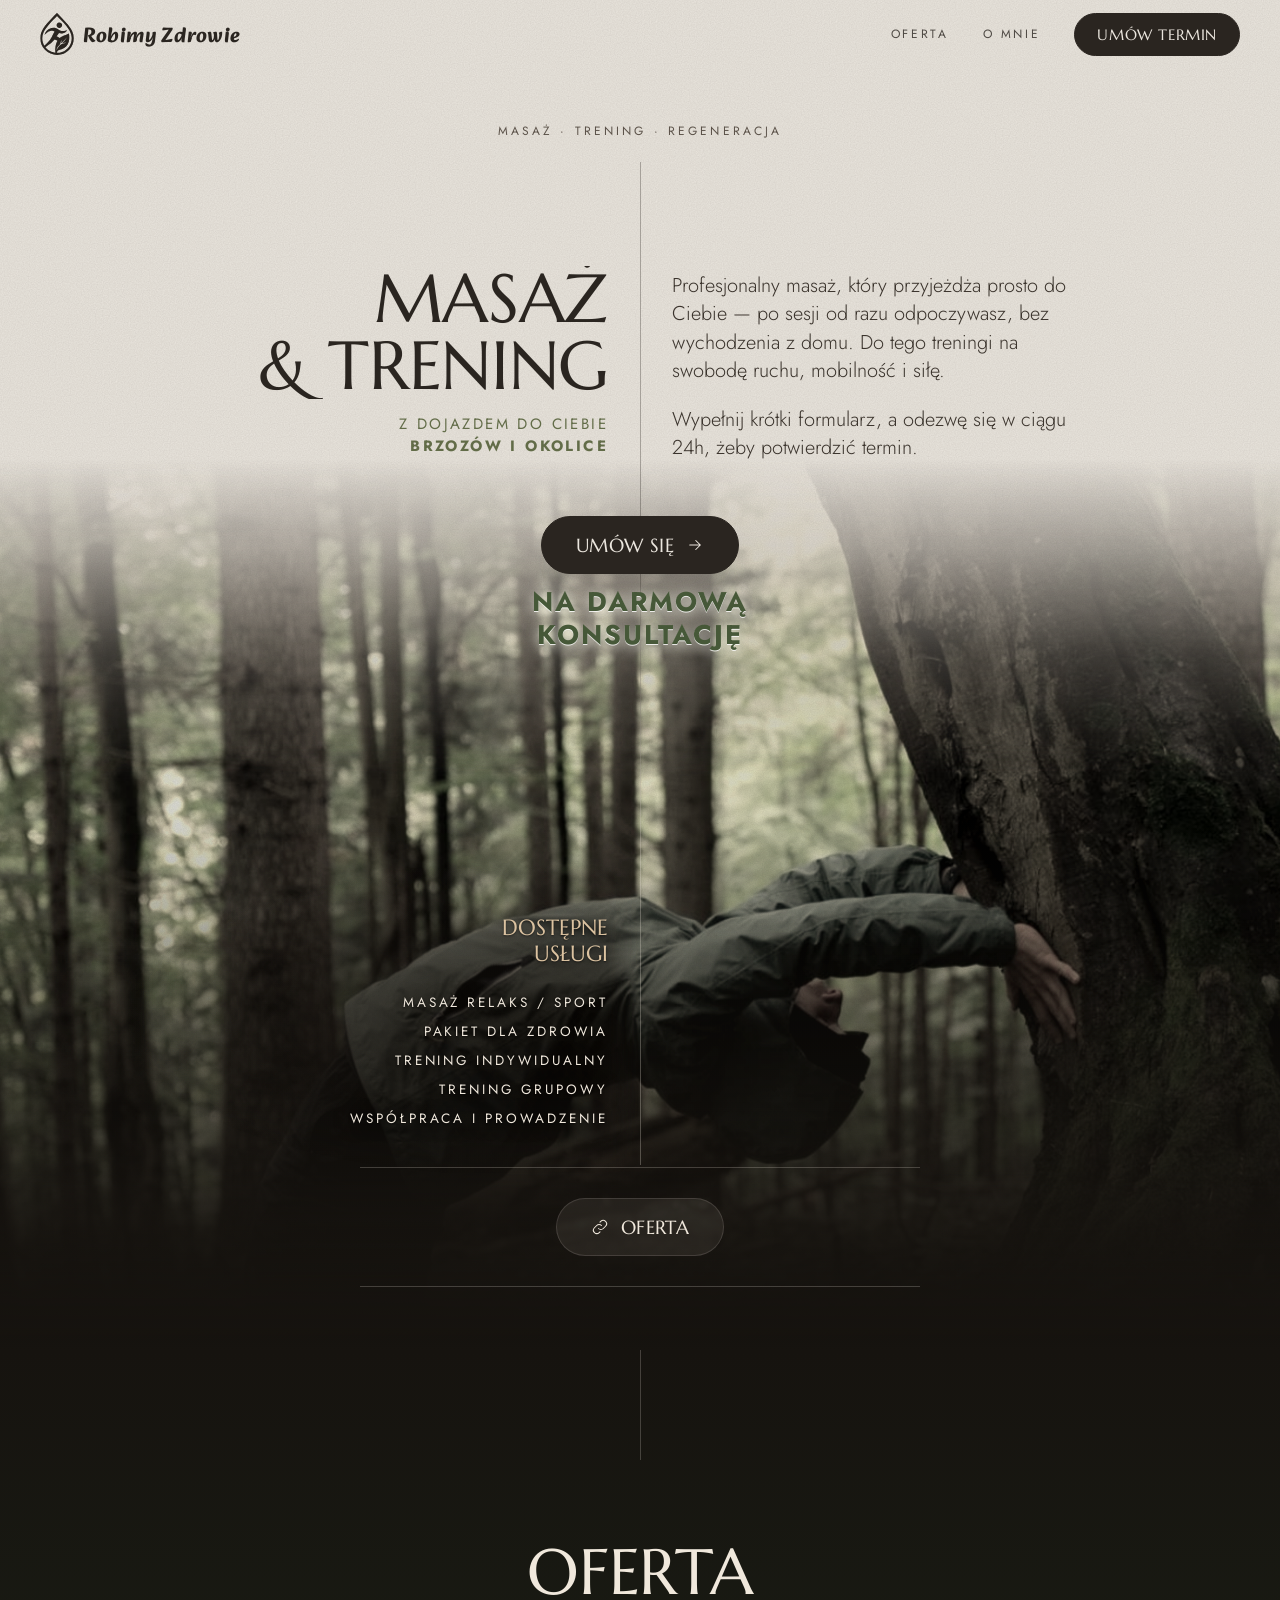
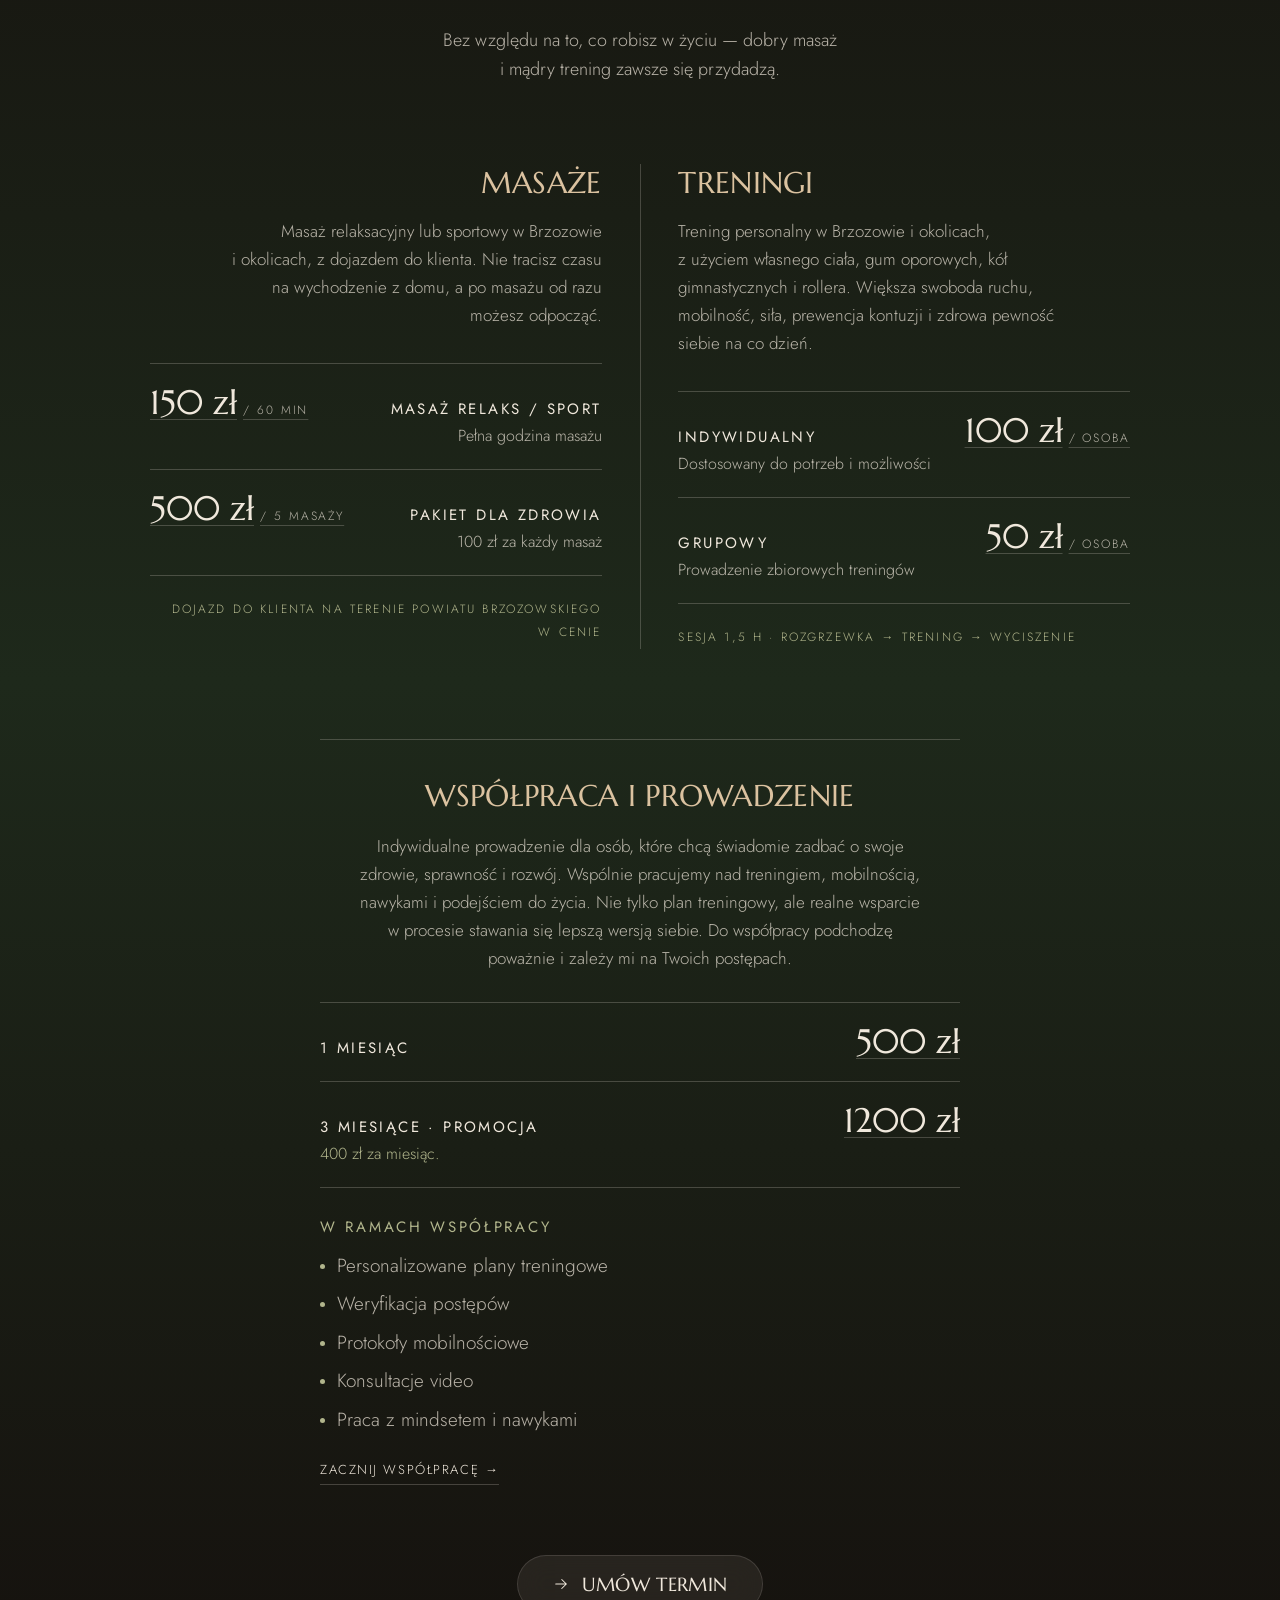
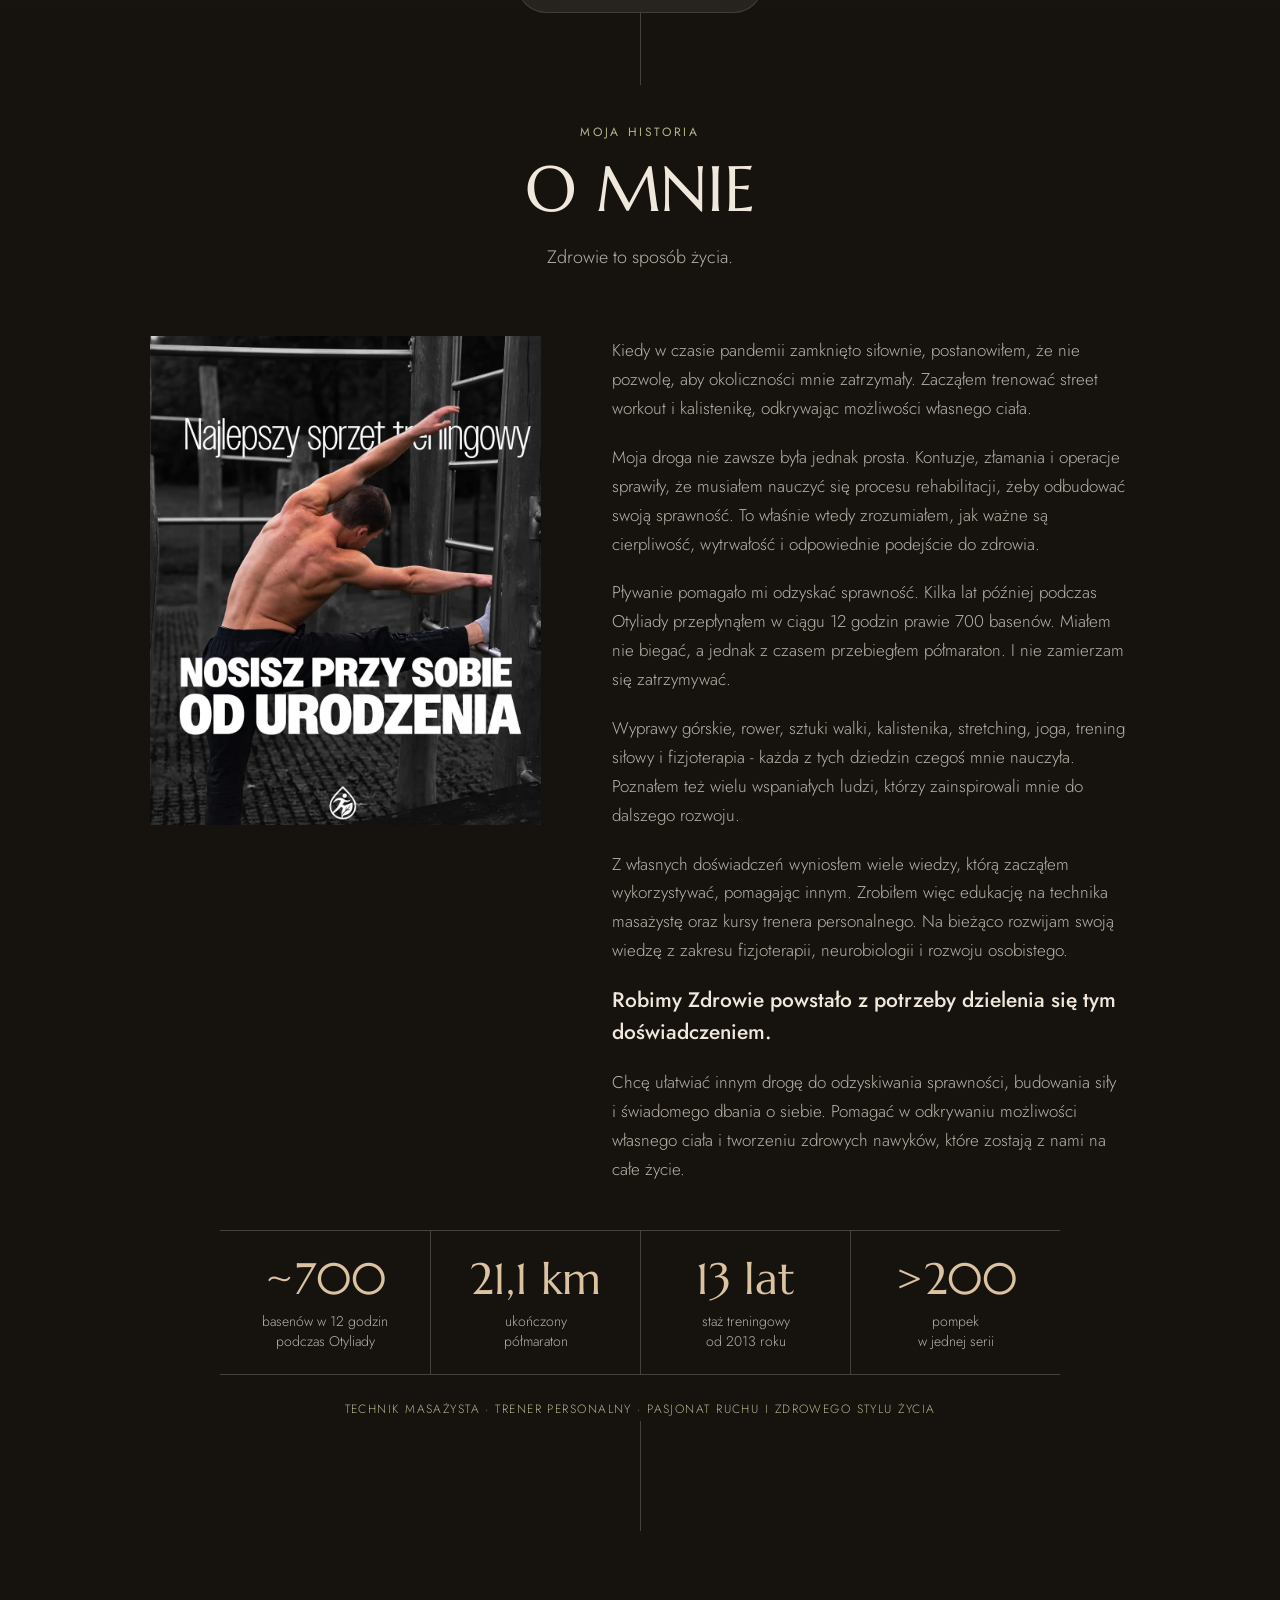
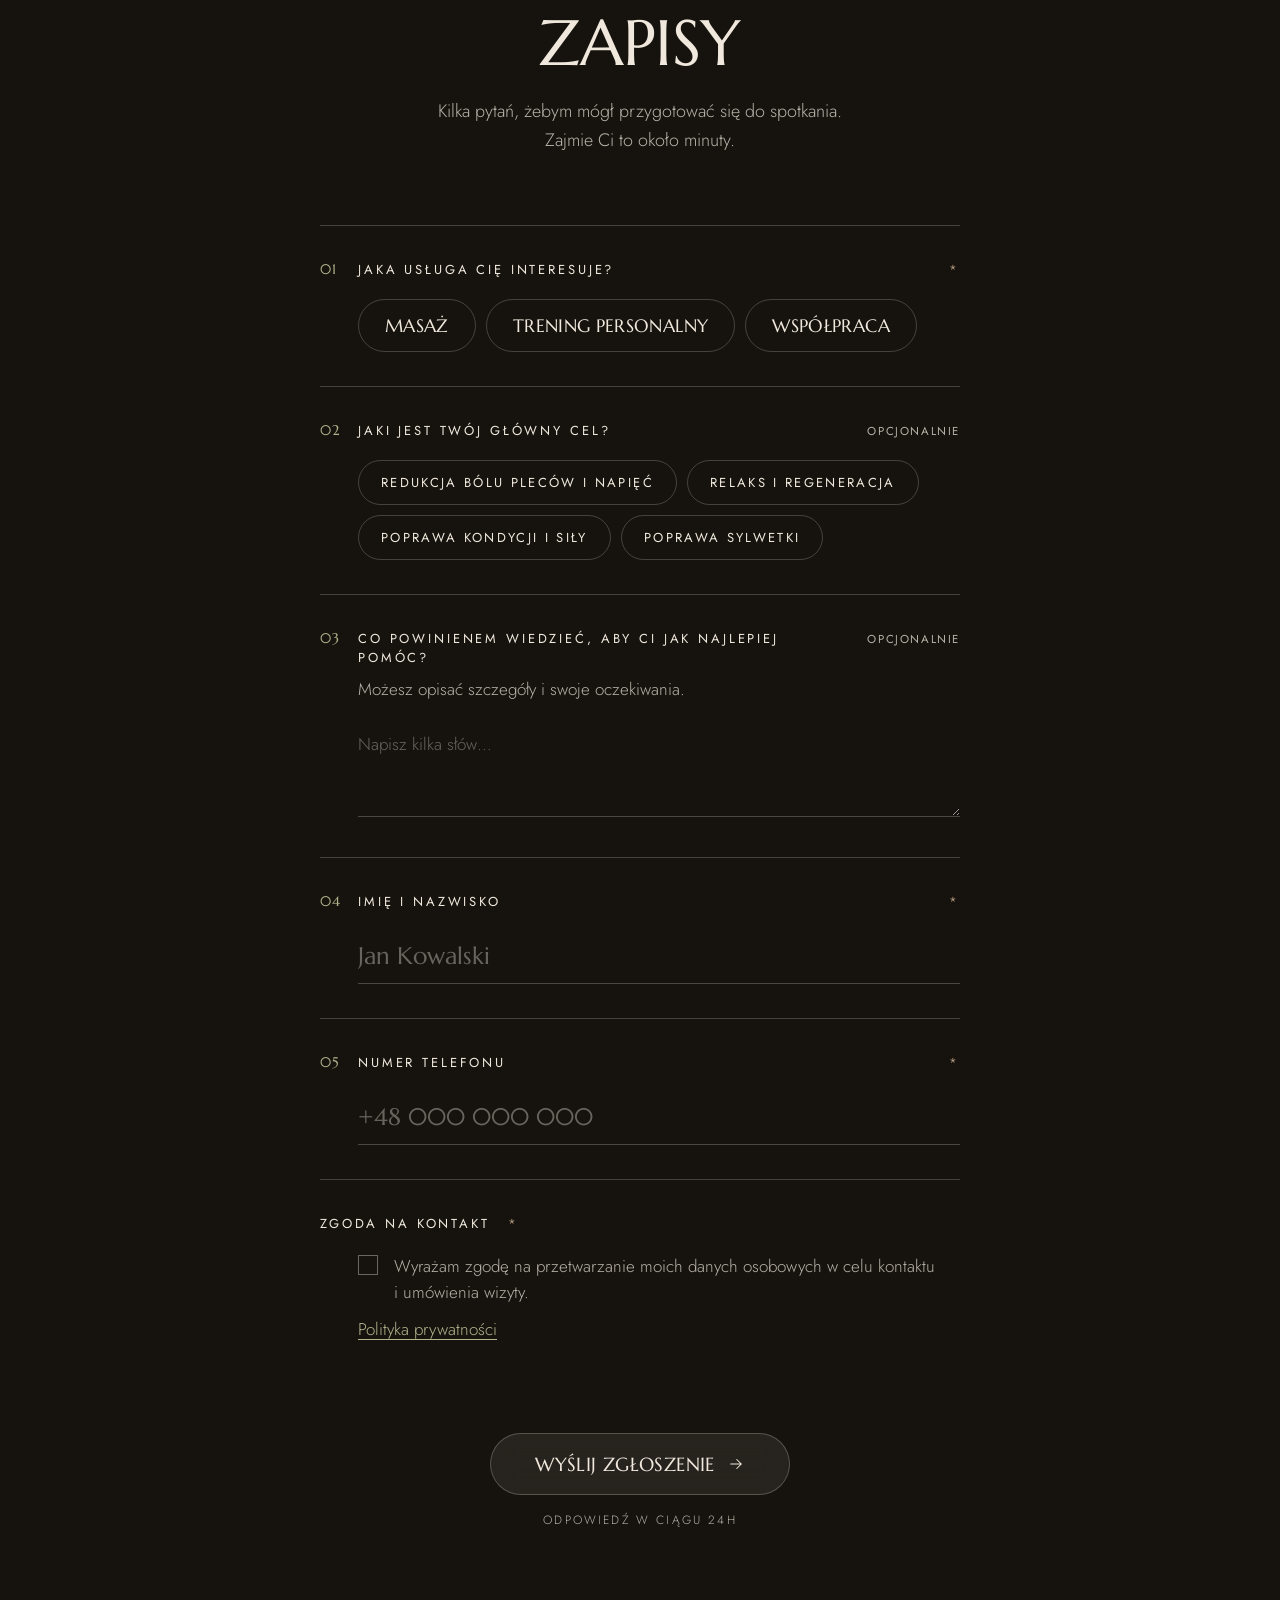
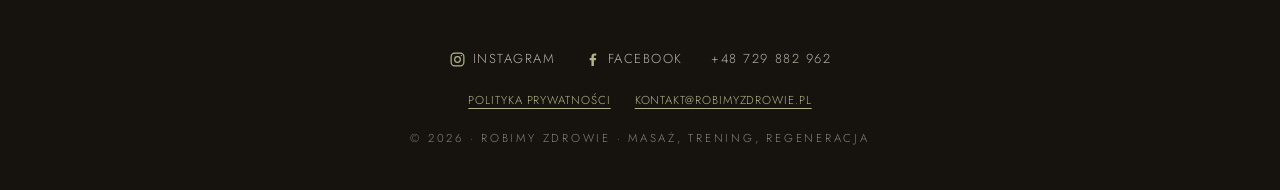
==== index.html @ b339e64c "Restore previous green consultation caption and glow" ====
<!DOCTYPE html>
<html lang="pl">
<head>
<meta charset="UTF-8">
<meta name="viewport" content="width=device-width, initial-scale=1">
<title>Masaż i trening personalny w Brzozowie | Robimy Zdrowie</title>
<meta name="description" content="Masaż z dojazdem w Brzozowie i okolicach, trening personalny oraz indywidualne prowadzenie. Sprawdź ceny i umów termin — odpowiedź w ciągu 24 h.">
<meta name="robots" content="index,follow,max-image-preview:large">
<meta name="theme-color" content="#ebe6de">
<link rel="canonical" href="https://robimyzdrowie.pl/">
<meta property="og:type" content="website">
<meta property="og:locale" content="pl_PL">
<meta property="og:site_name" content="Robimy Zdrowie">
<meta property="og:title" content="Masaż i trening personalny w Brzozowie | Robimy Zdrowie">
<meta property="og:description" content="Masaż z dojazdem w Brzozowie i okolicach, trening personalny oraz indywidualne prowadzenie. Sprawdź ceny i umów termin — odpowiedź w ciągu 24 h.">
<meta property="og:url" content="https://robimyzdrowie.pl/">
<meta property="og:image" content="https://robimyzdrowie.pl/assets/og-logotyp-green-h.png">
<meta property="og:image:type" content="image/png">
<meta property="og:image:width" content="1200">
<meta property="og:image:height" content="630">
<meta property="og:image:alt" content="Logotyp Robimy Zdrowie — masaż, trening, regeneracja.">
<meta name="twitter:card" content="summary_large_image">
<meta name="twitter:image" content="https://robimyzdrowie.pl/assets/og-logotyp-green-h.png">
<meta name="twitter:image:alt" content="Logotyp Robimy Zdrowie — masaż, trening, regeneracja.">
<link rel="icon" type="image/svg+xml" href="/assets/logo.svg">
<link rel="preconnect" href="https://fonts.googleapis.com">
<link rel="preconnect" href="https://fonts.gstatic.com" crossorigin>
<link href="https://fonts.googleapis.com/css2?family=Alkatra:wght@700&family=Jost:wght@300;400;500&family=Marcellus&display=swap" rel="stylesheet">
<script type="application/ld+json">
{
  "@context": "https://schema.org",
  "@graph": [
    {
      "@type": "Organization",
      "@id": "https://robimyzdrowie.pl/#organization",
      "name": "Robimy Zdrowie",
      "url": "https://robimyzdrowie.pl/",
      "description": "Masaż z dojazdem, trening personalny i indywidualne prowadzenie w Brzozowie i okolicach.",
      "logo": {
        "@type": "ImageObject",
        "url": "https://robimyzdrowie.pl/assets/og-logotyp-green-h.png",
        "width": 1200,
        "height": 630
      },
      "image": "https://robimyzdrowie.pl/assets/og-logotyp-green-h.png",
      "telephone": "+48729882962",
      "email": "kontakt@robimyzdrowie.pl",
      "areaServed": [
        {
          "@type": "City",
          "name": "Brzozów"
        },
        {
          "@type": "AdministrativeArea",
          "name": "powiat brzozowski"
        }
      ],
      "sameAs": [
        "https://www.instagram.com/robimyzdrowie/",
        "https://www.facebook.com/RobimyZdrowie"
      ],
      "hasOfferCatalog": {
        "@type": "OfferCatalog",
        "name": "Oferta usług Robimy Zdrowie",
        "itemListElement": [
          {
            "@type": "Offer",
            "name": "Masaż relaksacyjny lub sportowy — 60 minut",
            "price": "150",
            "priceCurrency": "PLN",
            "url": "https://robimyzdrowie.pl/#masaz-relaks-sport",
            "itemOffered": {
              "@id": "https://robimyzdrowie.pl/#usluga-masaz"
            }
          },
          {
            "@type": "Offer",
            "name": "Pakiet dla zdrowia — 5 masaży",
            "price": "500",
            "priceCurrency": "PLN",
            "url": "https://robimyzdrowie.pl/#pakiet-dla-zdrowia",
            "itemOffered": {
              "@id": "https://robimyzdrowie.pl/#usluga-masaz"
            }
          },
          {
            "@type": "Offer",
            "name": "Trening indywidualny — za osobę",
            "price": "100",
            "priceCurrency": "PLN",
            "url": "https://robimyzdrowie.pl/#trening-indywidualny",
            "itemOffered": {
              "@id": "https://robimyzdrowie.pl/#usluga-trening"
            }
          },
          {
            "@type": "Offer",
            "name": "Trening grupowy — za osobę",
            "price": "50",
            "priceCurrency": "PLN",
            "url": "https://robimyzdrowie.pl/#trening-grupowy",
            "itemOffered": {
              "@id": "https://robimyzdrowie.pl/#usluga-trening"
            }
          },
          {
            "@type": "Offer",
            "name": "1 miesiąc prowadzenia",
            "price": "500",
            "priceCurrency": "PLN",
            "url": "https://robimyzdrowie.pl/#wspolpraca",
            "itemOffered": {
              "@id": "https://robimyzdrowie.pl/#usluga-prowadzenie"
            }
          },
          {
            "@type": "Offer",
            "name": "3 miesiące prowadzenia — promocja",
            "price": "1200",
            "priceCurrency": "PLN",
            "url": "https://robimyzdrowie.pl/#wspolpraca",
            "itemOffered": {
              "@id": "https://robimyzdrowie.pl/#usluga-prowadzenie"
            }
          }
        ]
      }
    },
    {
      "@type": "WebSite",
      "@id": "https://robimyzdrowie.pl/#website",
      "url": "https://robimyzdrowie.pl/",
      "name": "Robimy Zdrowie",
      "alternateName": "RobimyZdrowie",
      "inLanguage": "pl-PL",
      "publisher": {
        "@id": "https://robimyzdrowie.pl/#organization"
      }
    },
    {
      "@type": "WebPage",
      "@id": "https://robimyzdrowie.pl/#webpage",
      "url": "https://robimyzdrowie.pl/",
      "name": "Masaż i trening personalny w Brzozowie | Robimy Zdrowie",
      "description": "Masaż z dojazdem w Brzozowie i okolicach, trening personalny oraz indywidualne prowadzenie. Sprawdź ceny i umów termin — odpowiedź w ciągu 24 h.",
      "inLanguage": "pl-PL",
      "isPartOf": {
        "@id": "https://robimyzdrowie.pl/#website"
      },
      "about": {
        "@id": "https://robimyzdrowie.pl/#organization"
      }
    },
    {
      "@type": "Service",
      "@id": "https://robimyzdrowie.pl/#usluga-masaz",
      "name": "Masaż z dojazdem w Brzozowie i okolicach",
      "serviceType": "Masaż relaksacyjny i sportowy",
      "provider": {
        "@id": "https://robimyzdrowie.pl/#organization"
      },
      "areaServed": [
        {
          "@type": "City",
          "name": "Brzozów"
        },
        {
          "@type": "AdministrativeArea",
          "name": "powiat brzozowski"
        }
      ],
      "url": "https://robimyzdrowie.pl/#masaz-relaks-sport"
    },
    {
      "@type": "Service",
      "@id": "https://robimyzdrowie.pl/#usluga-trening",
      "name": "Trening personalny w Brzozowie i okolicach",
      "serviceType": "Trening indywidualny i grupowy",
      "provider": {
        "@id": "https://robimyzdrowie.pl/#organization"
      },
      "areaServed": [
        {
          "@type": "City",
          "name": "Brzozów"
        },
        {
          "@type": "AdministrativeArea",
          "name": "powiat brzozowski"
        }
      ],
      "url": "https://robimyzdrowie.pl/#trening-indywidualny"
    },
    {
      "@type": "Service",
      "@id": "https://robimyzdrowie.pl/#usluga-prowadzenie",
      "name": "Indywidualne prowadzenie",
      "serviceType": "Współpraca i prowadzenie treningowe",
      "provider": {
        "@id": "https://robimyzdrowie.pl/#organization"
      },
      "areaServed": [
        {
          "@type": "City",
          "name": "Brzozów"
        },
        {
          "@type": "AdministrativeArea",
          "name": "powiat brzozowski"
        }
      ],
      "url": "https://robimyzdrowie.pl/#wspolpraca"
    }
  ]
}
</script>
<style>
  :root{
    --paper:#ebe6de; --ink:#2a2520; --ink-soft:#5b5249; --line:rgba(42,37,32,.32);
    --night:#16130f; --cream:#f0e8dc; --cream-soft:rgba(240,232,220,.74); --hair:rgba(236,228,216,.22);
    --gold:#b39a7e; --err:#d38a6f;
    --display:"Marcellus", "Cormorant Garamond", Georgia, serif;
    --sans:"Jost", "Helvetica Neue", Arial, sans-serif;
    --ease:cubic-bezier(.2,.8,.2,1);
    --nav:68px;
  }
  *{box-sizing:border-box;margin:0;padding:0}
  html{scroll-behavior:smooth;background:var(--night);scroll-padding-top:var(--nav)}
  body{font-family:var(--sans);font-weight:300;color:var(--ink);background:var(--night);-webkit-font-smoothing:antialiased;overflow-x:hidden}
  ::selection{background:var(--gold);color:var(--night)}


  /* ---------------- NAVBAR ---------------- */
  .nav{position:fixed;top:0;left:0;right:0;z-index:50;height:var(--nav);display:flex;align-items:center;
    padding:0 clamp(18px,4vw,40px);transition:background .5s var(--ease),box-shadow .5s,color .5s;
    animation:navIn 1.2s .2s var(--ease) both}
  @keyframes navIn{from{opacity:0;transform:translateY(-100%)}to{opacity:1;transform:none}}
  .nav.solid{background:rgba(235,230,222,.82);-webkit-backdrop-filter:blur(16px) saturate(1.2);backdrop-filter:blur(16px) saturate(1.2);box-shadow:0 1px 0 var(--line)}
  .nav.dark{background:rgba(22,19,15,.78);color:var(--cream);box-shadow:0 1px 0 var(--hair)}
  .logo{display:flex;flex-direction:column;text-decoration:none;color:inherit;line-height:1}
  .logo b{font-family:"Alkatra",var(--display);font-weight:700;font-size:21px;letter-spacing:.01em;text-transform:none;line-height:1.15;white-space:nowrap;transform:translateY(3px)}
  .logo small{margin-top:5px;font-size:9px;letter-spacing:.26em;text-transform:uppercase;opacity:.6}
  .nav{color:var(--ink)}
  .links{margin-left:auto;display:flex;align-items:center;gap:34px}
  .links a{color:inherit;text-decoration:none;font-size:11px;letter-spacing:.22em;text-transform:uppercase;font-weight:400;opacity:.8;transition:opacity .3s}
  .links a:hover{opacity:1}
  .links .pill.dark{opacity:1;padding:11px 22px;font-size:14px;letter-spacing:.04em}
  .nav.dark .links .pill.dark{background:var(--cream);color:var(--night);border-color:var(--cream)}
  .burger{display:none;margin-left:auto;width:44px;height:44px;background:none;border:0;cursor:pointer;position:relative;color:inherit;z-index:2}
  .burger i{position:absolute;left:11px;right:11px;height:1.5px;background:currentColor;transition:transform .45s var(--ease),top .45s var(--ease)}
  .burger i:nth-child(1){top:17px}.burger i:nth-child(2){top:26px;left:17px}
  .menu-open .burger i:nth-child(1){top:21.5px;transform:rotate(45deg)}
  .menu-open .burger i:nth-child(2){top:21.5px;left:11px;transform:rotate(-45deg)}
  .menu{position:fixed;inset:0;z-index:45;background:var(--paper);display:flex;flex-direction:column;justify-content:center;
    padding:0 32px;clip-path:inset(0 0 100% 0);transition:clip-path .8s var(--ease);visibility:hidden}
  .menu-open .menu{clip-path:inset(0);visibility:visible}
  .menu a{font-family:var(--display);text-transform:uppercase;color:var(--ink);text-decoration:none;font-size:clamp(38px,11vw,56px);line-height:1.15;
    opacity:0;transform:translateY(24px);transition:opacity .6s,transform .8s var(--ease)}
  .menu a span{font-family:var(--sans);font-size:11px;letter-spacing:.2em;color:var(--gold);vertical-align:1.6em;margin-right:12px}
  .menu-open .menu a{opacity:1;transform:none}
  .menu-open .menu a:nth-child(1){transition-delay:.25s}.menu-open .menu a:nth-child(2){transition-delay:.33s}.menu-open .menu a:nth-child(3){transition-delay:.41s}
  .menu .m-cta{margin-top:48px;opacity:0;transition:opacity .6s .5s}
  .menu-open .menu .m-cta{opacity:1}
  .menu-open .nav{background:transparent;box-shadow:none;color:var(--ink);-webkit-backdrop-filter:none;backdrop-filter:none}
  .menu-open{overflow:hidden}
  @media (max-width:760px){ .links{display:none} .burger{display:block} }

  /* ---------------- HERO ---------------- */
  .hero{position:relative;min-height:max(150vh,1080px);overflow:hidden;
    background:linear-gradient(180deg,var(--paper) 0%,var(--paper) 34%,#cfc6ba 46%,#5a4f45 70%,var(--night) 92%)}
  .hero::after{content:"";position:absolute;inset:0;pointer-events:none;opacity:.22;mix-blend-mode:multiply;
    background-image:url("data:image/svg+xml,%3Csvg xmlns='http://www.w3.org/2000/svg' width='180' height='180'%3E%3Cfilter id='n'%3E%3CfeTurbulence type='fractalNoise' baseFrequency='.85' numOctaves='2'/%3E%3CfeColorMatrix values='0 0 0 0 0 0 0 0 0 0 0 0 0 0 0 0 0 0 .4 0'/%3E%3C/filter%3E%3Crect width='100%25' height='100%25' filter='url(%23n)'/%3E%3C/svg%3E")}

  .photo{position:absolute;left:0;right:0;top:34%;bottom:0;z-index:0;overflow:hidden;-webkit-mask-image:linear-gradient(180deg,transparent 0%,rgba(0,0,0,.25) 10%,rgba(0,0,0,.7) 22%,#000 36%,#000 80%,transparent 100%);            mask-image:linear-gradient(180deg,transparent 0%,rgba(0,0,0,.25) 10%,rgba(0,0,0,.7) 22%,#000 36%,#000 80%,transparent 100%);}
  /* Fade zakotwiczony w sekcji, niezależny od paralaksy zdjęcia */
  .hero::before{content:"";position:absolute;left:0;right:0;bottom:0;height:32%;z-index:1;pointer-events:none;background:linear-gradient(to bottom,transparent 0%,rgba(22,19,15,.18) 30%,rgba(22,19,15,.55) 65%,var(--night) 100%)}
  .photo::after{content:"";position:absolute;inset:0;background:linear-gradient(180deg,rgba(22,19,15,0) 40%,rgba(22,19,15,.55) 75%,var(--night) 100%)}
  .photo img{width:100%;height:100%;object-fit:cover;object-position:62% 40%;display:block;
    filter:saturate(.42) sepia(.38) contrast(1.04) brightness(.86);
    transform:scale(1.12);animation:settle 3.2s .2s var(--ease) forwards;will-change:transform}
  @keyframes settle{to{transform:scale(1.02)}}

  .hero-inner{position:relative;z-index:2;max-width:1040px;margin:0 auto;padding:calc(var(--nav) + clamp(28px,6vh,72px)) 22px 0;min-height:max(150vh,1080px);display:flex;flex-direction:column}
  .brand{text-align:center;font-family:var(--display);font-size:clamp(17px,2.2vw,24px);color:var(--ink-soft);letter-spacing:.01em;text-transform:uppercase}
  .brand sup{font-size:.45em;vertical-align:.9em;margin:0 .1em}

  .vline{position:absolute;left:50%;width:1px;background:var(--line);transform-origin:top;z-index:1}
  .vline.top{top:calc(var(--nav) + clamp(28px,6vh,72px) + 40px);height:calc(100% - var(--nav) - clamp(28px,6vh,72px) - 225px);
    background:linear-gradient(180deg,var(--line) 0%,var(--line) 40%,rgba(236,228,216,.28) 70%,rgba(236,228,216,.28) 100%);
    transform:scaleY(0);animation:grow 2.2s .5s var(--ease) forwards}
  @keyframes grow{to{transform:scaleY(1)}}

  .split{display:grid;grid-template-columns:1fr 1fr;column-gap:clamp(28px,5vw,64px);margin-top:clamp(70px,14vh,150px)}
  .split .l{text-align:right}
  .title{font-family:var(--display);font-weight:400;text-transform:uppercase;color:var(--ink);
    font-size:clamp(28px,6.4vw,68px);line-height:.98;letter-spacing:-.005em;white-space:nowrap}
  .title sup{font-size:.28em;vertical-align:2.2em;margin-left:.08em}
  .title .row{display:block;overflow:hidden}
  .title .row span{display:inline-block;transform:translateY(105%);animation:up 1.3s var(--ease) forwards}
  .title .row:nth-child(2) span{animation-delay:.15s}
  .meta{margin-top:14px;font-size:clamp(11px,1.3vw,14px);letter-spacing:.16em;text-transform:uppercase;color:var(--ink-soft);font-weight:400}
  .copy{font-size:clamp(14px,1.55vw,18px);line-height:1.42;color:#3a332c;max-width:400px;padding-top:.3em}
  .copy p + p{margin-top:1em}
  @keyframes up{to{transform:none}}

  .bottom{margin-top:auto;padding-bottom:clamp(36px,7vh,70px)}
  .services{--services-gap:clamp(28px,5vw,64px);display:grid;grid-template-columns:1fr 1fr;column-gap:var(--services-gap)}
  .services .l{text-align:right}
  .eyebrow{font-family:var(--display);text-transform:uppercase;color:#dbc2a0;font-size:clamp(15px,1.9vw,21px);line-height:1.15}
  .list{list-style:none;margin-top:22px;font-size:clamp(10.5px,1.15vw,12.5px);letter-spacing:.22em;text-transform:uppercase;color:var(--cream);font-weight:400;line-height:2.15}
  .hr{height:1px;background:var(--hair);max-width:560px;margin:34px auto 0;transform:scaleX(0);animation:growX 1.6s 1.6s var(--ease) forwards}
  .hr.b{margin-top:30px}
  @keyframes growX{to{transform:scaleX(1)}}
  .cta-wrap{display:flex;justify-content:center;margin-top:30px}
  .pill{display:inline-flex;align-items:center;gap:12px;padding:16px 34px;border-radius:999px;
    font-family:var(--display);font-size:clamp(15px,1.7vw,19px);text-transform:uppercase;letter-spacing:.02em;color:var(--cream);text-decoration:none;
    background:rgba(236,228,216,.08);border:1px solid rgba(236,228,216,.14);
    -webkit-backdrop-filter:blur(14px);backdrop-filter:blur(14px);
    transition:background .5s var(--ease),border-color .5s,transform .5s var(--ease);cursor:pointer}
  .pill:hover{background:rgba(236,228,216,.16);border-color:rgba(236,228,216,.32);transform:translateY(-2px)}
  .pill svg{transition:transform .5s var(--ease)}
  .pill:hover svg{transform:rotate(-45deg)}

  /* czytelność listy usług na zdjęciu */
  .services .l{position:relative}
  .services .l::before{content:"";position:absolute;z-index:-1;right:-40px;top:-50px;bottom:-40px;width:min(520px,140%);
    background:radial-gradient(ellipse at 75% 50%,rgba(16,13,10,.62) 0%,rgba(16,13,10,.35) 45%,transparent 72%);pointer-events:none;
    -webkit-mask-image:linear-gradient(to right,#000 calc(100% - 40px),transparent calc(100% - 40px + var(--services-gap) / 2));
    mask-image:linear-gradient(to right,#000 calc(100% - 40px),transparent calc(100% - 40px + var(--services-gap) / 2));}
  .services .eyebrow,.services .list{text-shadow:0 1px 2px rgba(0,0,0,.55),0 2px 18px rgba(0,0,0,.6)}

  /* CTA nad zgięciem */
  .hero-cta{display:flex;flex-direction:column;align-items:center;justify-content:center;gap:12px;margin-top:clamp(36px,6vh,56px)}
  .pill.dark{background:var(--ink);color:var(--paper);border-color:var(--ink);-webkit-backdrop-filter:none;backdrop-filter:none;
    box-shadow:0 18px 40px -22px rgba(42,37,32,.7)}
  .pill.dark:hover{background:#3a332c;border-color:#3a332c}
  .pill.dark:hover svg{transform:translateX(4px)}
  .hero-cta .pill{max-width:100%;justify-content:center;text-align:center}
  .hero-cta-caption{font-family:var(--sans);font-size:clamp(19px,2.5vw,27px);font-weight:700;letter-spacing:.075em;text-transform:uppercase;color:#465838;text-align:center;line-height:1.22;text-shadow:0 1px 0 rgba(255,255,255,.8),0 3px 14px rgba(255,255,240,.85)}
  .hero-cta-caption span{display:block;white-space:nowrap}
  .hero-cta .pill svg{flex-shrink:0}
  .ghost{font-size:11px;letter-spacing:.22em;text-transform:uppercase;color:var(--ink-soft);text-decoration:none;border-bottom:1px solid var(--line);padding-bottom:4px;font-weight:400;transition:color .3s,border-color .3s}
  .ghost:hover{color:var(--ink);border-color:var(--ink)}

  /* wejście */
  .fade{opacity:0;filter:blur(8px);transform:translateY(14px);animation:fade 1.5s var(--ease) forwards}
  @keyframes fade{to{opacity:1;filter:none;transform:none}}
  .d1{animation-delay:.1s}.d2{animation-delay:.7s}.d3{animation-delay:.95s}.d4{animation-delay:1.25s}.d5{animation-delay:1.45s}.d6{animation-delay:1.9s}


  /* ---------------- CENNIK ---------------- */
  .prices{position:relative;background:linear-gradient(180deg,var(--night) 0%,#1e291b 50%,var(--night) 100%);color:var(--cream);padding:40px 22px 0}
  .prices .vline{top:0;height:110px;background:var(--hair)}
  .prices .head{padding-top:150px}
  .cols{max-width:980px;margin:80px auto 0;display:grid;grid-template-columns:1fr 1fr;column-gap:clamp(28px,6vw,90px);position:relative}
  .cols::before{content:"";position:absolute;left:50%;top:0;bottom:0;width:1px;background:var(--hair)}
  .col h3{font-family:var(--display);font-weight:400;text-transform:uppercase;color:#dbc2a0;font-size:clamp(24px,2.65vw,30px);letter-spacing:.01em}
  .col .desc{margin-top:16px;color:var(--cream-soft);font-size:14.5px;line-height:1.65;max-width:380px}
  .rows{list-style:none;margin-top:34px}
  .rows li{display:grid;grid-template-columns:1fr auto;gap:4px 18px;align-items:baseline;padding:22px 0;border-top:1px solid var(--hair)}
  .rows li:last-child{border-bottom:1px solid var(--hair)}
  .rows .nm{font-size:12px;letter-spacing:.2em;text-transform:uppercase;font-weight:400}
  .rows .pr{font-family:var(--display);font-size:clamp(26px,3vw,34px);line-height:1;white-space:nowrap}
  .rows .pr small{font-family:var(--sans);font-size:11px;letter-spacing:.16em;color:var(--cream-soft);margin-left:6px;text-transform:uppercase}
  .rows .nt{grid-column:1/-1;color:var(--cream-soft);font-size:13.5px}
  .col .foot{margin-top:22px;font-size:11px;letter-spacing:.18em;text-transform:uppercase;color:var(--gold);line-height:1.9}
  .col.l{text-align:right}
  .col.l .desc{margin-left:auto}
  .col.l .rows li{grid-template-columns:auto 1fr}
  .col.l .rows .pr{order:-1;text-align:left}
  .col.l .rows .nm{text-align:right}
  .col.l .rows .nt{text-align:right}
  .prices .cta-wrap{margin-top:70px}
  @media (max-width:760px){
    .cols{grid-template-columns:1fr;row-gap:70px}
    .cols::before{display:none}
    .col.l{text-align:left}
    .col.l .desc{margin-left:0}
    .col.l .rows li{grid-template-columns:1fr auto}
    .col.l .rows .pr{order:0;text-align:right}
    .col.l .rows .nm,.col.l .rows .nt{text-align:left}
  }

  /* ---------------- FORMULARZ ---------------- */
  .book{position:relative;background:var(--night);color:var(--cream);padding:40px 22px 120px}
  .book .vline{top:0;height:110px;background:var(--hair)}
  .head{text-align:center;padding-top:150px}
  .head h2{font-family:var(--display);font-weight:400;text-transform:uppercase;font-size:clamp(34px,6vw,64px);line-height:1;letter-spacing:-.005em}
  .head p{margin:22px auto 0;max-width:430px;color:var(--cream-soft);font-size:15.5px;line-height:1.6}

  form{max-width:640px;margin:70px auto 0}
  .q{padding:34px 0;border-top:1px solid var(--hair)}
  .q:last-of-type{border-bottom:1px solid var(--hair)}
  .lab{display:flex;gap:18px;align-items:baseline;font-size:12px;letter-spacing:.22em;text-transform:uppercase;font-weight:400;color:var(--cream)}
  .lab.numbered{display:grid;grid-template-columns:20px minmax(0,1fr) auto;gap:6px 18px}
  .lab.numbered .n{grid-column:1;grid-row:1}
  .lab-title{grid-column:2;grid-row:1;min-width:0}
  .lab.numbered .o,.lab.numbered .r{grid-column:3;grid-row:1}
  .lab .n{font-family:var(--display);color:var(--gold);letter-spacing:.04em;font-size:14px;min-width:20px}
  .lab .o{color:var(--cream-soft);letter-spacing:.14em;font-size:10.5px;margin-left:auto}
  .lab .r{color:var(--gold)}
  .hint{margin:10px 0 0 38px;color:var(--cream-soft);font-size:14px}
  .field{margin:20px 0 0 38px}

  .opts{display:flex;flex-wrap:wrap;gap:10px}
  .opt{position:relative;cursor:pointer}
  .opt input,.consent input{position:absolute;opacity:0;pointer-events:none}
  .opt span{display:inline-block;padding:12px 22px;border-radius:999px;border:1px solid rgba(236,228,216,.22);
    font-size:12px;letter-spacing:.18em;text-transform:uppercase;color:var(--cream);font-weight:400;
    transition:background .4s var(--ease),color .4s,border-color .4s,transform .3s var(--ease)}
  .opt:hover span{border-color:rgba(236,228,216,.5)}
  .opt input:checked + span{background:var(--cream);color:var(--night);border-color:var(--cream)}
  .opt input:focus-visible + span{outline:1px solid var(--gold);outline-offset:3px}
  .opt:active span{transform:scale(.96)}
  .opts.big .opt span{font-family:var(--display);font-size:clamp(15px,1.8vw,18px);letter-spacing:.02em;padding:14px 26px}

  input[type=text],input[type=tel],textarea{width:100%;background:transparent;border:0;border-bottom:1px solid rgba(236,228,216,.25);
    color:var(--cream);font-family:var(--display);font-size:clamp(19px,2.4vw,24px);padding:10px 0 12px;border-radius:0;transition:border-color .4s}
  textarea{font-family:var(--sans);font-size:17px;font-weight:300;line-height:1.55;min-height:96px;resize:vertical}
  input::placeholder,textarea::placeholder{color:rgba(240,232,220,.38)}
  input:focus,textarea:focus{outline:0;border-bottom-color:var(--gold)}
  .uline{position:relative}
  .uline::after{content:"";position:absolute;left:0;right:0;bottom:0;height:1px;background:var(--cream);transform:scaleX(0);transform-origin:left;transition:transform .6s var(--ease)}
  .uline:focus-within::after{transform:scaleX(1)}

  .consent{display:flex;gap:16px;align-items:flex-start;cursor:pointer;color:var(--cream-soft);font-size:14.5px;line-height:1.55}
  .box{flex:none;width:20px;height:20px;border:1px solid rgba(236,228,216,.4);margin-top:2px;display:grid;place-items:center;transition:background .3s,border-color .3s}
  .box svg{opacity:0;transform:scale(.6);transition:.3s var(--ease)}
  .consent input:checked ~ .box{background:var(--cream);border-color:var(--cream)}
  .consent input:checked ~ .box svg{opacity:1;transform:none}
  .consent input:focus-visible ~ .box{outline:1px solid var(--gold);outline-offset:3px}

  .err{display:none;margin-top:12px;color:var(--err);font-size:11px;letter-spacing:.16em;text-transform:uppercase}
  .q.invalid .err{display:block}
  .q.invalid input[type=text],.q.invalid input[type=tel]{border-bottom-color:var(--err)}
  .q.invalid .opt span,.q.invalid .box{border-color:var(--err)}

  .send{display:flex;flex-direction:column;align-items:center;margin-top:56px;gap:16px}
  .send .pill{border:1px solid rgba(236,228,216,.25);padding:18px 44px}
  .send .pill:disabled{opacity:.55;cursor:wait;transform:none}
  .fine{color:var(--cream-soft);font-size:11px;letter-spacing:.18em;text-transform:uppercase}
  .send-err{display:none;color:var(--err);font-size:13px}

  .done{display:none;text-align:center;max-width:520px;margin:90px auto 0}
  .done.show{display:block}
  .done .ring{width:74px;height:74px;margin:0 auto 34px;border-radius:50%;border:1px solid var(--hair);display:grid;place-items:center}
  .done .ring path{stroke-dasharray:30;stroke-dashoffset:30}
  .done.show .ring path{animation:dash 1s .6s var(--ease) forwards}
  @keyframes dash{to{stroke-dashoffset:0}}
  .done h3{font-family:var(--display);font-weight:400;text-transform:uppercase;font-size:clamp(30px,5vw,46px)}
  .done p{color:var(--cream-soft);margin-top:18px;line-height:1.6}
  .done .again{margin-top:40px;background:none;border:0;color:var(--gold);font:inherit;font-size:11px;letter-spacing:.22em;text-transform:uppercase;cursor:pointer;border-bottom:1px solid currentColor;padding-bottom:4px}
  .done.show > *{animation:fade 1.3s var(--ease) both}
  .done.show > :nth-child(2){animation-delay:.2s}.done.show > :nth-child(3){animation-delay:.35s}.done.show > :nth-child(4){animation-delay:.5s}

  footer{background:var(--night);color:rgba(240,232,220,.52);text-align:center;font-size:10.5px;letter-spacing:.24em;text-transform:uppercase;padding:0 22px 44px}

  /* przewijanie */
  .rv{opacity:0;transform:translateY(30px);transition:opacity 1.2s var(--ease),transform 1.2s var(--ease)}
  .rv.in{opacity:1;transform:none}

  @media (max-width:640px){
    .photo img{object-position:66% 50%}
    .split{margin-top:9vh;column-gap:22px}
    .services{--services-gap:22px}
    .title{font-size:7.6vw}
    .copy{font-size:13.5px}
    .list{letter-spacing:.14em;font-size:10px}
    .hero,.hero-inner{min-height:max(160vh,1250px)}
    .photo{top:38%}
    .hint,.field{margin-left:0}
    .lab{flex-wrap:wrap;gap:6px 14px}
    .lab.numbered{column-gap:14px}
    .lab.numbered .o{grid-column:2 / -1;grid-row:2;margin-left:0}
    .head{padding-top:120px}
  }
  @media (prefers-reduced-motion:reduce){
    *,*::before,*::after{animation:none!important;transition:none!important}
    .fade,.rv{opacity:1;filter:none;transform:none}
    .title .row span,.photo img{transform:none}
    .vline.top,.hr{transform:none}
  }
  /* Subtelne zwiększenie czytelności i kontakt w stopce */
  .links a{font-size:12px}
  .links .pill.dark{font-size:15px}
  .meta{font-size:clamp(12px,1.4vw,15px)}
  .copy{font-size:clamp(16px,1.65vw,20px)}
  .eyebrow{font-size:clamp(16px,2vw,22px)}
  .list{font-size:clamp(11.5px,1.25vw,13.5px)}
  .col .desc{font-size:17px}
  .rows .nm{font-size:15px;letter-spacing:.16em;line-height:1.35;min-width:0}
  .rows .pr small{font-size:12px}
  .rows .nt{font-size:16px}
  .col .foot{font-size:12px}
  .head p{font-size:18px}
  .lab{font-size:13px}
  .lab .o{font-size:11.5px}
  .hint{font-size:17px}
  .opt span{font-size:13px}
  .consent{font-size:17px}
  .fine{font-size:12px}
  .err{font-size:12px}
  .done p{font-size:18px}
  footer{font-size:11.5px}
  .footer-contact{display:flex;justify-content:center;align-items:center;flex-wrap:wrap;gap:12px 28px;margin:0 auto 22px}
  .footer-contact a{font-size:13px;letter-spacing:.12em;color:var(--cream-soft);text-decoration:none;transition:color .3s;white-space:nowrap;line-height:1.6}
  .footer-contact a:hover,.footer-contact a:focus-visible{color:var(--cream);text-decoration:underline;text-underline-offset:4px}
  @media(max-width:640px){
    .copy{font-size:16px}
    .list{font-size:11px}
    .rows .nm{font-size:14.5px;letter-spacing:.14em}
    .rows .pr small{font-size:11.5px}
    .footer-contact{gap:10px 20px}
    .footer-contact a{font-size:12.5px}
  }
  /* Logotyp i ikony kontaktowe */
  .logo{flex:none;flex-direction:row;justify-content:center;align-items:center;gap:9px}
  .logo-mark{display:block;width:34px;aspect-ratio:768/960;flex:none;background-color:currentColor;
    -webkit-mask:url('assets/logo.svg') center/contain no-repeat;mask:url('assets/logo.svg') center/contain no-repeat;
    transition:background-color .5s}
  .footer-contact a{display:inline-flex;align-items:center;justify-content:center;gap:7px}
  .footer-contact svg{flex:none;width:17px;height:17px}
  /* Subtelne, cieple oliwkowe akcenty */
  :root{--olive:#b1b58c;--olive-dark:#626c48}
  .hero .meta{color:var(--olive-dark)}
  .col .foot,.lab .n{color:var(--olive)}
  .footer-contact svg{color:var(--olive)}
  .opt input:focus-visible + span,.consent input:focus-visible ~ .box{outline-color:var(--olive)}
  input:focus,textarea:focus{border-bottom-color:var(--olive)}
  .opt input:checked + span{border-color:var(--olive)}
  @media(max-width:360px){
    .rows li{column-gap:8px}
    .rows .nm{letter-spacing:.08em;overflow-wrap:anywhere}
  }
  /* Współpraca i prowadzenie */
  .coaching{max-width:640px;margin:90px auto 0;padding-top:38px;border-top:1px solid var(--hair)}
  .coaching h3{text-align:center;line-height:1.2}
  .coaching .desc{max-width:560px;margin:18px auto 0;text-align:center}
  .coaching .rows{margin-top:30px}
  .coaching .rows li{grid-template-columns:minmax(0,1fr) auto}
  .coaching-details{margin-top:28px}
  .coaching-details h4{font-size:15px;font-weight:400;letter-spacing:.18em;text-transform:uppercase;color:var(--olive);margin-bottom:14px}
  .coaching-features{list-style:none;display:grid;gap:10px;font-size:19px;line-height:1.5;color:var(--cream-soft)}
  .coaching-features li{display:flex;align-items:baseline;gap:12px}
  .coaching-features li::before{content:"";flex:none;width:5px;height:5px;border-radius:50%;background:var(--olive);transform:translateY(-3px)}
  .coaching-link{display:inline-block;margin-top:26px;color:var(--cream);font-size:13px;letter-spacing:.12em;text-transform:uppercase;text-decoration:none;border-bottom:1px solid var(--hair);padding-bottom:5px}
  .coaching-link:hover{border-color:var(--olive);color:var(--olive)}
  @media(max-width:760px){.coaching{margin-top:70px;padding-top:30px}.coaching h3{text-align:left}.coaching .desc{margin:16px 0 0;text-align:left}}
  /* Odnośniki z listy usług do konkretnych pozycji cennika */
  .services .list a{color:inherit;text-decoration:none;transition:color .3s;cursor:pointer;text-underline-offset:4px}
  .services .list a:hover,.services .list a:focus-visible{color:var(--olive);text-decoration:underline}
  .services .list a:focus-visible{outline:1px solid var(--olive);outline-offset:4px}
  .prices .rows li[id],.coaching[id]{scroll-margin-top:20px}
  /* O mnie — historia i doświadczenie */
  .about{position:relative;background:var(--night);color:var(--cream);padding:110px 22px 0;scroll-margin-top:12px}
  .about .vline{top:0;height:72px;background:var(--hair)}
  .about .head{padding-top:0}
  .about .kicker{display:block;margin-bottom:16px;color:var(--olive);font-size:12px;font-weight:400;letter-spacing:.22em;text-transform:uppercase}
  .about-grid{max-width:980px;margin:64px auto 0;display:grid;grid-template-columns:minmax(0, .86fr) minmax(0, 1.14fr);gap:clamp(32px,5.5vw,76px);align-items:start}
  .about-picture{min-width:0;margin:0}
  .about-picture img{display:block;width:100%;height:auto;aspect-ratio:4/5;object-fit:contain}
  .about-story{min-width:0;font-size:17px;line-height:1.7;color:var(--cream-soft)}
  .about-story p+p{margin-top:20px}
  .about-story .about-intro{font-family:var(--display);font-size:clamp(23px,2.6vw,30px);line-height:1.3;color:var(--cream);margin-bottom:22px}
  .about-story strong{font-weight:500;color:var(--cream)}
  .about-story .about-mission{font-size:21px;line-height:1.5}
  .about-stats{max-width:840px;margin:46px auto 0;display:grid;grid-template-columns:repeat(4,minmax(0,1fr));border-top:1px solid var(--hair);border-bottom:1px solid var(--hair);text-align:center}
  .about-stat{padding:23px 12px;min-width:0}
  .about-stat+.about-stat{border-left:1px solid var(--hair)}
  .about-stat b{display:block;font-family:var(--display);font-size:clamp(30px,4vw,44px);font-weight:400;color:#dbc2a0;line-height:1.15}
  .about-stat span{display:block;margin-top:8px;color:var(--cream-soft);font-size:14px;line-height:1.4}
  .about-qualifications{max-width:640px;margin:24px auto 0;text-align:center;color:var(--olive);font-size:12px;letter-spacing:.12em;text-transform:uppercase;line-height:1.8}
  .about .cta-wrap{margin-top:30px}
  .menu-open .menu a:nth-child(4){transition-delay:.49s}
  @media(max-width:760px){
    .about{padding-top:96px}
    .about .vline{height:60px}
    .about-grid{grid-template-columns:minmax(0,1fr);gap:30px;margin-top:38px;max-width:520px}
    .about-picture{max-width:400px;margin-inline:auto;width:100%}
    .about-story{font-size:17px;line-height:1.65}
    .about-stats{margin-top:36px;grid-template-columns:repeat(2,minmax(0,1fr))}
    .about-stat:nth-child(odd){border-left:0}
    .about-stat:nth-child(n+3){border-top:1px solid var(--hair)}
    .menu .m-cta{margin-top:34px}
    .menu a:not(.pill){font-size:clamp(34px,9vw,52px)}
  }
  @media(max-height:540px) and (max-width:760px){.menu{justify-content:flex-start;padding-top:calc(var(--nav) + 20px);padding-bottom:20px;overflow-y:auto}.menu .m-cta{margin-top:22px}}
  /* Informacja prawna przy formularzu i w stopce */
  .privacy-info{line-height:1.65;overflow-wrap:anywhere}
  .privacy-info a,.footer-legal a{color:var(--olive);text-decoration:underline;text-underline-offset:4px}
  .privacy-info a:hover,.footer-legal a:hover{color:var(--cream)}
  .footer-legal{display:flex;flex-wrap:wrap;justify-content:center;gap:12px 24px;margin:0 auto 22px;letter-spacing:.08em}
  /* Ceny prowadzą bezpośrednio do formularza */
  .rows a.pr{color:inherit;text-decoration:underline;text-decoration-color:var(--hair);text-decoration-thickness:1px;text-underline-offset:5px;transition:color .3s,text-decoration-color .3s}
  .rows a.pr:hover,.rows a.pr:focus-visible{color:var(--olive);text-decoration-color:var(--olive)}
  .rows a.pr:focus-visible{outline:1px solid var(--olive);outline-offset:5px}
  .coaching .coaching-saving{color:var(--olive)}
  #f{scroll-margin-top:20px}
</style>
</head>
<body>
<nav class="nav" id="nav">
  <a class="logo" href="#top" aria-label="Robimy Zdrowie – strona główna"><span class="logo-mark" aria-hidden="true"></span><b>Robimy Zdrowie</b></a>
  <div class="links">
    <a href="#cennik">Oferta</a>
    <a href="#o-mnie">O mnie</a>
    <a class="pill dark" href="#zapis">Umów termin</a>
  </div>
  <button class="burger" id="burger" aria-label="Menu" aria-expanded="false"><i></i><i></i></button>
</nav>
<div class="menu" id="menu" aria-hidden="true">
  <a href="#top"><span>01</span>Start</a>
  <a href="#cennik"><span>02</span>Oferta</a>
  <a href="#o-mnie"><span>03</span>O mnie</a>
  <div class="m-cta"><a class="pill dark" href="#zapis" style="font-size:16px;opacity:1;transform:none">Umów termin
    <svg width="18" height="18" viewBox="0 0 24 24" fill="none" stroke="currentColor" stroke-width="1.4" stroke-linecap="round"><path d="M5 12h14M13 6l6 6-6 6"/></svg></a></div>
</div>

<section class="hero" id="top">
  <div class="photo" aria-hidden="true"><img id="ph" alt="" src="assets/hero.jpg" width="1200" height="1796" fetchpriority="high" decoding="async"></div>
  <span class="vline top" aria-hidden="true"></span>

  <div class="hero-inner">
    <div class="brand fade d1" style="font-size:12px;font-family:var(--sans);letter-spacing:.26em;font-weight:400">Masaż · Trening · Regeneracja</div>

    <div class="split">
      <div class="l">
        <h1 class="title"><span class="row"><span>Masaż</span></span><span class="row"><span>&amp; Trening</span></span></h1>
        <div class="meta fade d3">Z&nbsp;dojazdem do Ciebie<br><strong>Brzozów i&nbsp;okolice</strong></div>
      </div>
      <div class="copy fade d4">
        <p>Profesjonalny masaż, który przyjeżdża prosto do Ciebie — po sesji od razu odpoczywasz, bez wychodzenia z&nbsp;domu. Do tego treningi na swobodę ruchu, mobilność i&nbsp;siłę.</p>
        <p>Wypełnij krótki formularz, a&nbsp;odezwę się w&nbsp;ciągu 24h, żeby potwierdzić termin.</p>
      </div>
    </div>

    <div class="hero-cta fade d5">
      <a class="pill dark" href="#zapis">Umów się
        <svg width="18" height="18" viewBox="0 0 24 24" fill="none" stroke="currentColor" stroke-width="1.4" stroke-linecap="round"><path d="M5 12h14M13 6l6 6-6 6"/></svg>
      </a>
      <p class="hero-cta-caption"><span>Na darmową</span><span>Konsultację</span></p>
    </div>

    <div class="bottom">
      <div class="services">
        <div class="l fade d5">
          <div class="eyebrow">Dostępne<br>usługi</div>
          <ul class="list">
            <li><a href="#masaz-relaks-sport">Masaż relaks / sport</a></li>
            <li><a href="#pakiet-dla-zdrowia">Pakiet dla zdrowia</a></li>
            <li><a href="#trening-indywidualny">Trening indywidualny</a></li>
            <li><a href="#trening-grupowy">Trening grupowy</a></li>
            <li><a href="#wspolpraca">Współpraca i&nbsp;prowadzenie</a></li>
          </ul>
        </div>
        <div></div>
      </div>
      <div class="hr"></div>
      <div class="cta-wrap fade d6">
        <a class="pill" href="#cennik">
          <svg width="18" height="18" viewBox="0 0 24 24" fill="none" stroke="currentColor" stroke-width="1.4" stroke-linecap="round"><path d="M10 14a4.5 4.5 0 0 0 6.4 0l3-3a4.5 4.5 0 0 0-6.4-6.4l-1 1"/><path d="M14 10a4.5 4.5 0 0 0-6.4 0l-3 3a4.5 4.5 0 0 0 6.4 6.4l1-1"/></svg>
          Oferta
        </a>
      </div>
      <div class="hr b"></div>
    </div>
  </div>
</section>

<section class="prices" id="cennik">
  <span class="vline" aria-hidden="true"></span>
  <div class="head rv">
    <h2>Oferta</h2>
    <p>Bez względu na to, co robisz w&nbsp;życiu — dobry masaż i&nbsp;mądry trening zawsze się przydadzą.</p>
  </div>

  <div class="cols">
    <div class="col l rv">
      <h3>Masaże</h3>
      <p class="desc">Masaż relaksacyjny lub sportowy w&nbsp;Brzozowie i&nbsp;okolicach, z&nbsp;dojazdem do klienta. Nie tracisz czasu na wychodzenie z&nbsp;domu, a&nbsp;po masażu od razu możesz odpocząć.</p>
      <ul class="rows">
        <li id="masaz-relaks-sport"><span class="nm">Masaż relaks / sport</span><a class="pr" href="#f" data-book-service="Masaż" aria-label="Zgłoszenie na masaż relaksacyjny lub sportowy – 150 zł za 60 minut">150 zł<small>/ 60 min</small></a><span class="nt">Pełna godzina masażu</span></li>
        <li id="pakiet-dla-zdrowia"><span class="nm">Pakiet dla zdrowia</span><a class="pr" href="#f" data-book-service="Masaż" aria-label="Zgłoszenie na pakiet dla zdrowia – 500 zł za 5 masaży">500 zł<small>/ 5 masaży</small></a><span class="nt">100 zł za każdy masaż</span></li>
      </ul>
      <p class="foot">Dojazd do klienta na terenie powiatu brzozowskiego w&nbsp;cenie</p>
    </div>
    <div class="col rv">
      <h3>Treningi</h3>
      <p class="desc">Trening personalny w&nbsp;Brzozowie i&nbsp;okolicach, z&nbsp;użyciem własnego ciała, gum oporowych, kół gimnastycznych i&nbsp;rollera. Większa swoboda ruchu, mobilność, siła, prewencja kontuzji i&nbsp;zdrowa pewność siebie na co dzień.</p>
      <ul class="rows">
        <li id="trening-indywidualny"><span class="nm">Indywidualny</span><a class="pr" href="#f" data-book-service="Trening personalny" aria-label="Zgłoszenie na trening indywidualny – 100 zł za osobę">100 zł<small>/ osoba</small></a><span class="nt">Dostosowany do potrzeb i&nbsp;możliwości</span></li>
        <li id="trening-grupowy"><span class="nm">Grupowy</span><a class="pr" href="#f" data-book-service="Trening personalny" aria-label="Zgłoszenie na trening grupowy – 50 zł za osobę">50 zł<small>/ osoba</small></a><span class="nt">Prowadzenie zbiorowych treningów</span></li>
      </ul>
      <p class="foot">Sesja 1,5 h · rozgrzewka → trening → wyciszenie</p>
    </div>
  </div>

  <div class="col coaching rv" id="wspolpraca">
    <h3>Współpraca i&nbsp;prowadzenie</h3>
    <p class="desc">Indywidualne prowadzenie dla osób, które chcą świadomie zadbać o&nbsp;swoje zdrowie, sprawność i&nbsp;rozwój. Wspólnie pracujemy nad treningiem, mobilnością, nawykami i&nbsp;podejściem do życia. Nie tylko plan treningowy, ale realne wsparcie w&nbsp;procesie stawania się lepszą wersją siebie. Do współpracy podchodzę poważnie i&nbsp;zależy mi na Twoich postępach.</p>
    <ul class="rows">
      <li><span class="nm">1 miesiąc</span><a class="pr" href="#f" data-book-service="Współpraca" aria-label="Zgłoszenie na współpracę na 1 miesiąc – 500 zł">500 zł</a></li>
      <li><span class="nm">3 miesiące · promocja</span><a class="pr" href="#f" data-book-service="Współpraca" aria-label="Zgłoszenie na współpracę na 3 miesiące – 1200 zł">1200 zł</a><span class="nt coaching-saving">400 zł za miesiąc.</span></li>
    </ul>
    <div class="coaching-details">
      <h4>W&nbsp;ramach współpracy</h4>
      <ul class="coaching-features">
        <li>Personalizowane plany treningowe</li>
        <li>Weryfikacja postępów</li>
        <li>Protokoły mobilnościowe</li>
        <li>Konsultacje video</li>
        <li>Praca z&nbsp;mindsetem i&nbsp;nawykami</li>
      </ul>
      <a class="coaching-link" href="#zapis" id="coaching-cta">Zacznij współpracę <span aria-hidden="true">→</span></a>
    </div>
  </div>

  <div class="cta-wrap rv">
    <a class="pill" href="#zapis">
      <svg width="18" height="18" viewBox="0 0 24 24" fill="none" stroke="currentColor" stroke-width="1.4" stroke-linecap="round"><path d="M5 12h14M13 6l6 6-6 6"/></svg>
      Umów termin
    </a>
  </div>
</section>

<section class="about" id="o-mnie" aria-labelledby="about-title">
  <span class="vline" aria-hidden="true"></span>
  <div class="head rv">
    <span class="kicker">Moja historia</span>
    <h2 id="about-title">O&nbsp;mnie</h2>
    <p>Zdrowie to sposób życia.</p>
  </div>
  <div class="about-grid">
    <figure class="about-picture rv">
      <img src="assets/about.webp" width="1000" height="1250" loading="lazy" decoding="async" alt="Trening mobilności na drabinkach. Najlepszy sprzęt treningowy nosisz przy sobie od urodzenia.">
    </figure>
    <div class="about-story">
      <p class="rv">Kiedy w&nbsp;czasie pandemii zamknięto siłownie, postanowiłem, że nie pozwolę, aby okoliczności mnie zatrzymały. Zacząłem trenować street workout i&nbsp;kalistenikę, odkrywając możliwości własnego ciała.</p>
      <p class="rv">Moja droga nie zawsze była jednak prosta. Kontuzje, złamania i&nbsp;operacje sprawiły, że musiałem nauczyć się procesu rehabilitacji, żeby odbudować swoją sprawność. To właśnie wtedy zrozumiałem, jak ważne są cierpliwość, wytrwałość i&nbsp;odpowiednie podejście do zdrowia.</p>
      <p class="rv">Pływanie pomagało mi odzyskać sprawność. Kilka lat później podczas Otyliady przepłynąłem w&nbsp;ciągu 12 godzin prawie 700 basenów. Miałem nie biegać, a&nbsp;jednak z&nbsp;czasem przebiegłem półmaraton. I&nbsp;nie zamierzam się zatrzymywać.</p>
      <p class="rv">Wyprawy górskie, rower, sztuki walki, kalistenika, stretching, joga, trening siłowy i&nbsp;fizjoterapia - każda z&nbsp;tych dziedzin czegoś mnie nauczyła. Poznałem też wielu wspaniałych ludzi, którzy zainspirowali mnie do dalszego rozwoju.</p>
      <p class="rv">Z&nbsp;własnych doświadczeń wyniosłem wiele wiedzy, którą zacząłem wykorzystywać, pomagając innym. Zrobiłem więc edukację na technika masażystę oraz kursy trenera personalnego. Na bieżąco rozwijam swoją wiedzę z&nbsp;zakresu fizjoterapii, neurobiologii i&nbsp;rozwoju osobistego.</p>
      <p class="about-mission rv"><strong>Robimy Zdrowie powstało z&nbsp;potrzeby dzielenia się tym doświadczeniem.</strong></p>
      <p class="rv">Chcę ułatwiać innym drogę do odzyskiwania sprawności, budowania siły i&nbsp;świadomego dbania o&nbsp;siebie. Pomagać w&nbsp;odkrywaniu możliwości własnego ciała i&nbsp;tworzeniu zdrowych nawyków, które zostają z&nbsp;nami na całe życie.</p>
    </div>
  </div>
  <div class="about-stats rv">
    <div class="about-stat"><b>~700</b><span>basenów w&nbsp;12 godzin<br>podczas Otyliady</span></div>
    <div class="about-stat"><b>21,1 km</b><span>ukończony<br>półmaraton</span></div>
    <div class="about-stat"><b id="training-tenure">13 lat</b><span>staż treningowy<br>od 2013 roku</span></div>
    <div class="about-stat"><b>&gt;200</b><span>pompek<br>w&nbsp;jednej serii</span></div>
  </div>
  <p class="about-qualifications rv">Technik masażysta · Trener personalny · Pasjonat ruchu i&nbsp;zdrowego stylu życia</p>
</section>

<section class="book" id="zapis">
  <span class="vline" aria-hidden="true"></span>
  <div class="head rv">
    <h2>Zapisy</h2>
    <p>Kilka pytań, żebym mógł przygotować się do spotkania. Zajmie Ci to około minuty.</p>
  </div>

  <form id="f" method="post" action="https://docs.google.com/forms/d/e/1FAIpQLSei_EjhcbkKBx-u7gDgFMyoe5TiwbjMMMDcOan3R1ve0pB7AA/formResponse" novalidate>
    <div class="q rv" data-req="radio">
      <div class="lab numbered"><span class="n">01</span><span class="lab-title">Jaka usługa Cię interesuje?</span><span class="r">*</span></div>
      <div class="field opts big">
        <label class="opt"><input type="radio" name="entry.1946890973" value="🙌🏻 Masaż"><span>Masaż</span></label>
        <label class="opt"><input type="radio" name="entry.1946890973" value="🏋🏼 Trening personalny"><span>Trening personalny</span></label>
        <label class="opt"><input type="radio" name="entry.1946890973" value="🫱🏻‍🫲🏼 Współpraca"><span>Współpraca</span></label>
      </div>
      <div class="err field" style="margin-top:12px">Wybierz usługę</div>
    </div>

    <div class="q rv">
      <div class="lab numbered"><span class="n">02</span><span class="lab-title">Jaki jest Twój główny cel?</span><span class="o">Opcjonalnie</span></div>
      <div class="field opts">
        <label class="opt"><input type="radio" name="entry.1326088561" value="Redukcja bólu pleców i napięć"><span>Redukcja bólu pleców i&nbsp;napięć</span></label>
        <label class="opt"><input type="radio" name="entry.1326088561" value="Relaks i regeneracja"><span>Relaks i&nbsp;regeneracja</span></label>
        <label class="opt"><input type="radio" name="entry.1326088561" value="Poprawa kondycji i siły"><span>Poprawa kondycji i&nbsp;siły</span></label>
        <label class="opt"><input type="radio" name="entry.1326088561" value="Poprawa sylwetki"><span>Poprawa sylwetki</span></label>
      </div>
    </div>

    <div class="q rv">
      <div class="lab numbered"><span class="n">03</span><label class="lab-title" for="booking-details">Co powinienem wiedzieć, aby Ci jak najlepiej pomóc?</label><span class="o">Opcjonalnie</span></div>
      <p class="hint">Możesz opisać szczegóły i&nbsp;swoje oczekiwania.</p>
      <div class="field uline"><textarea id="booking-details" name="entry.187063823" placeholder="Napisz kilka słów…"></textarea></div>
    </div>

    <div class="q rv" data-req="text">
      <div class="lab numbered"><span class="n">04</span><span class="lab-title">Imię i&nbsp;nazwisko</span><span class="r">*</span></div>
      <div class="field uline"><input type="text" name="entry.2005620554" autocomplete="name" placeholder="Jan Kowalski"></div>
      <div class="err field" style="margin-top:12px">Podaj imię i&nbsp;nazwisko</div>
    </div>

    <div class="q rv" data-req="phone">
      <div class="lab numbered"><span class="n">05</span><span class="lab-title">Numer telefonu</span><span class="r">*</span></div>
      <div class="field uline"><input type="tel" name="entry.1045781291" autocomplete="tel" inputmode="tel" placeholder="+48 000 000 000"></div>
      <div class="err field" style="margin-top:12px">Podaj poprawny numer</div>
    </div>

    <div class="q rv" data-req="check">
      <div class="lab">Zgoda na kontakt <span class="r">*</span></div>
      <div class="field">
        <label class="consent">
          <input type="checkbox" name="entry.1166974658" value="Wyrażam zgodę na przetwarzanie moich danych osobowych w celu kontaktu i umówienia wizyty.">
          <span class="box"><svg width="12" height="12" viewBox="0 0 24 24" fill="none" stroke="#16130f" stroke-width="3" stroke-linecap="round" stroke-linejoin="round"><path d="M5 12.5l4.5 4.5L19 7.5"/></svg></span>
          <span>Wyrażam zgodę na przetwarzanie moich danych osobowych w&nbsp;celu kontaktu i&nbsp;umówienia wizyty.</span>
        </label>
        <div class="err">Zaznacz zgodę lub skontaktuj się ze mną telefonicznie albo mailowo.</div>
      </div>
      <p class="hint privacy-info"><a href="prywatnosc.html#prywatnosc">Polityka prywatności</a></p>
    </div>

    <div class="send rv">
      <button class="pill" type="submit" id="btn">
        <span id="btnTxt">Wyślij zgłoszenie</span>
        <svg width="18" height="18" viewBox="0 0 24 24" fill="none" stroke="currentColor" stroke-width="1.4" stroke-linecap="round"><path d="M5 12h14M13 6l6 6-6 6"/></svg>
      </button>
      <p class="fine">Odpowiedź w&nbsp;ciągu 24h</p>
    </div>
  </form>

</section>

<footer>
  <div class="footer-contact" aria-label="Kontakt i media społecznościowe">
    <a href="https://www.instagram.com/robimyzdrowie/" target="_blank" rel="noopener noreferrer"><svg viewBox="0 0 24 24" width="17" height="17" fill="none" stroke="currentColor" stroke-width="1.7" aria-hidden="true" focusable="false"><rect x="3" y="3" width="18" height="18" rx="5"/><circle cx="12" cy="12" r="4"/><circle cx="17.5" cy="6.5" r="1" fill="currentColor" stroke="none"/></svg>Instagram</a>
    <a href="https://www.facebook.com/RobimyZdrowie" target="_blank" rel="noopener noreferrer"><svg viewBox="0 0 24 24" width="17" height="17" fill="currentColor" aria-hidden="true" focusable="false"><path d="M14 21v-8h2.7l.4-3.1H14V8c0-.9.3-1.5 1.6-1.5h1.7V3.7a22 22 0 0 0-2.5-.2c-2.5 0-4.3 1.5-4.3 4.4v2H8V13h2.5v8z"/></svg>Facebook</a>
    <a href="tel:+48729882962">+48 729 882 962</a>
  </div>
  <div class="footer-legal"><a href="prywatnosc.html#prywatnosc">Polityka prywatności</a><a href="mailto:kontakt@robimyzdrowie.pl">kontakt@robimyzdrowie.pl</a></div>
  <div>© <span id="y"></span> · Robimy Zdrowie · Masaż, trening, regeneracja</div>
</footer>


<script>
  // Odpowiedzi trafiają do oryginalnego Formularza Google (zakładka „Odpowiedzi").
  document.getElementById('y').textContent = new Date().getFullYear();
  // Staż treningowy liczony od roku rozpoczęcia treningów.
  const trainingYears = Math.max(0, new Date().getFullYear() - 2013);
  const trainingUnit = trainingYears === 1 ? 'rok' : (trainingYears % 10 >= 2 && trainingYears % 10 <= 4 && !(trainingYears % 100 >= 12 && trainingYears % 100 <= 14)) ? 'lata' : 'lat';
  document.getElementById('training-tenure').textContent = trainingYears + '\u00a0' + trainingUnit;
  const reduce = matchMedia('(prefers-reduced-motion: reduce)').matches;

  // navbar: tło po przewinięciu, ciemny wariant na ciemnych sekcjach, menu mobilne
  const nav = document.getElementById('nav'), burger = document.getElementById('burger'), menu = document.getElementById('menu');
  const darkFrom = () => document.getElementById('cennik').getBoundingClientRect().top - 40;
  function navState(){
    nav.classList.toggle('solid', scrollY > 30);
    nav.classList.toggle('dark', darkFrom() <= 0);
  }
  addEventListener('scroll', navState, {passive:true}); navState();
  function setMenu(open){
    document.body.classList.toggle('menu-open', open);
    burger.setAttribute('aria-expanded', open); menu.setAttribute('aria-hidden', !open);
  }
  burger.addEventListener('click', () => setMenu(!document.body.classList.contains('menu-open')));
  menu.querySelectorAll('a').forEach(a => a.addEventListener('click', () => setMenu(false)));

  // pojawianie się przy przewijaniu
  const rv = document.querySelectorAll('.rv');
  if (!reduce && 'IntersectionObserver' in window){
    const io = new IntersectionObserver(es => es.forEach(e => { if (e.isIntersecting){ e.target.classList.add('in'); io.unobserve(e.target); } }),
      {threshold:.12, rootMargin:'0px 0px -60px 0px'});
    rv.forEach(el => io.observe(el));
  } else rv.forEach(el => el.classList.add('in'));

  // delikatna paralaksa zdjęcia
  const ph = document.querySelector('.photo');
  if (!reduce){
    let ticking = false;
    addEventListener('scroll', () => {
      if (ticking) return; ticking = true;
      requestAnimationFrame(() => { const y = Math.min(scrollY, innerHeight * 1.5); ph.style.transform = `translateY(${y * 0.18}px)`; ticking = false; });
    }, {passive:true});
  }

  // formularz
  const f = document.getElementById('f'), btn = document.getElementById('btn'), btnTxt = document.getElementById('btnTxt');

  // Wybór usługi w formularzu po kliknięciu ceny lub przycisku współpracy.
  function selectBookingService(service){
    const option = [...f.querySelectorAll('input[name="entry.1946890973"]')].find(input => input.value.includes(service));
    if (option) { option.checked = true; option.dispatchEvent(new Event('change', {bubbles:true})); }
  }
  document.getElementById('coaching-cta').addEventListener('click', () => selectBookingService('Współpraca'));
  document.querySelectorAll('.prices a[data-book-service]').forEach(link => {
    link.addEventListener('click', () => selectBookingService(link.dataset.bookService));
  });

  function check(q){
    const t = q.dataset.req; let ok = true;
    if (t === 'radio') ok = !!q.querySelector('input:checked');
    if (t === 'check') ok = q.querySelector('input').checked;
    if (t === 'text')  ok = q.querySelector('input').value.trim().length >= 2;
    if (t === 'phone') ok = /^(\+48[\s-]?)?(\d{3}[\s-]?){2}\d{3}$/.test(q.querySelector('input').value.trim());
    q.classList.toggle('invalid', !ok); return ok;
  }
  f.querySelectorAll('[data-req]').forEach(q => q.addEventListener('input', () => { if (q.classList.contains('invalid')) check(q); }));
  f.querySelectorAll('[data-req]').forEach(q => q.addEventListener('change', () => { if (q.classList.contains('invalid')) check(q); }));

  // Google displays the actual confirmation or validation error.
  f.addEventListener('submit', e => {
    const bad = [...f.querySelectorAll('[data-req]')].filter(q => !check(q));
    if (bad.length){
      e.preventDefault();
      bad[0].scrollIntoView({behavior:'smooth', block:'center'});
      return;
    }
    const phone = f.querySelector('input[name="entry.1045781291"]');
    phone.value = phone.value.trim();
    btn.disabled = true;
    btnTxt.textContent = 'Wysyłanie…';
  });
  addEventListener('pageshow', () => {
    btn.disabled = false;
    btnTxt.textContent = 'Wyślij zgłoszenie';
  });
</script>
</body>
</html>
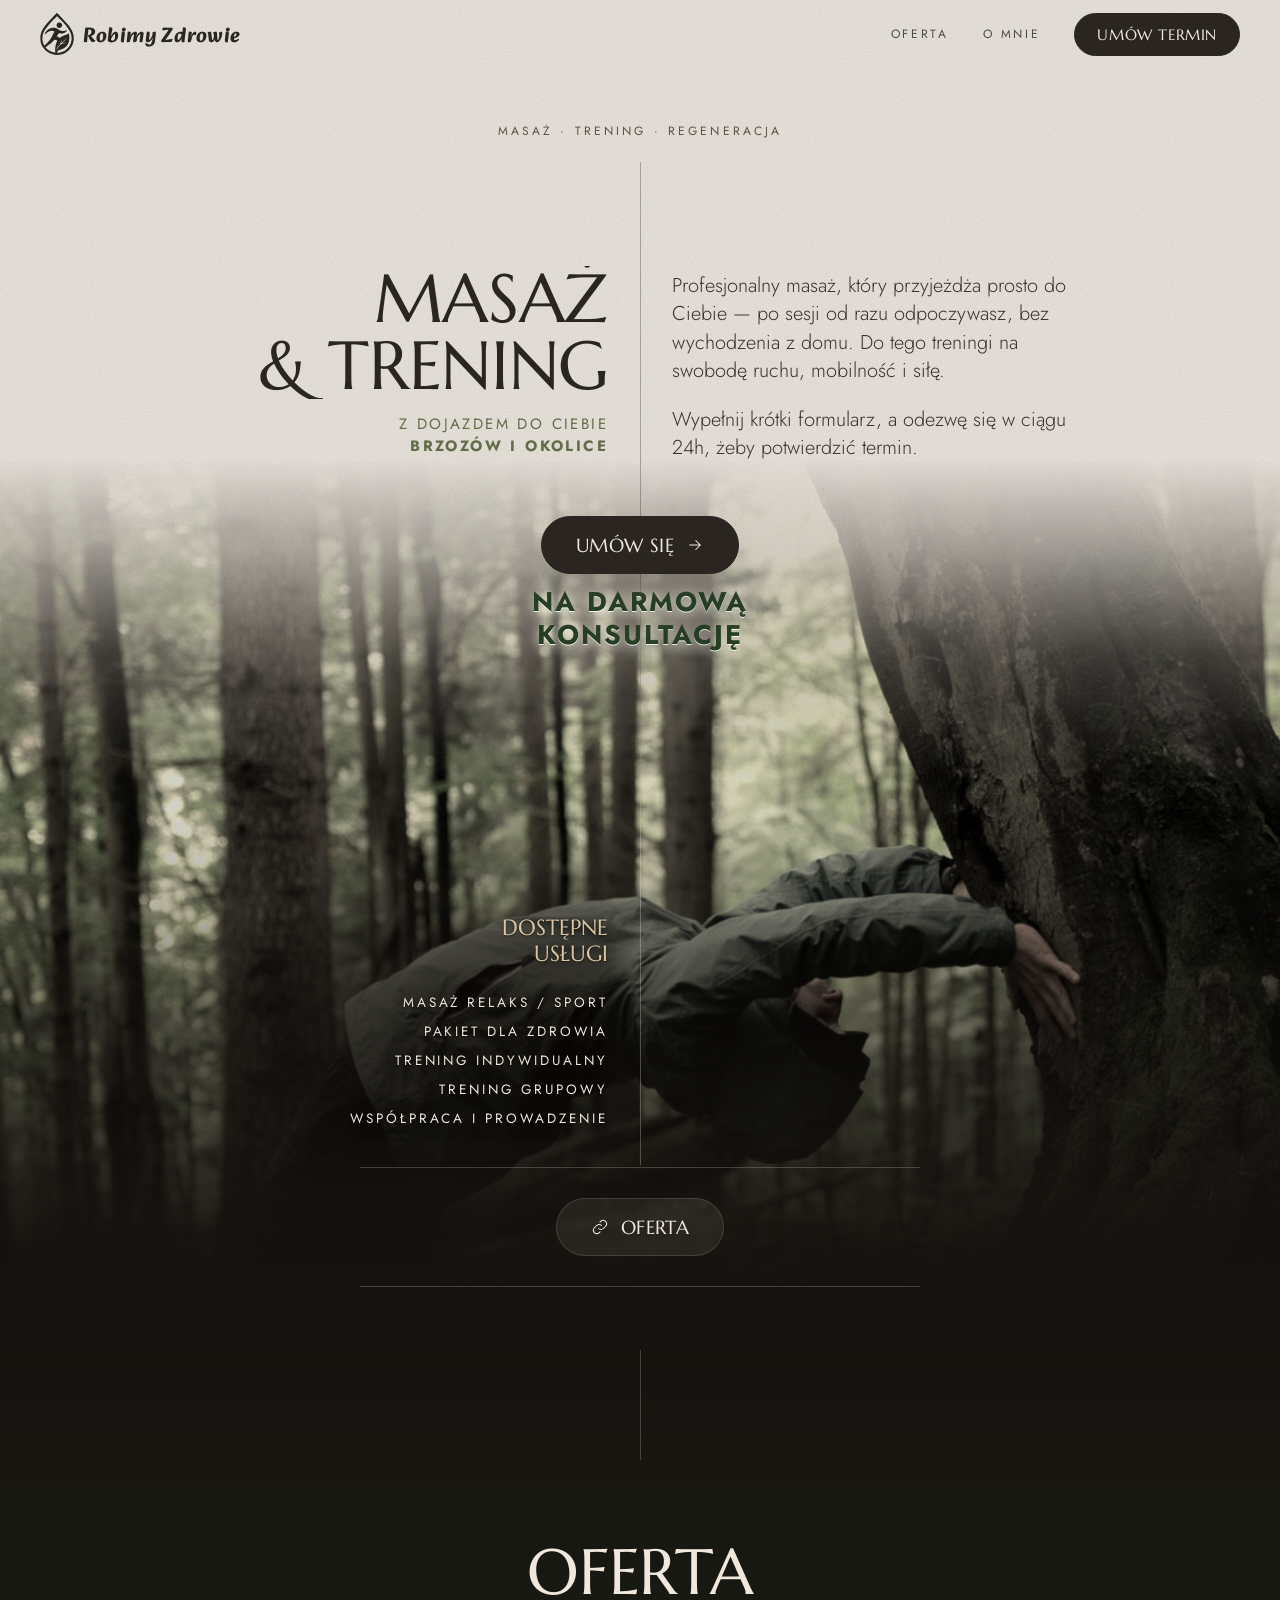
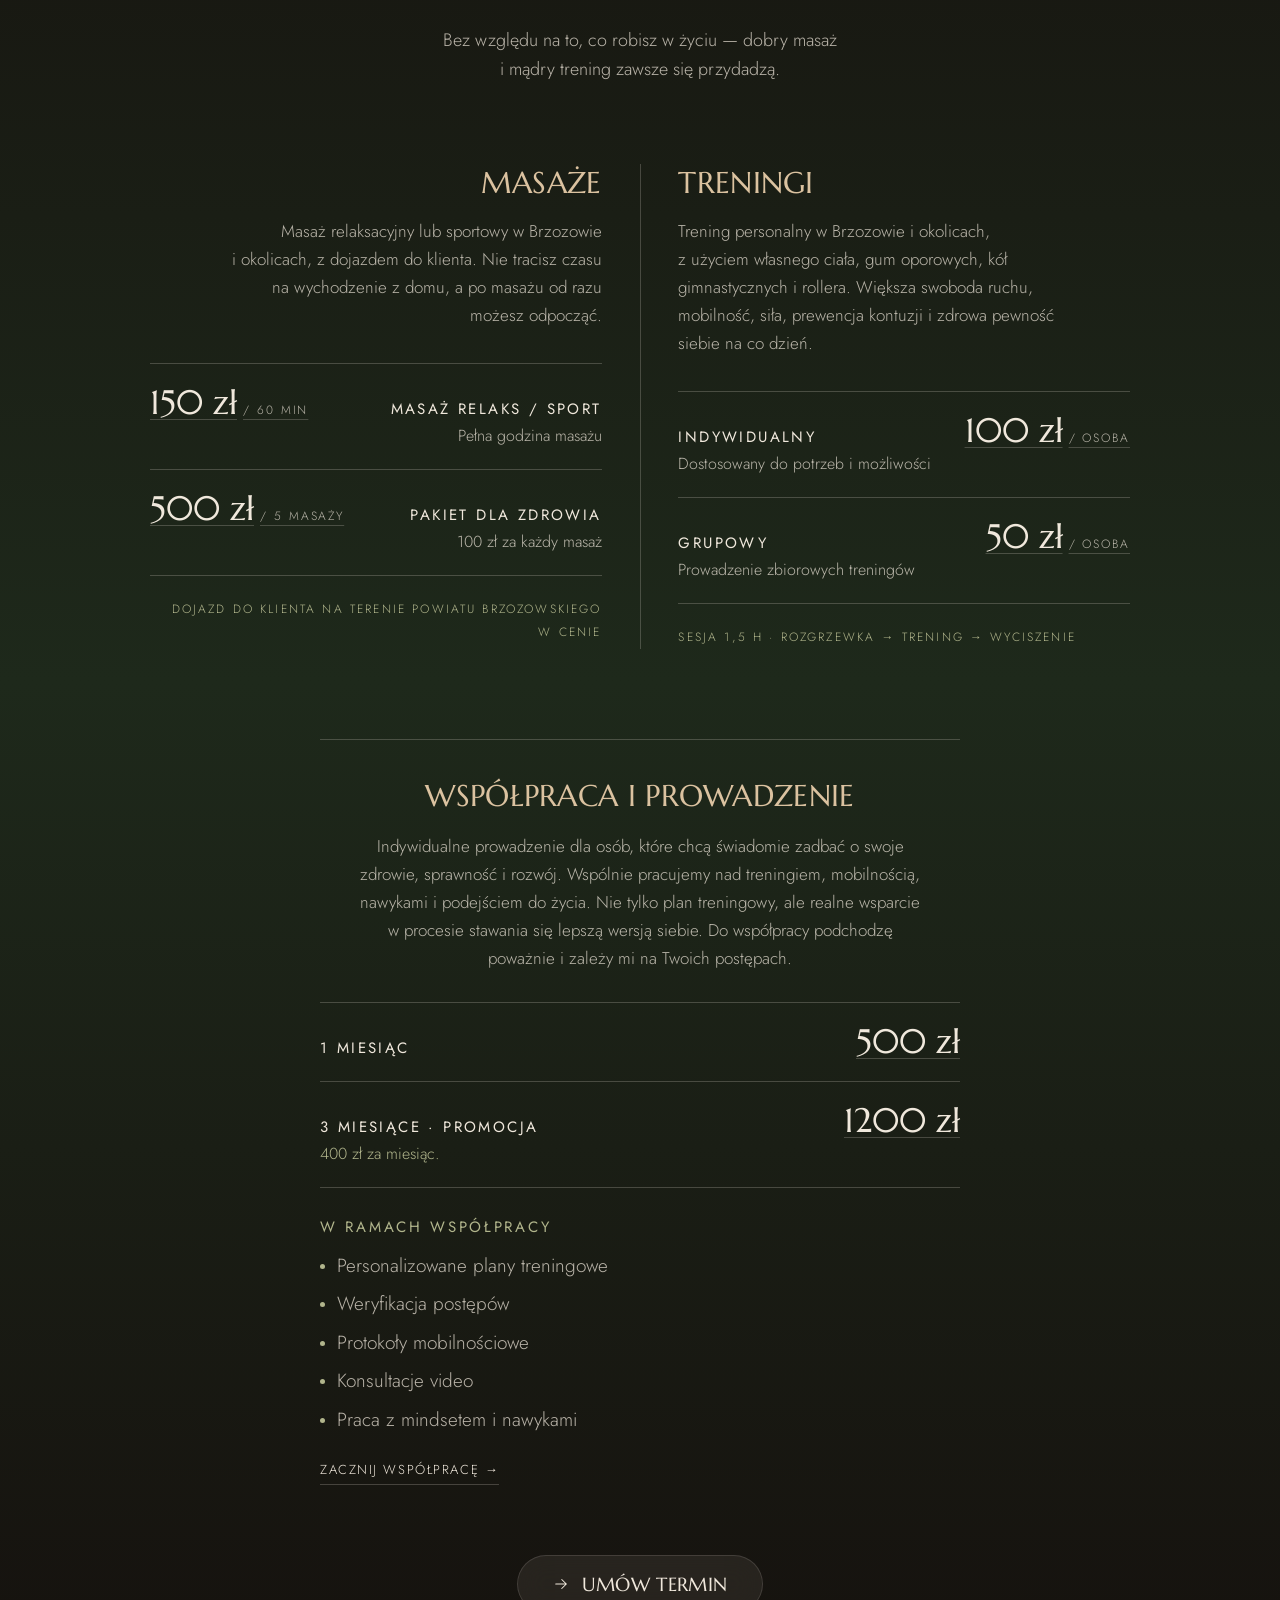
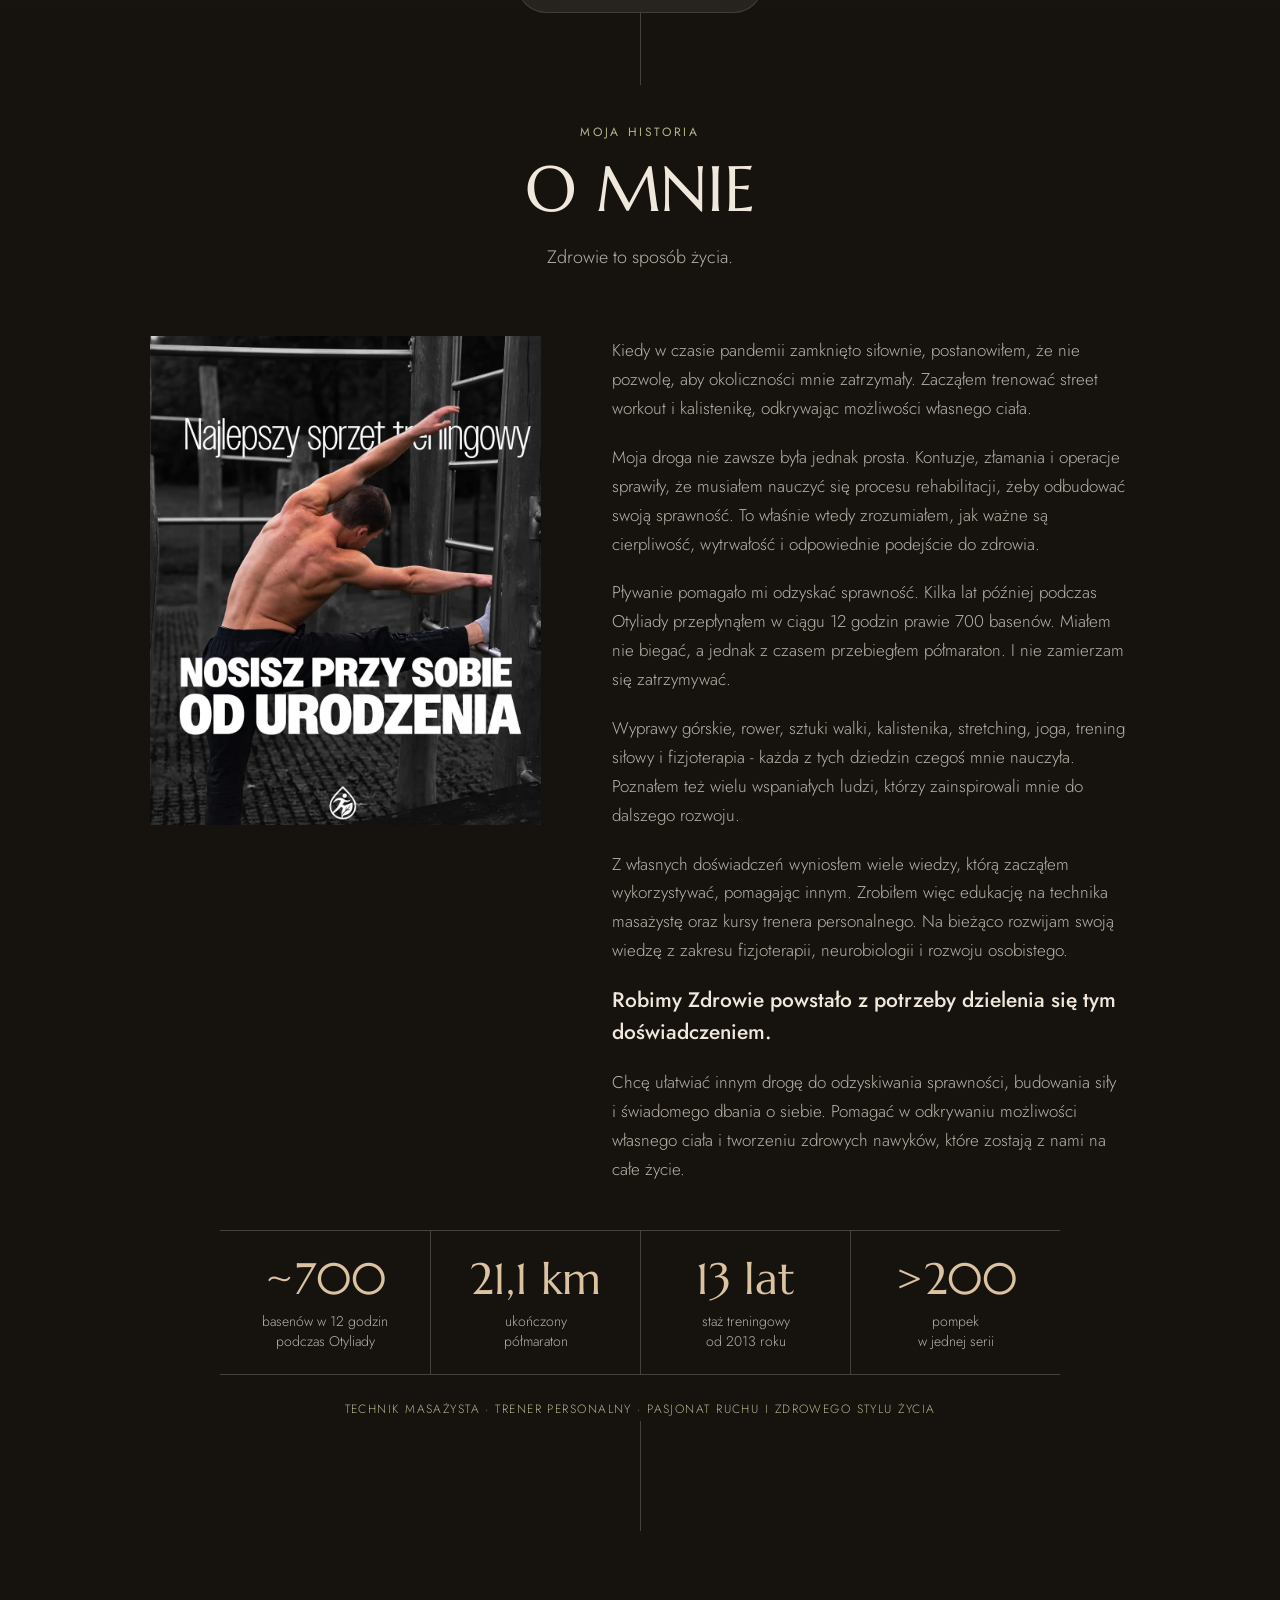
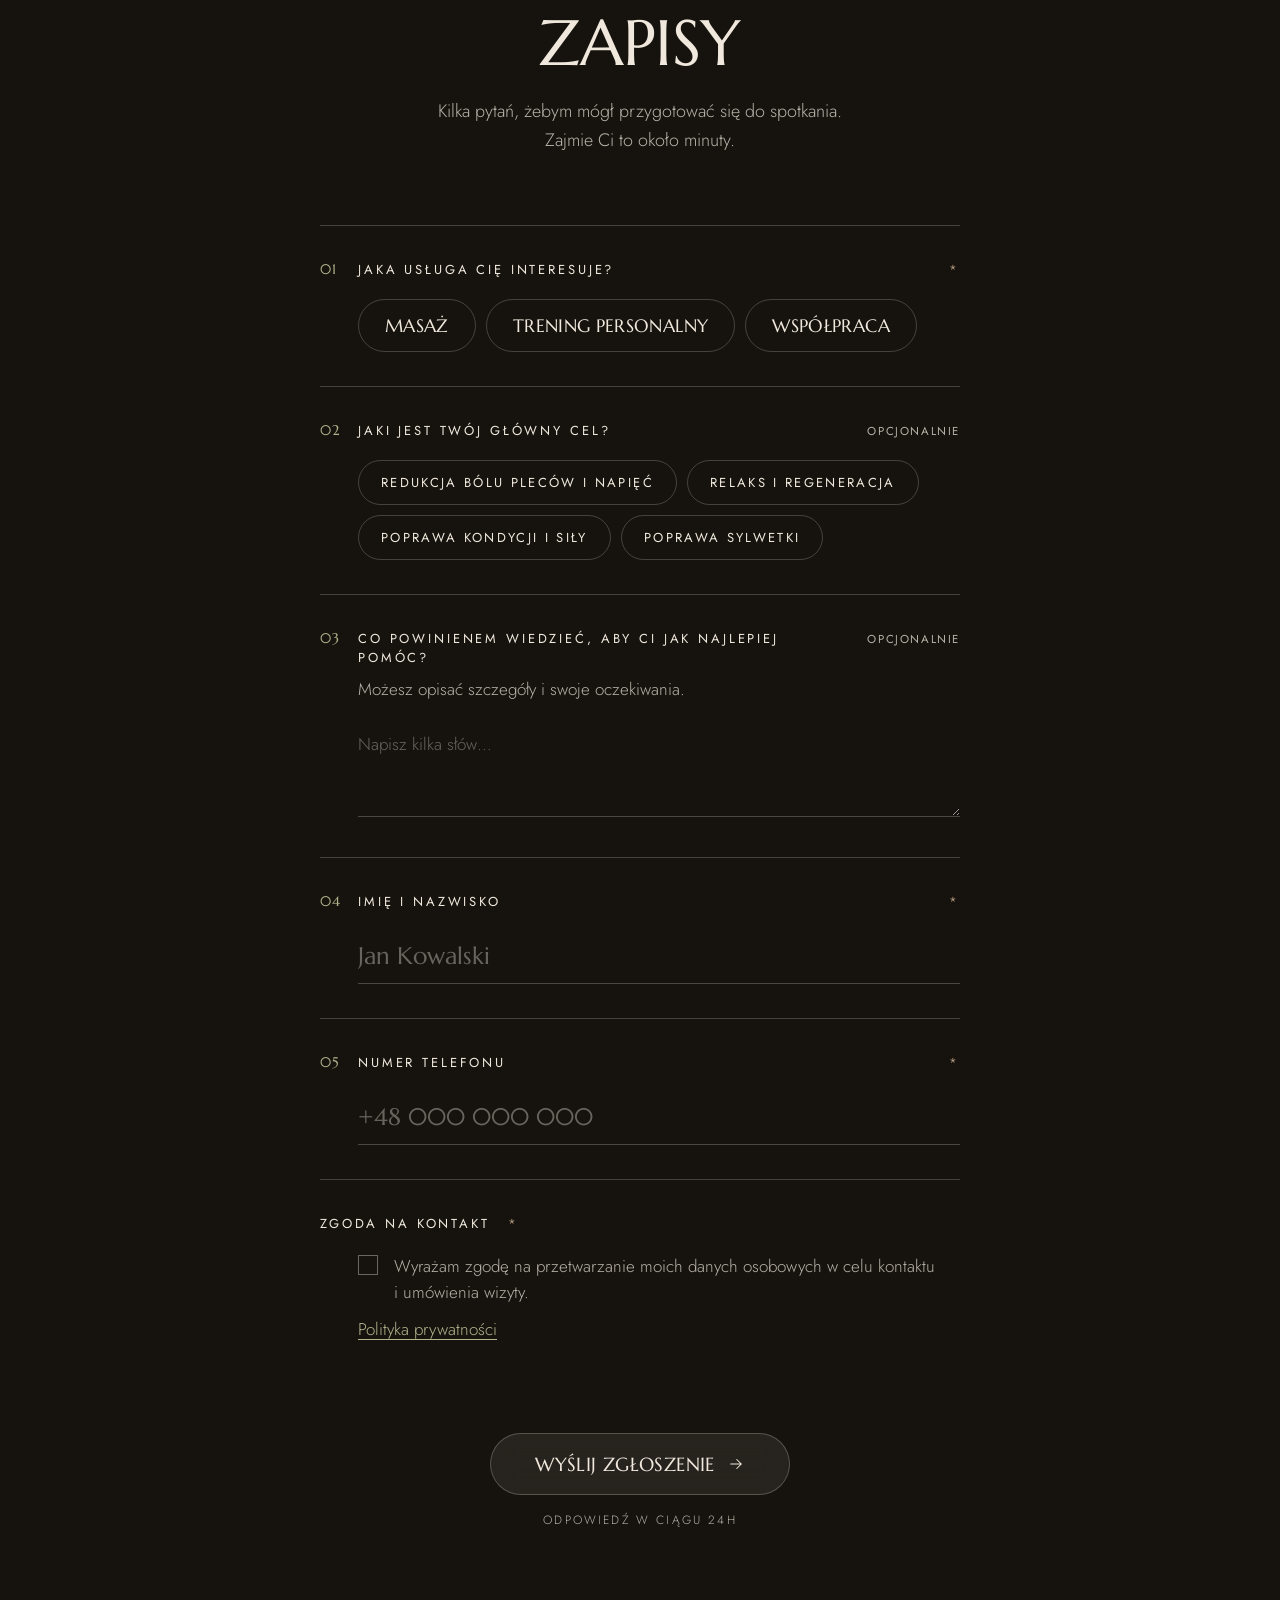
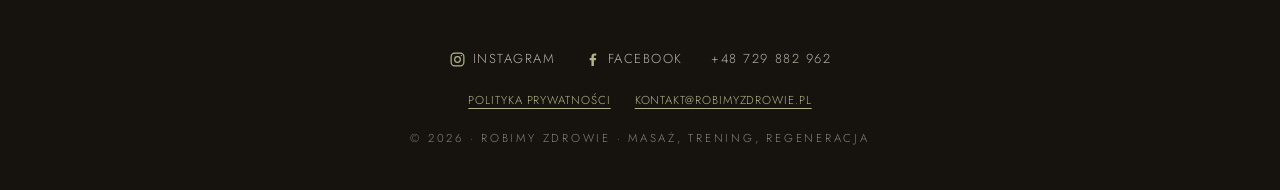
==== commit ac950d76: "Restore previous consultation lettering and darken green color" ====
--- a/index.html
+++ b/index.html
@@ -336,7 +336,7 @@
   .pill.dark:hover{background:#3a332c;border-color:#3a332c}
   .pill.dark:hover svg{transform:translateX(4px)}
   .hero-cta .pill{max-width:100%;justify-content:center;text-align:center}
-  .hero-cta-caption{font-family:var(--sans);font-size:clamp(19px,2.5vw,27px);font-weight:700;letter-spacing:.075em;text-transform:uppercase;color:#465838;text-align:center;line-height:1.22;text-shadow:0 1px 0 rgba(255,255,255,.8),0 3px 14px rgba(255,255,240,.85)}
+  .hero-cta-caption{font-family:var(--sans);font-size:clamp(19px,2.5vw,27px);font-weight:700;letter-spacing:.075em;text-transform:uppercase;color:#273d24;text-align:center;line-height:1.22;text-shadow:0 1px 0 rgba(255,255,255,.8),0 3px 14px rgba(255,255,240,.85)}
   .hero-cta-caption span{display:block;white-space:nowrap}
   .hero-cta .pill svg{flex-shrink:0}
   .ghost{font-size:11px;letter-spacing:.22em;text-transform:uppercase;color:var(--ink-soft);text-decoration:none;border-bottom:1px solid var(--line);padding-bottom:4px;font-weight:400;transition:color .3s,border-color .3s}
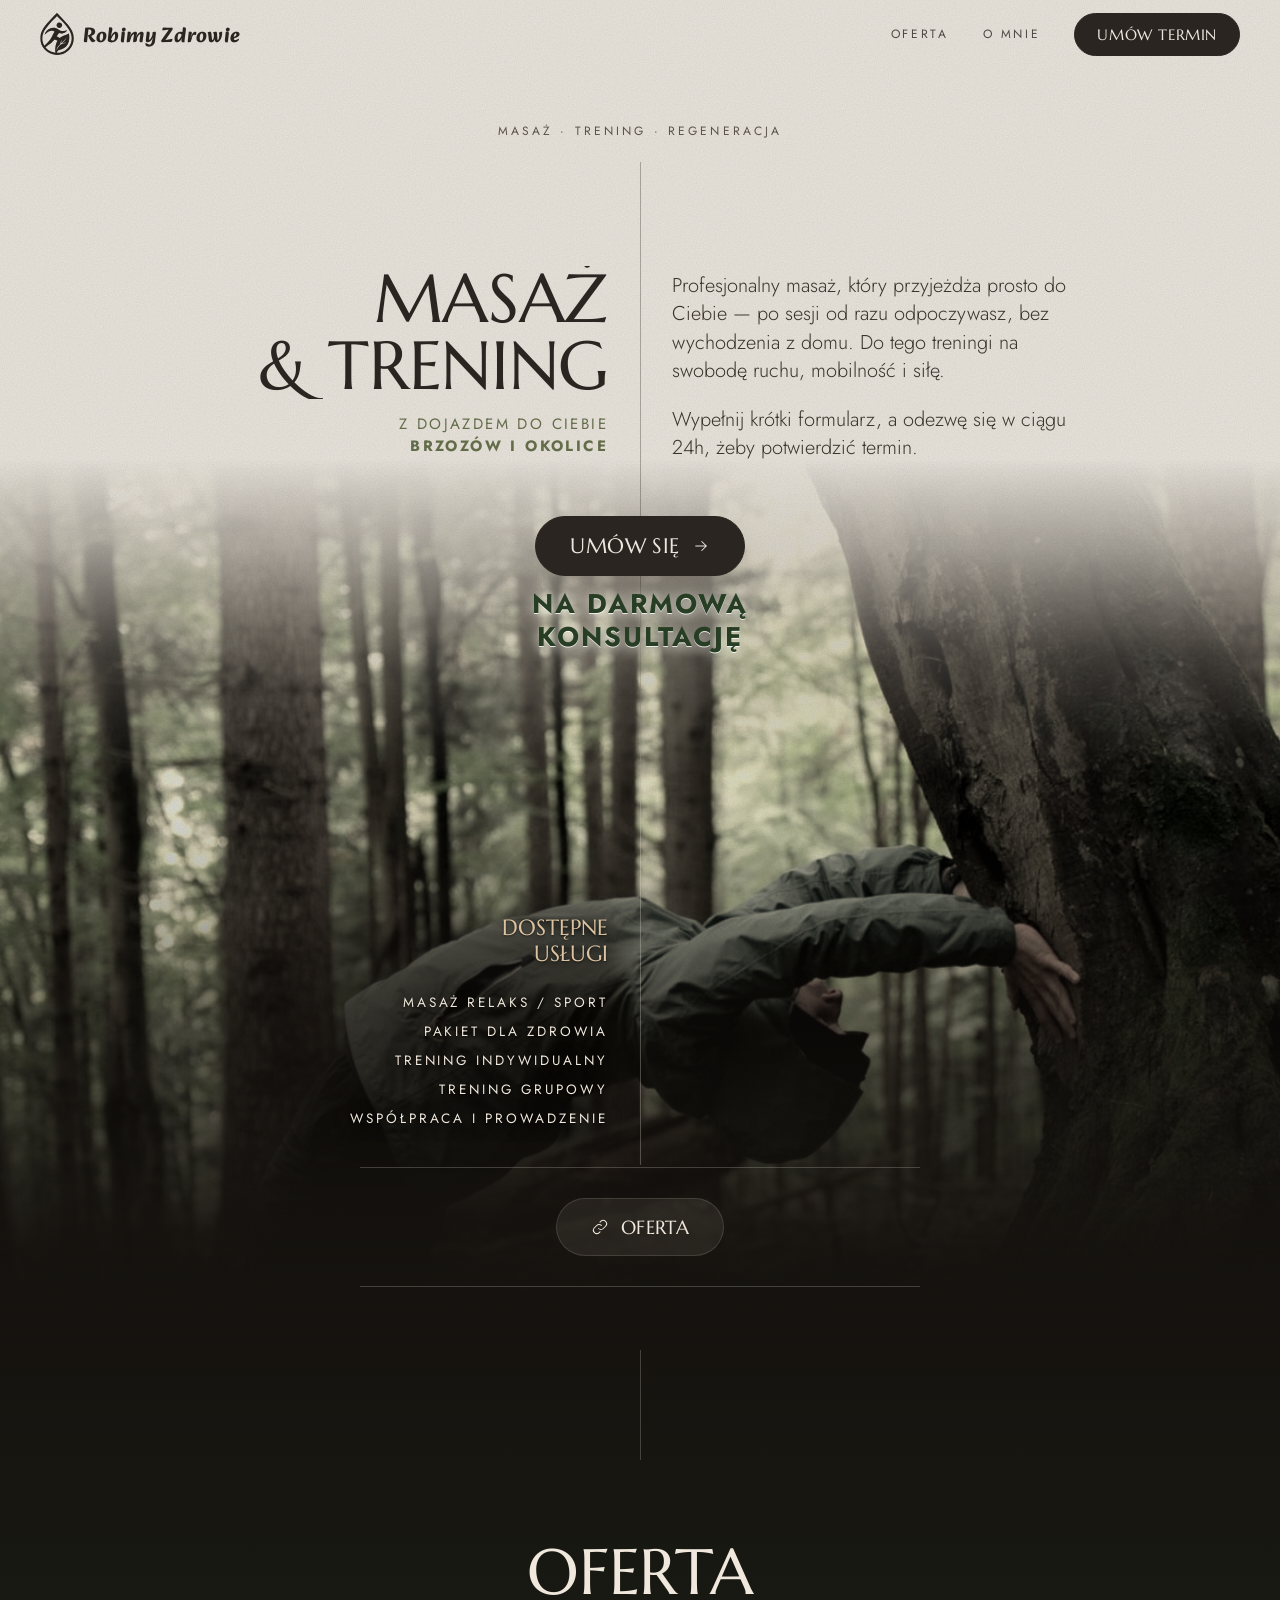
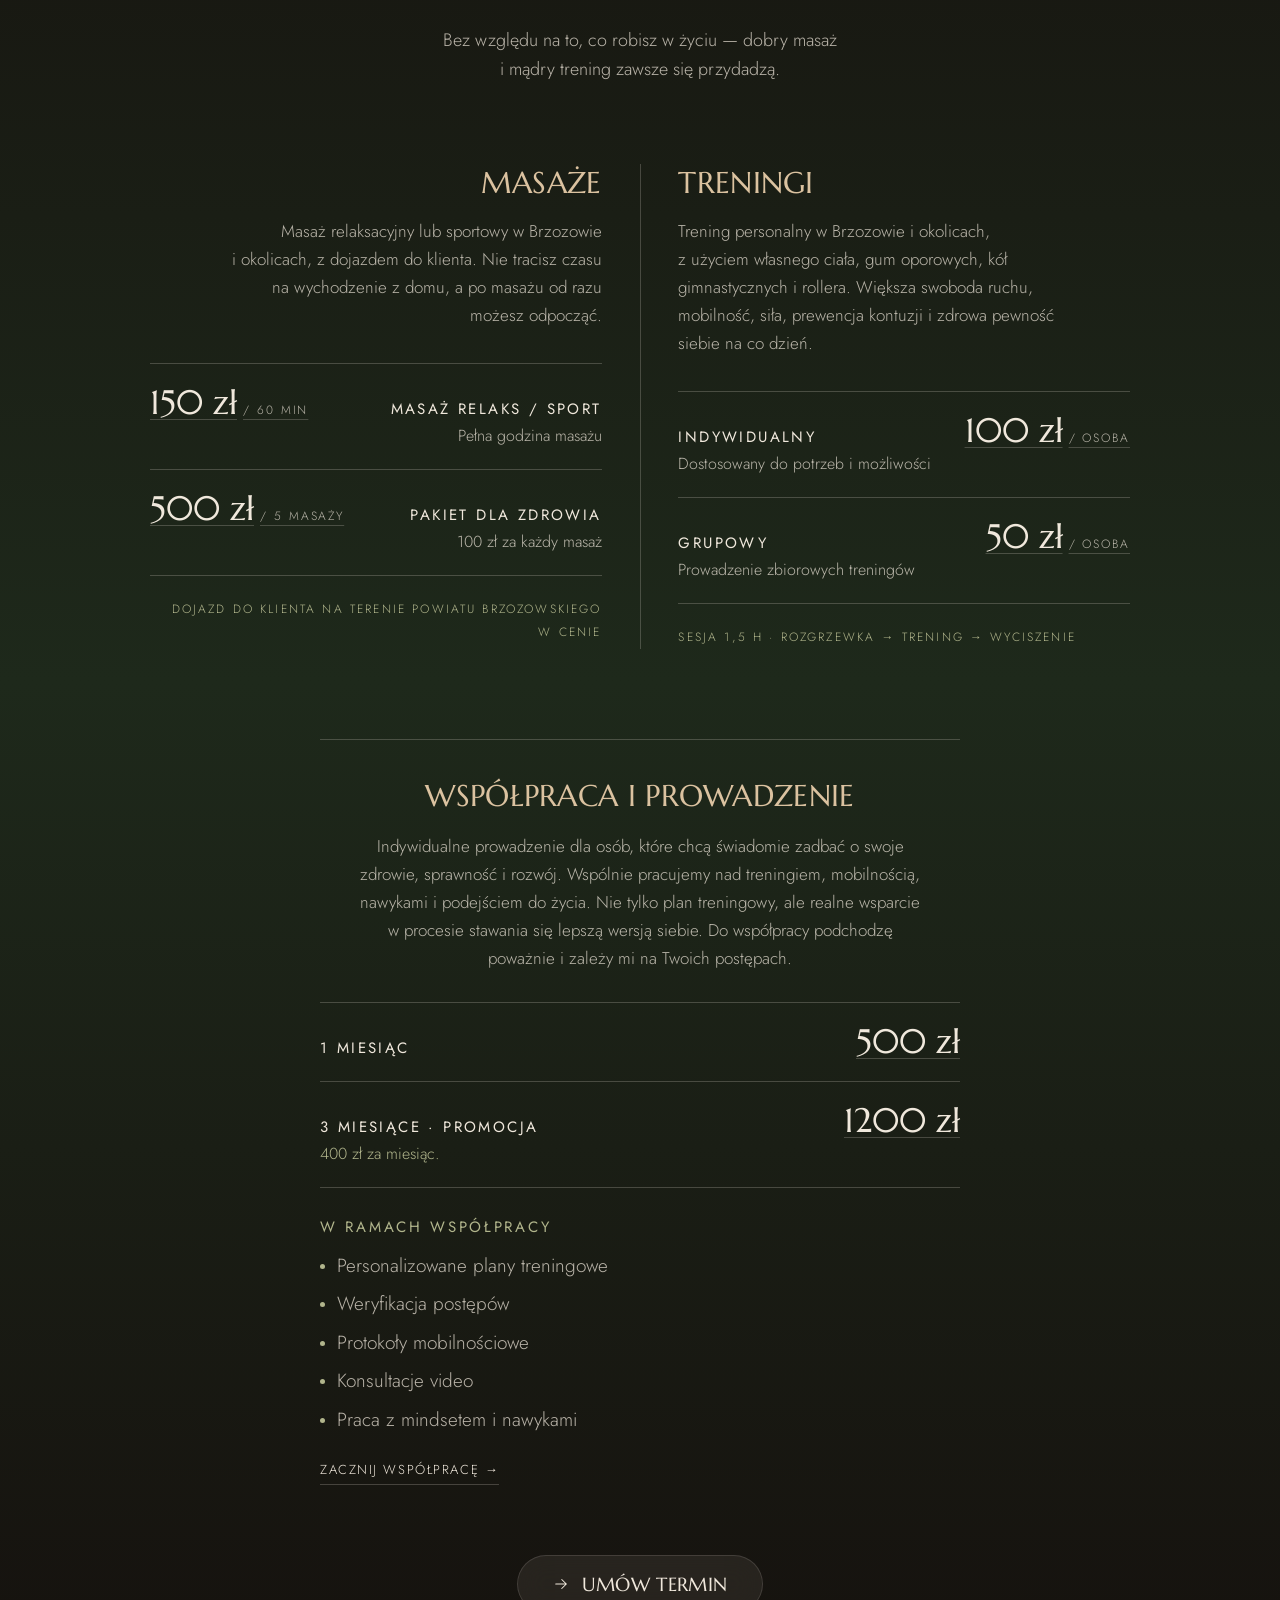
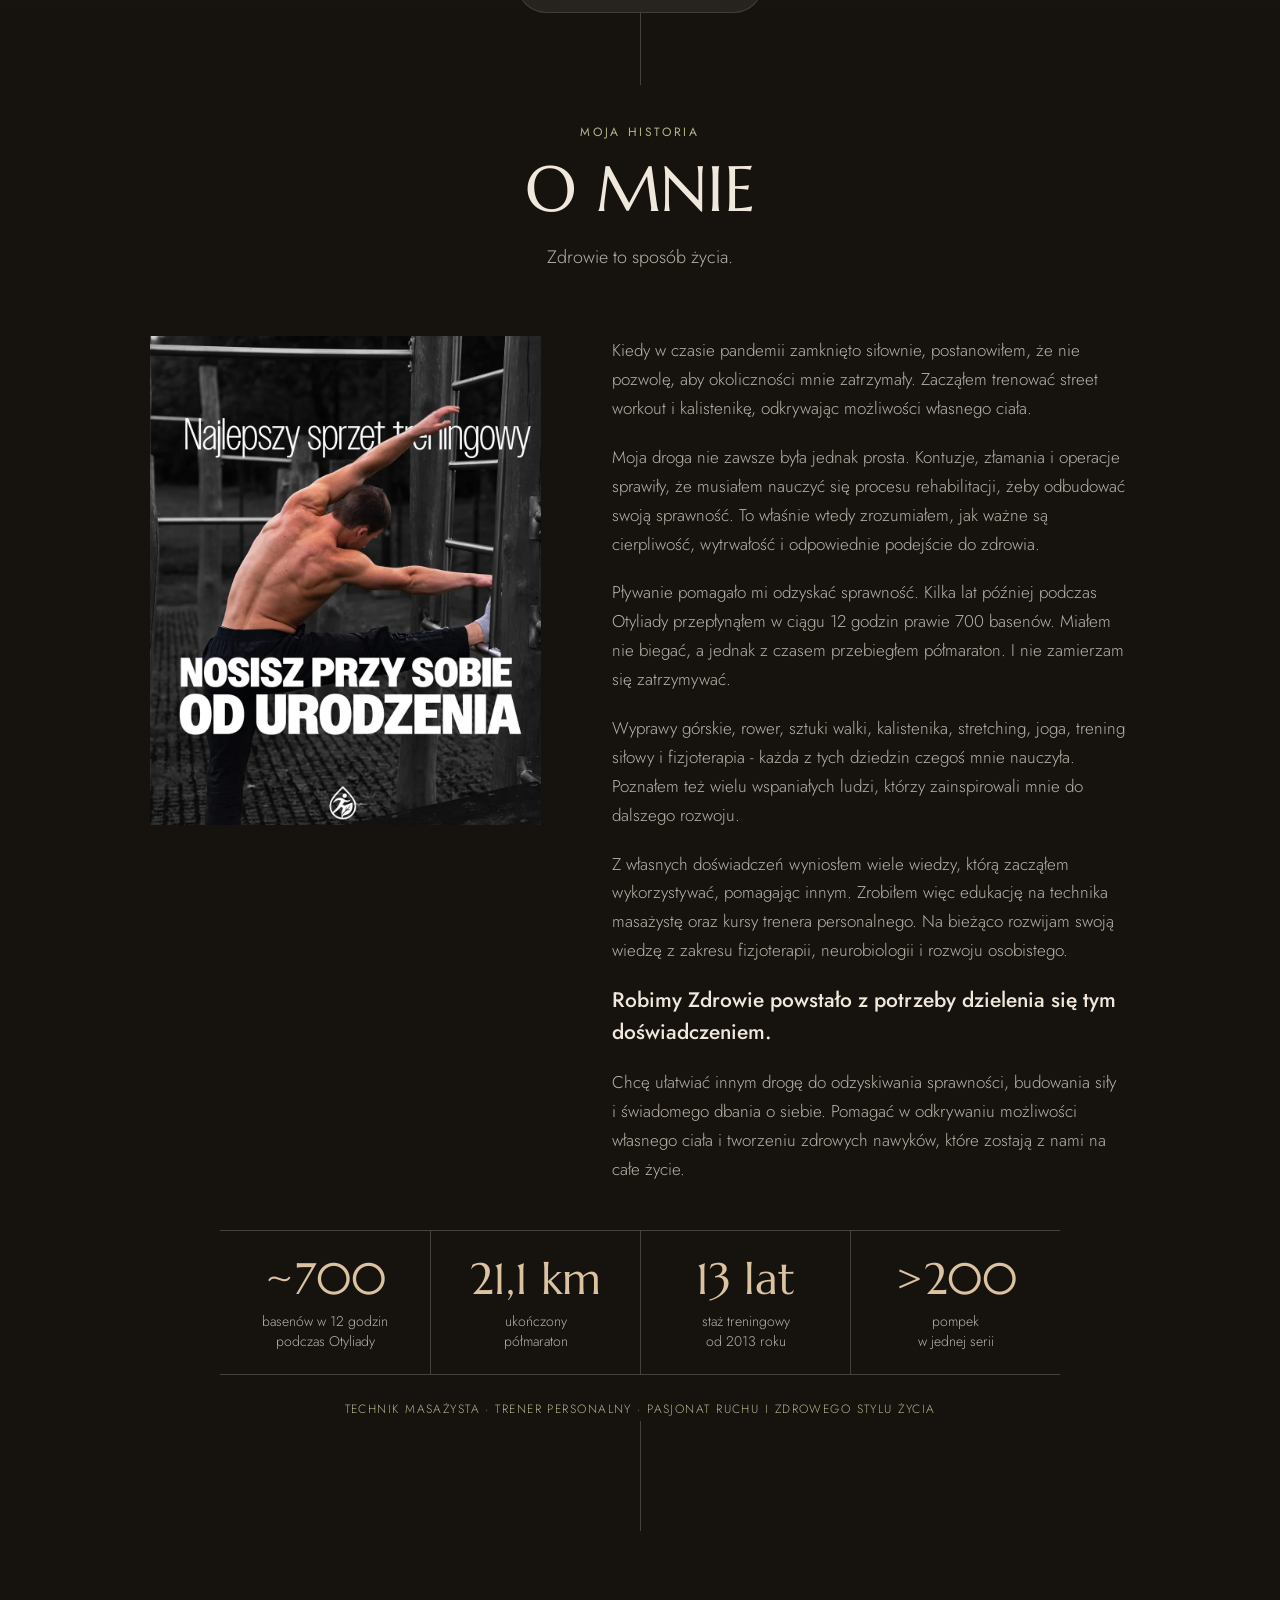
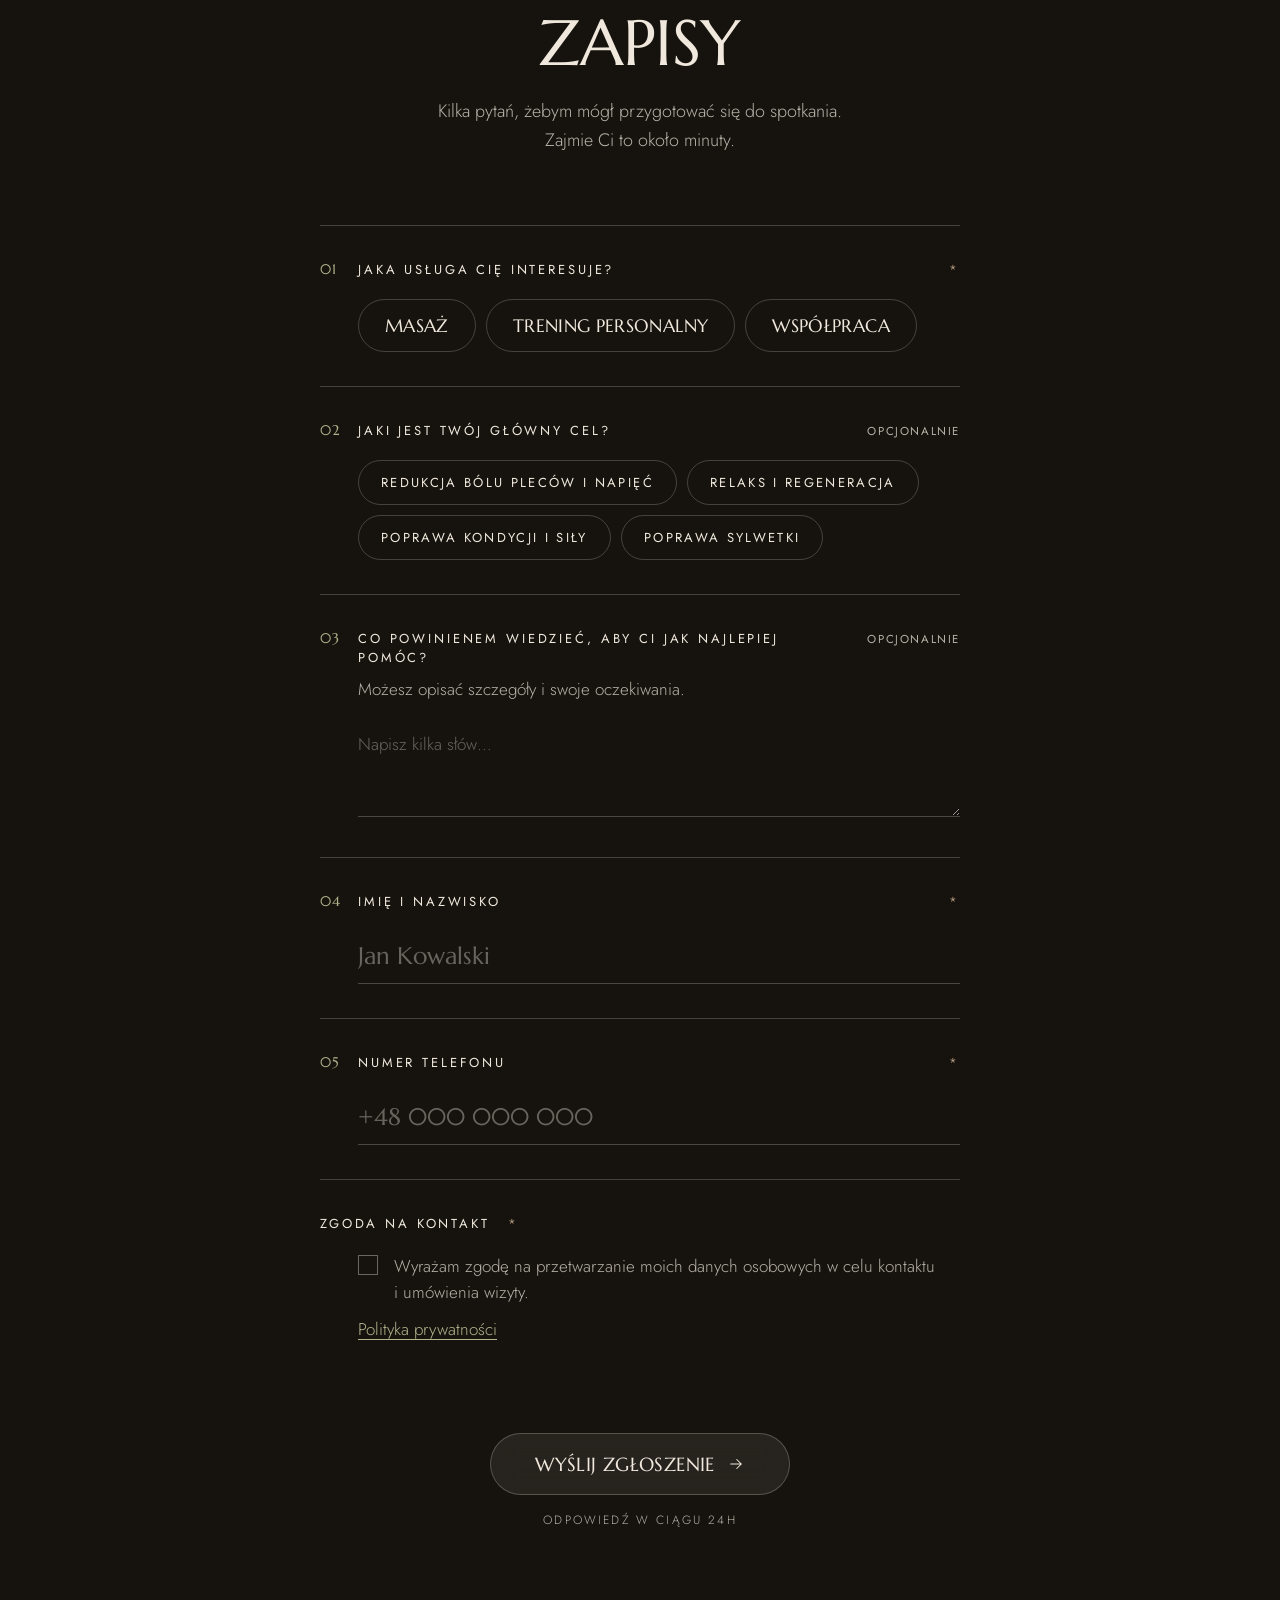
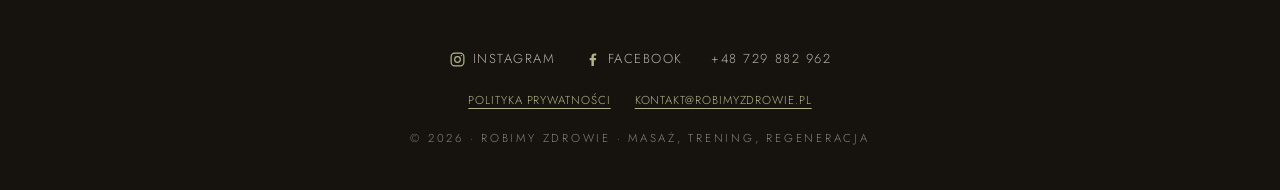
==== commit 4afcee4c: "Subtly enlarge primary Umów się button text" ====
--- a/index.html
+++ b/index.html
@@ -335,7 +335,7 @@
     box-shadow:0 18px 40px -22px rgba(42,37,32,.7)}
   .pill.dark:hover{background:#3a332c;border-color:#3a332c}
   .pill.dark:hover svg{transform:translateX(4px)}
-  .hero-cta .pill{max-width:100%;justify-content:center;text-align:center}
+  .hero-cta .pill{max-width:100%;justify-content:center;text-align:center;font-size:clamp(17px,1.95vw,21px)}
   .hero-cta-caption{font-family:var(--sans);font-size:clamp(19px,2.5vw,27px);font-weight:700;letter-spacing:.075em;text-transform:uppercase;color:#273d24;text-align:center;line-height:1.22;text-shadow:0 1px 0 rgba(255,255,255,.8),0 3px 14px rgba(255,255,240,.85)}
   .hero-cta-caption span{display:block;white-space:nowrap}
   .hero-cta .pill svg{flex-shrink:0}
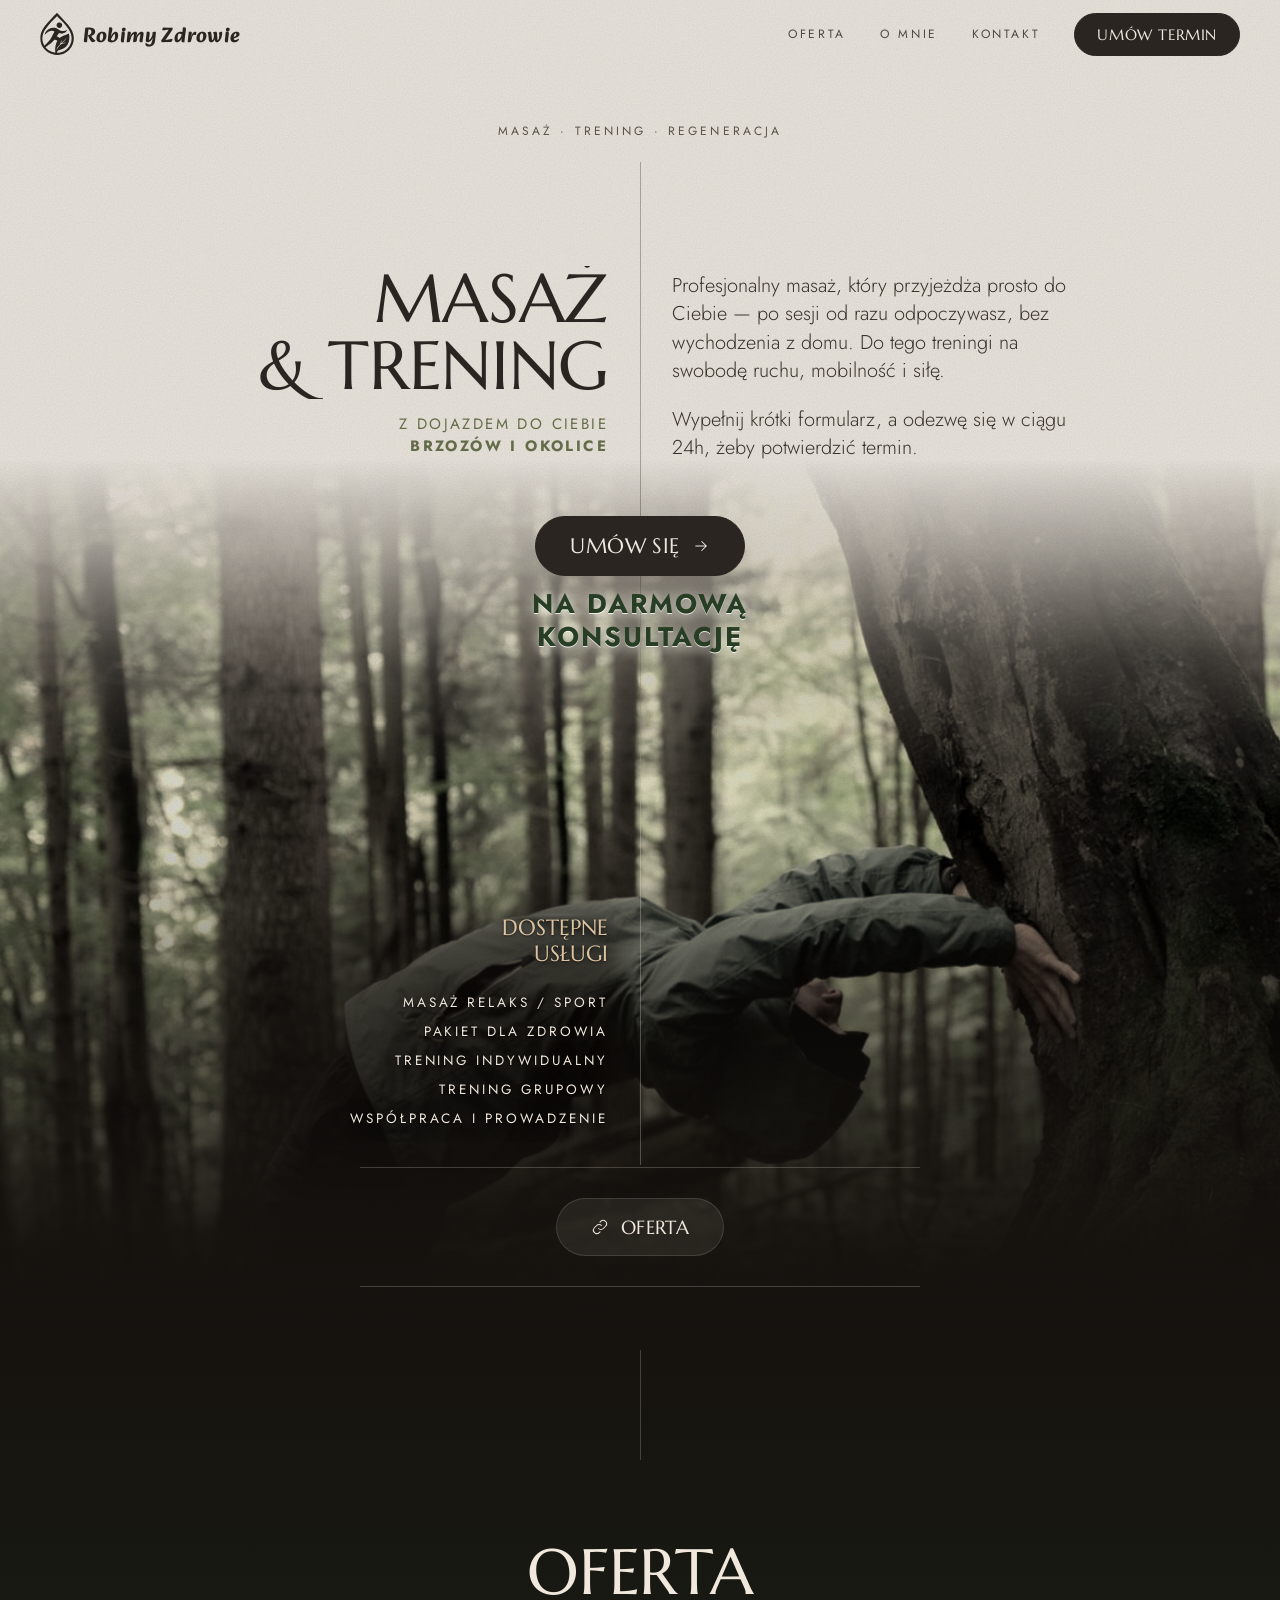
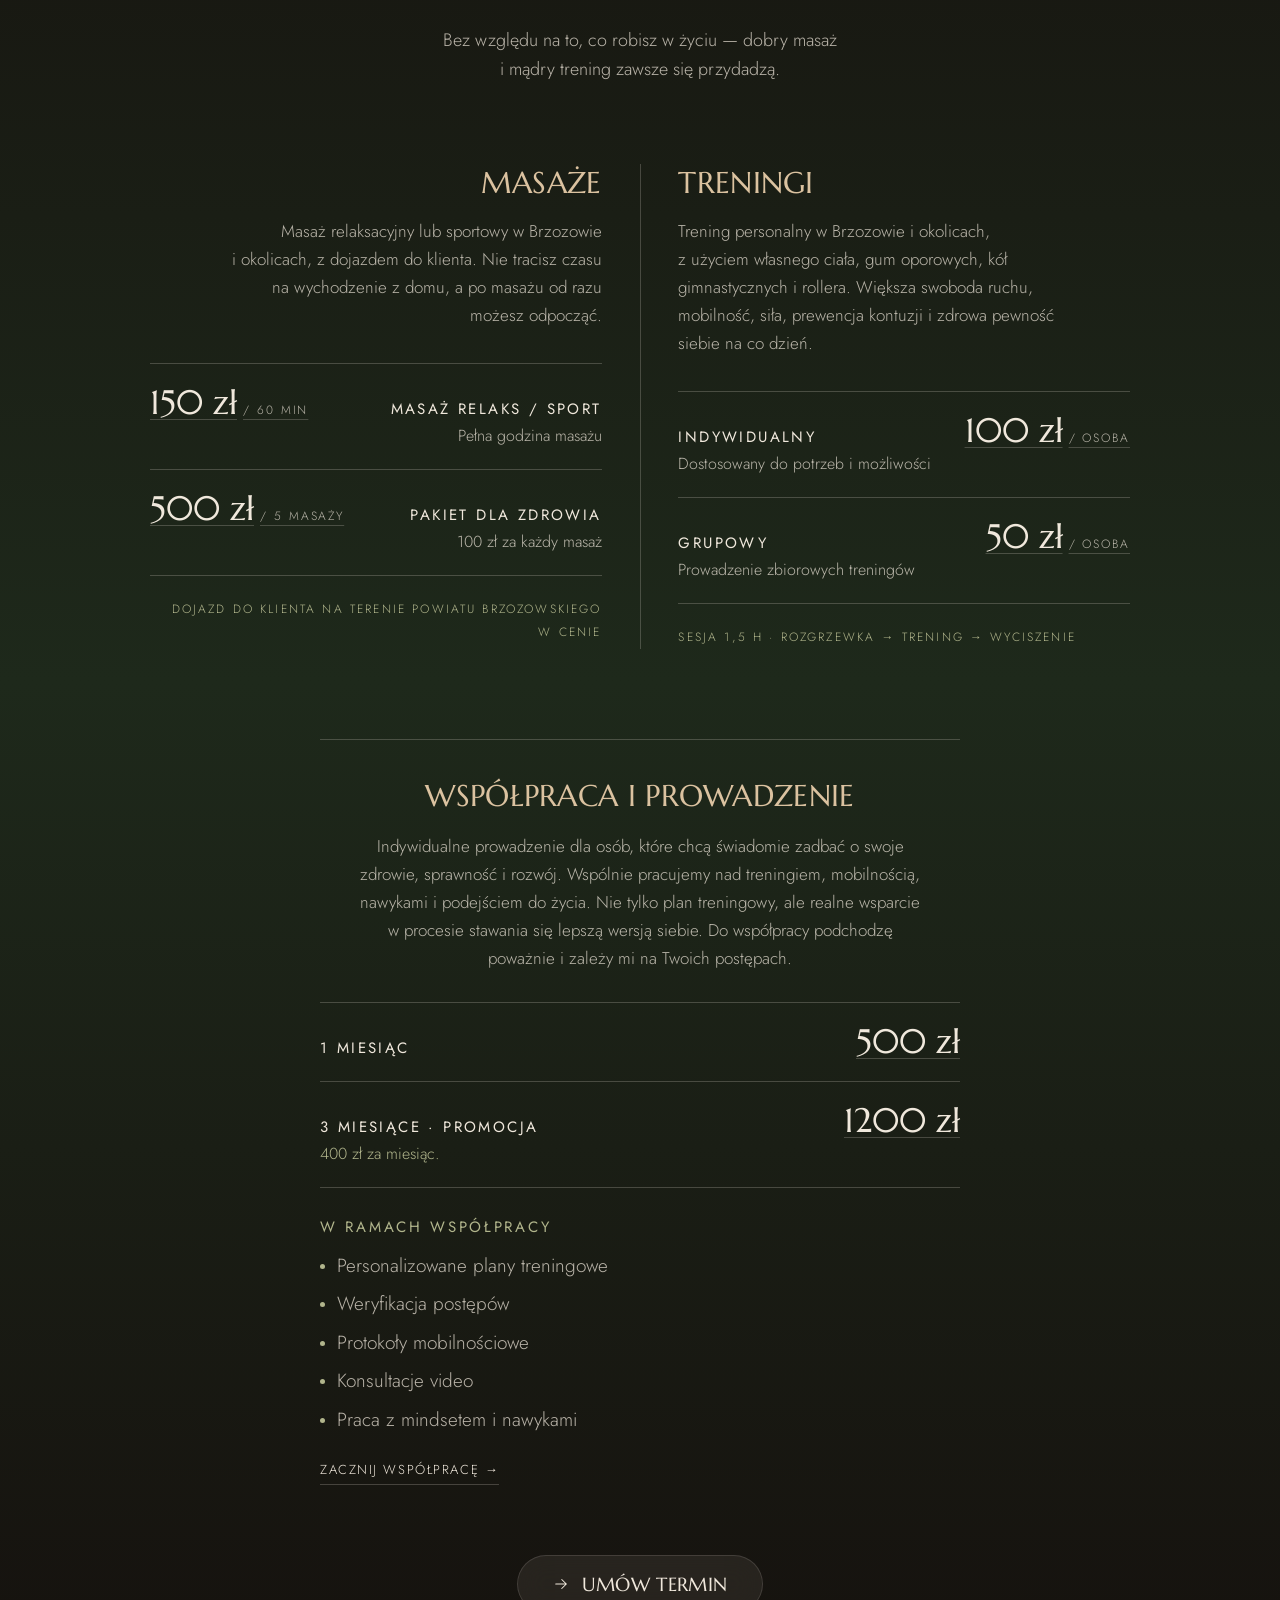
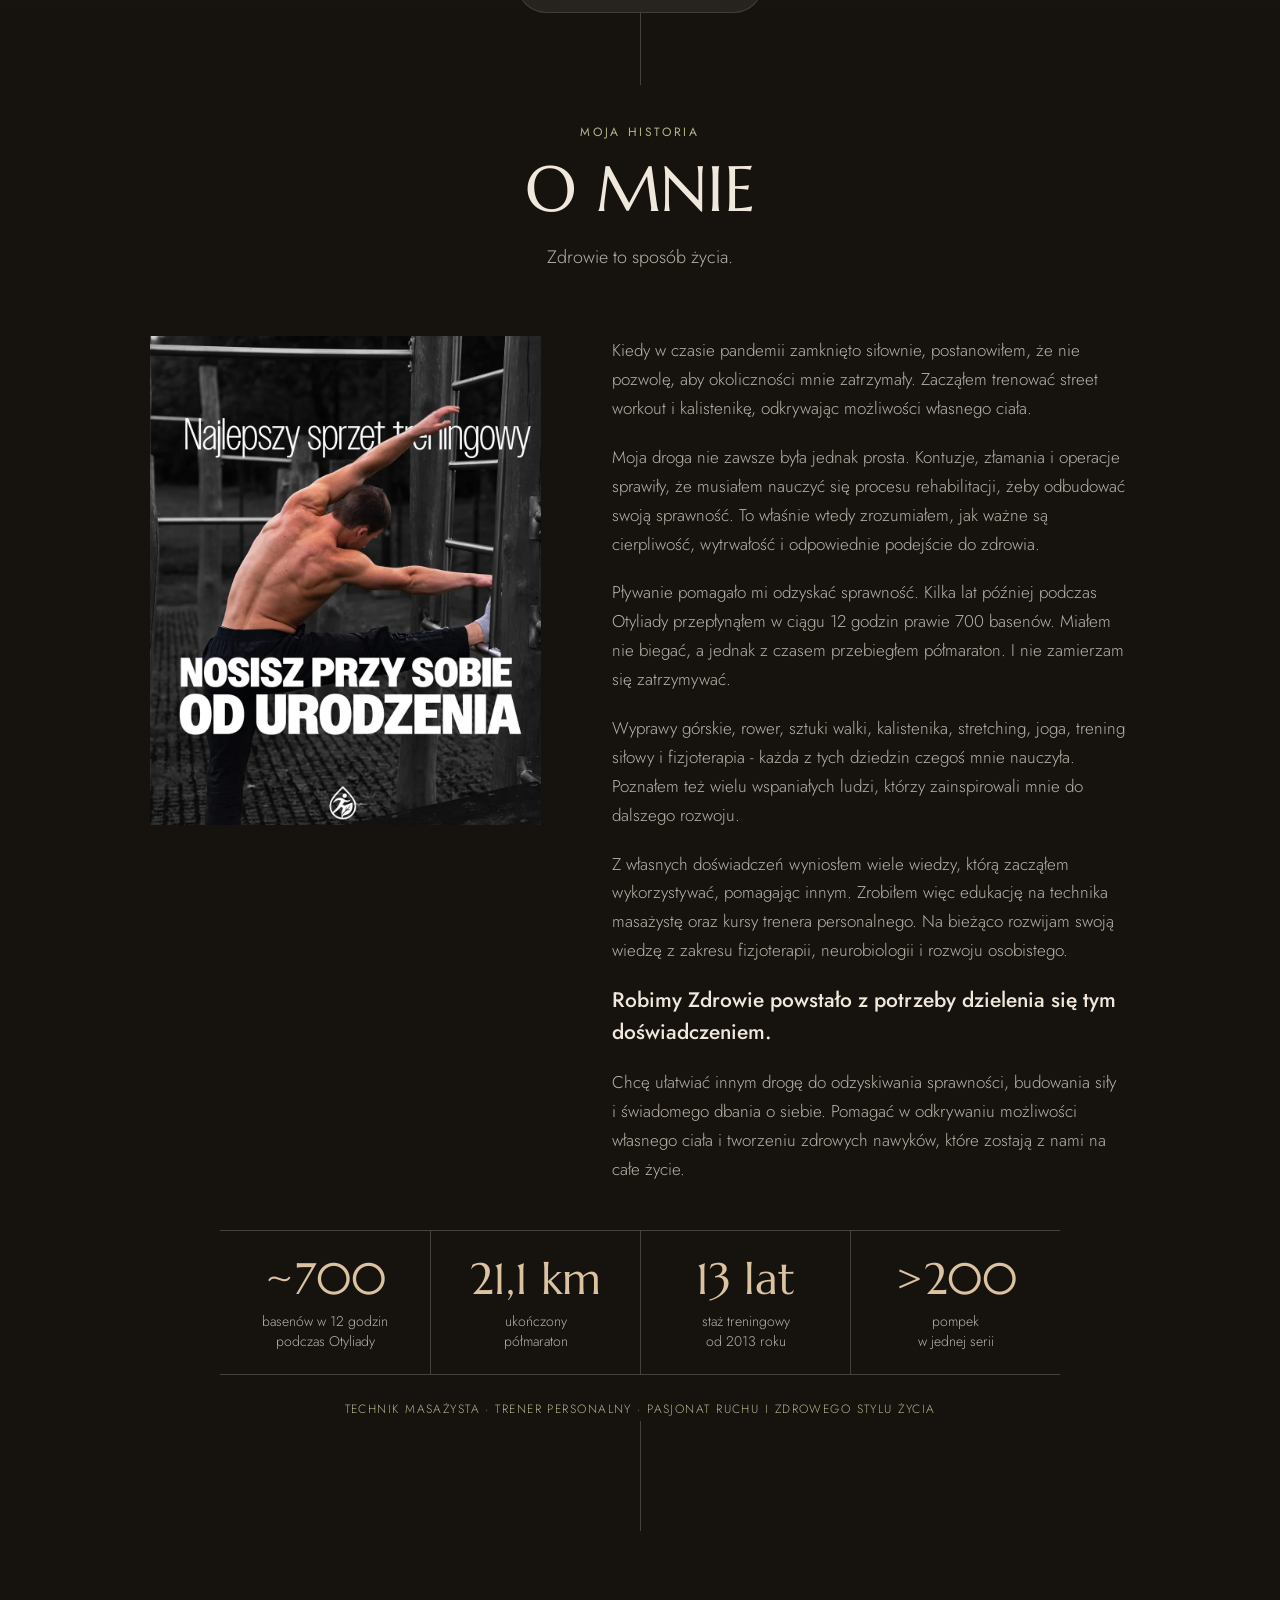
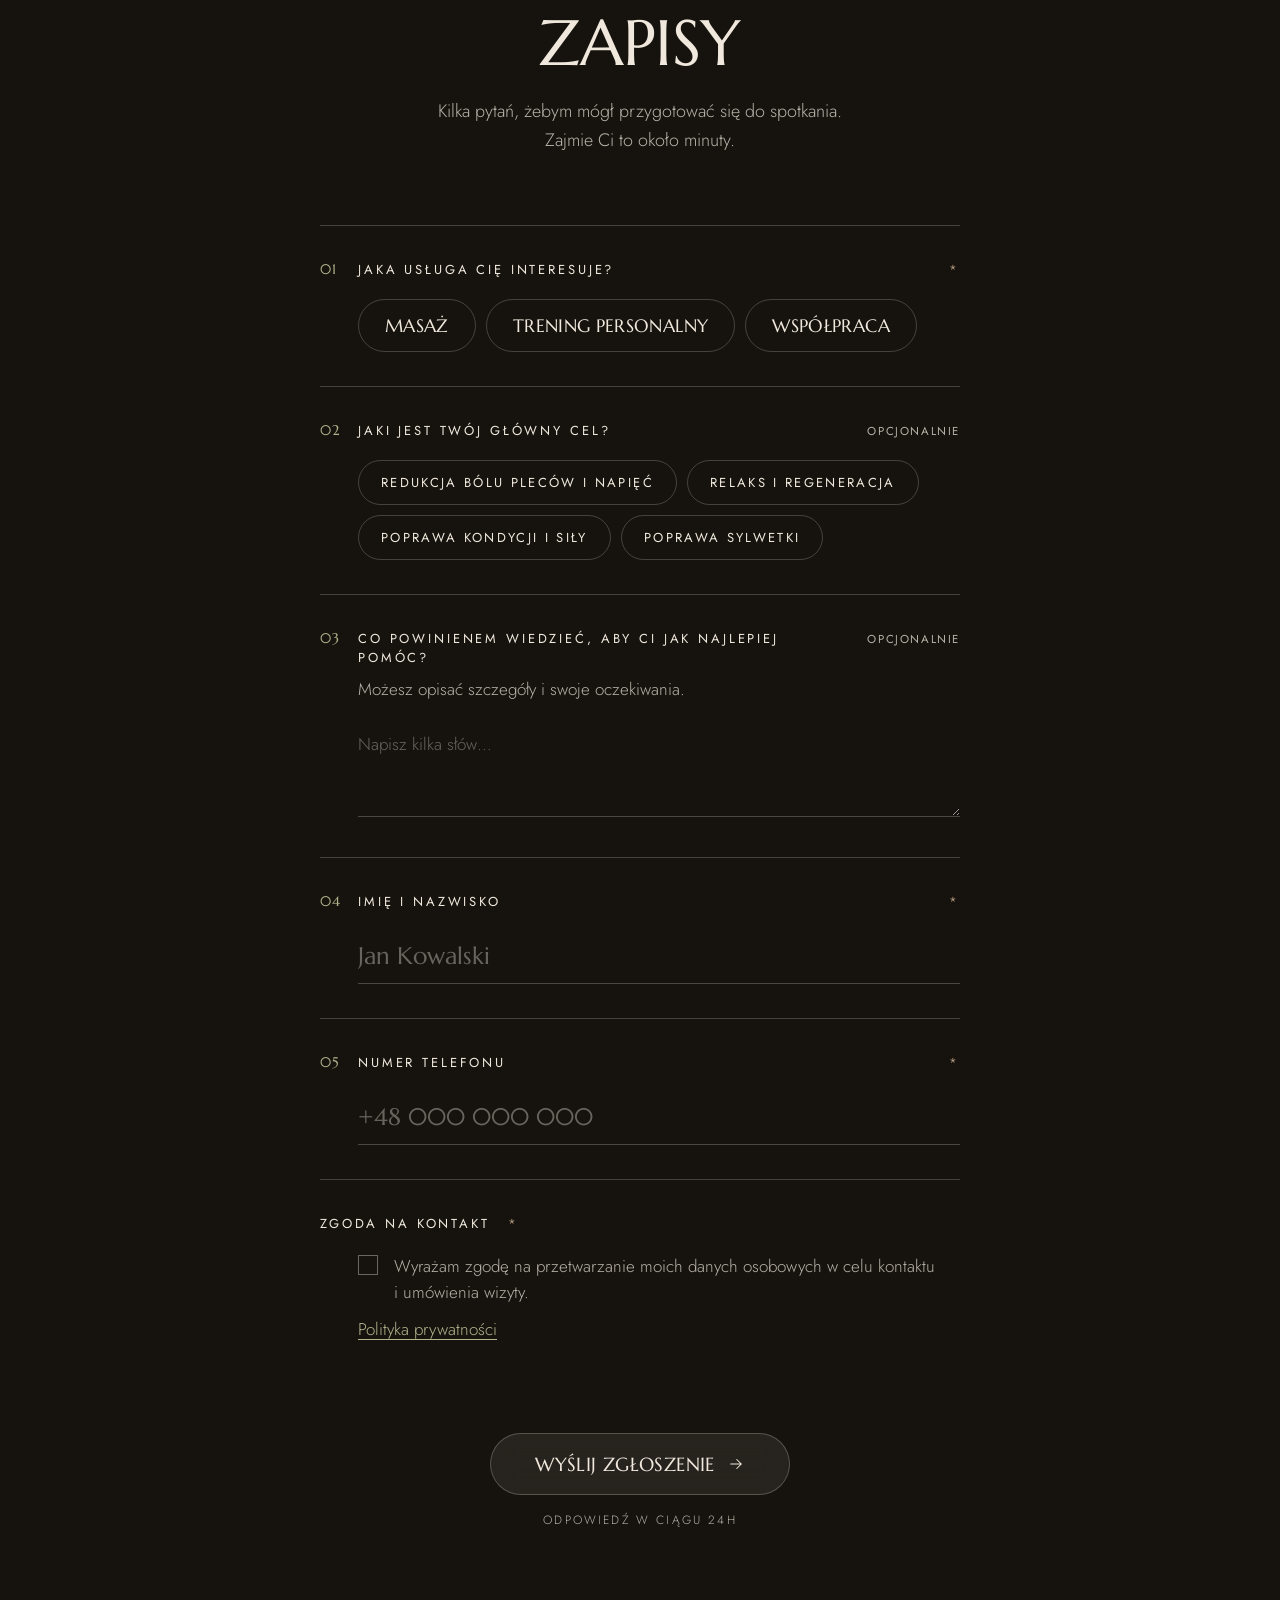
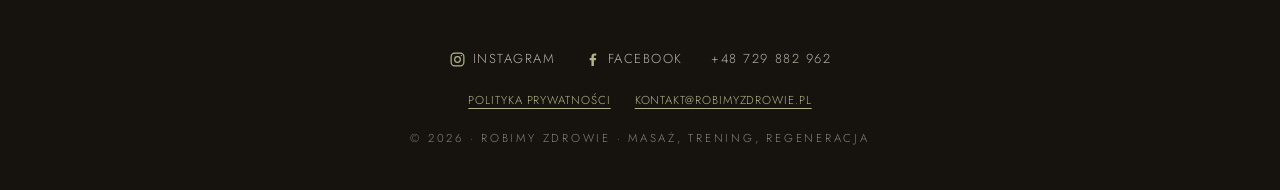
==== commit 356ab51e: "Add Kontakt navigation item linking to footer contact section" ====
--- a/index.html
+++ b/index.html
@@ -596,6 +596,7 @@
   .rows a.pr:focus-visible{outline:1px solid var(--olive);outline-offset:5px}
   .coaching .coaching-saving{color:var(--olive)}
   #f{scroll-margin-top:20px}
+  #kontakt{scroll-margin-top:var(--nav)}
 </style>
 </head>
 <body>
@@ -604,6 +605,7 @@
   <div class="links">
     <a href="#cennik">Oferta</a>
     <a href="#o-mnie">O mnie</a>
+    <a href="#kontakt">Kontakt</a>
     <a class="pill dark" href="#zapis">Umów termin</a>
   </div>
   <button class="burger" id="burger" aria-label="Menu" aria-expanded="false"><i></i><i></i></button>
@@ -612,6 +614,7 @@
   <a href="#top"><span>01</span>Start</a>
   <a href="#cennik"><span>02</span>Oferta</a>
   <a href="#o-mnie"><span>03</span>O mnie</a>
+  <a href="#kontakt"><span>04</span>Kontakt</a>
   <div class="m-cta"><a class="pill dark" href="#zapis" style="font-size:16px;opacity:1;transform:none">Umów termin
     <svg width="18" height="18" viewBox="0 0 24 24" fill="none" stroke="currentColor" stroke-width="1.4" stroke-linecap="round"><path d="M5 12h14M13 6l6 6-6 6"/></svg></a></div>
 </div>
@@ -823,7 +826,7 @@
 
 </section>
 
-<footer>
+<footer id="kontakt">
   <div class="footer-contact" aria-label="Kontakt i media społecznościowe">
     <a href="https://www.instagram.com/robimyzdrowie/" target="_blank" rel="noopener noreferrer"><svg viewBox="0 0 24 24" width="17" height="17" fill="none" stroke="currentColor" stroke-width="1.7" aria-hidden="true" focusable="false"><rect x="3" y="3" width="18" height="18" rx="5"/><circle cx="12" cy="12" r="4"/><circle cx="17.5" cy="6.5" r="1" fill="currentColor" stroke="none"/></svg>Instagram</a>
     <a href="https://www.facebook.com/RobimyZdrowie" target="_blank" rel="noopener noreferrer"><svg viewBox="0 0 24 24" width="17" height="17" fill="currentColor" aria-hidden="true" focusable="false"><path d="M14 21v-8h2.7l.4-3.1H14V8c0-.9.3-1.5 1.6-1.5h1.7V3.7a22 22 0 0 0-2.5-.2c-2.5 0-4.3 1.5-4.3 4.4v2H8V13h2.5v8z"/></svg>Facebook</a>
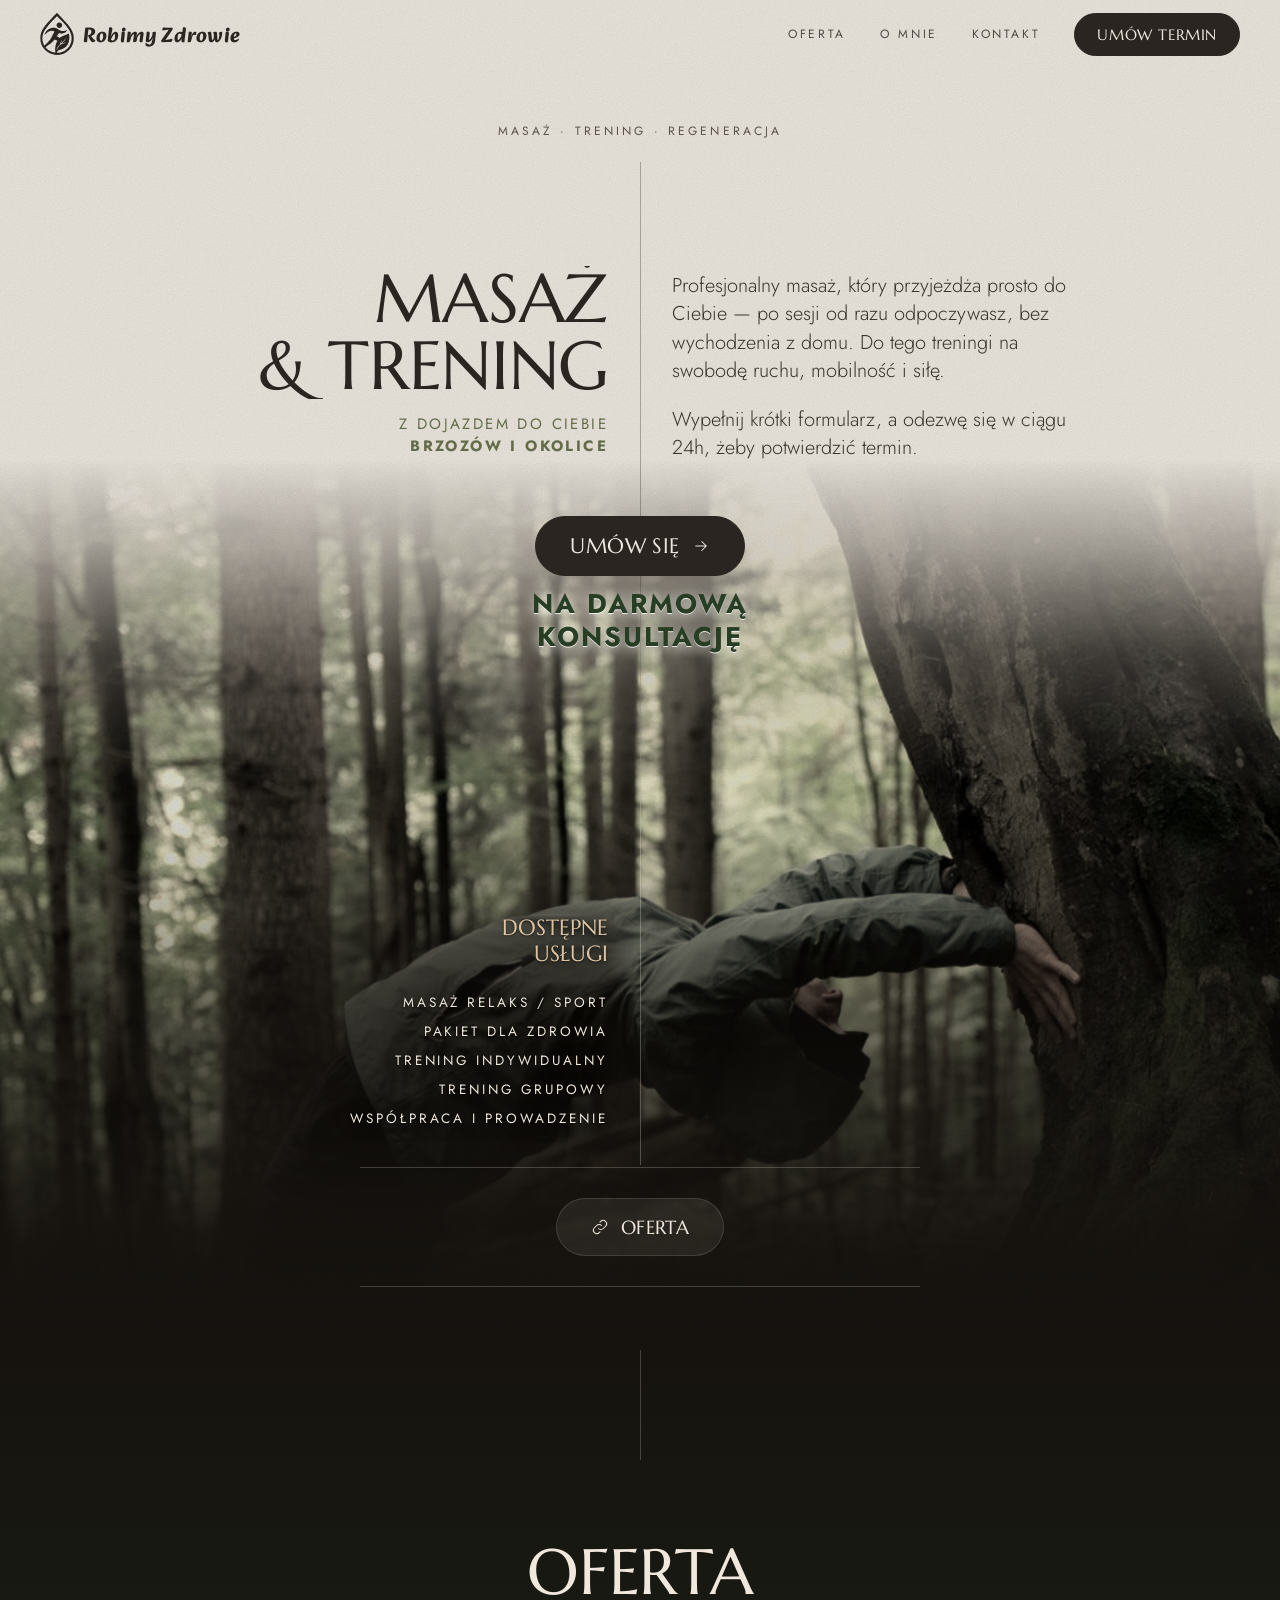
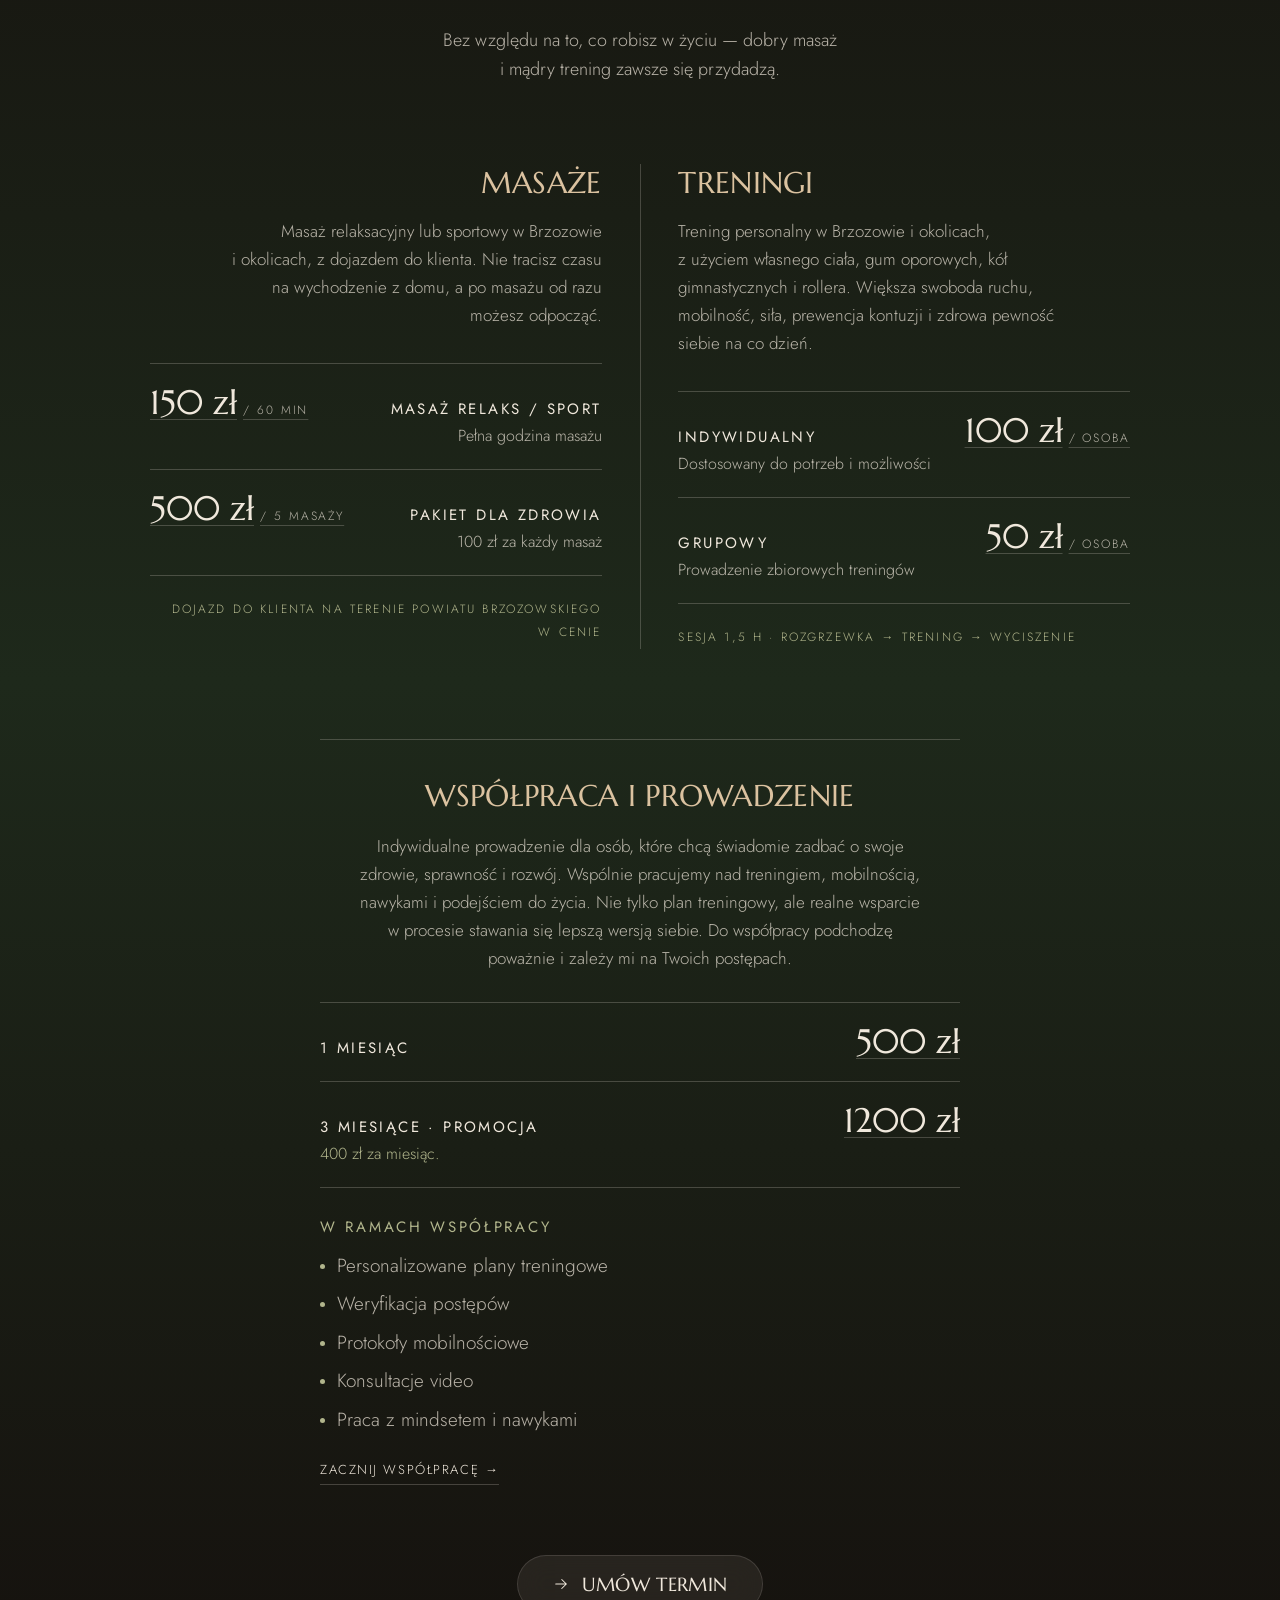
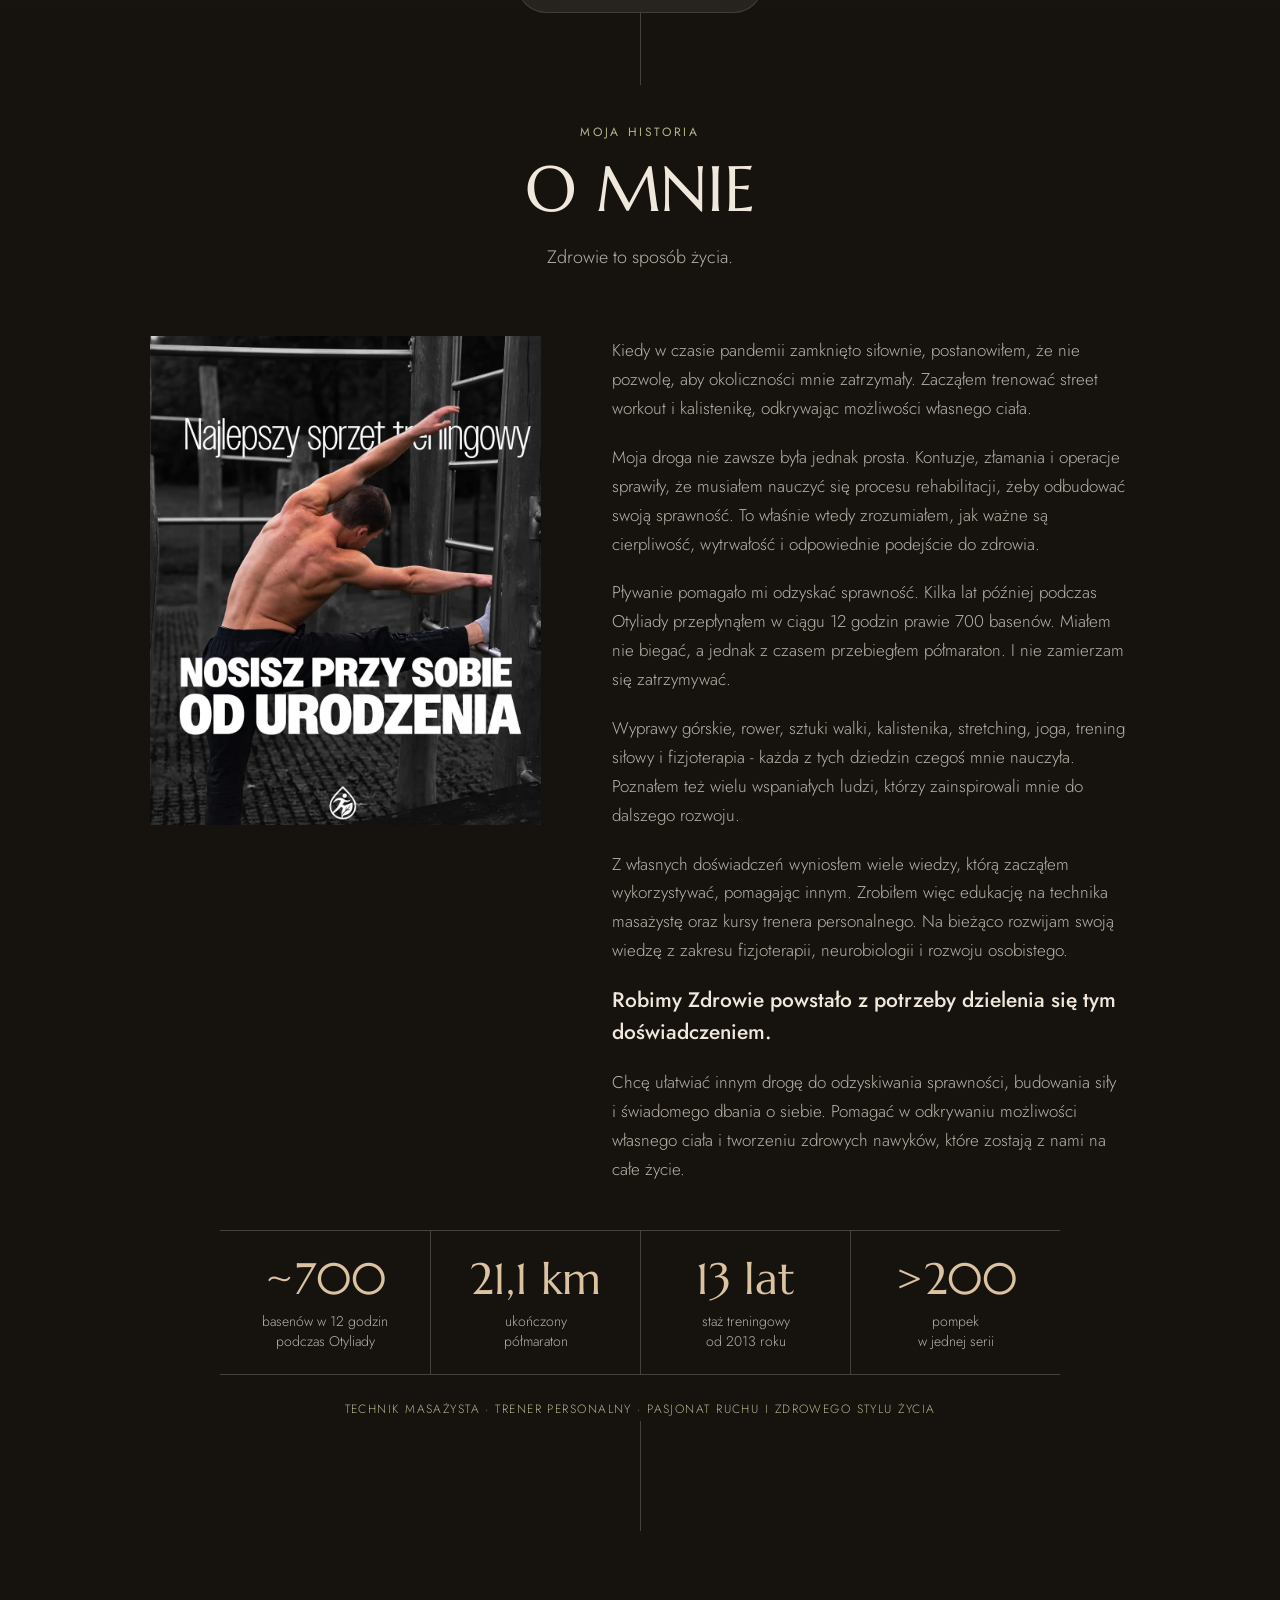
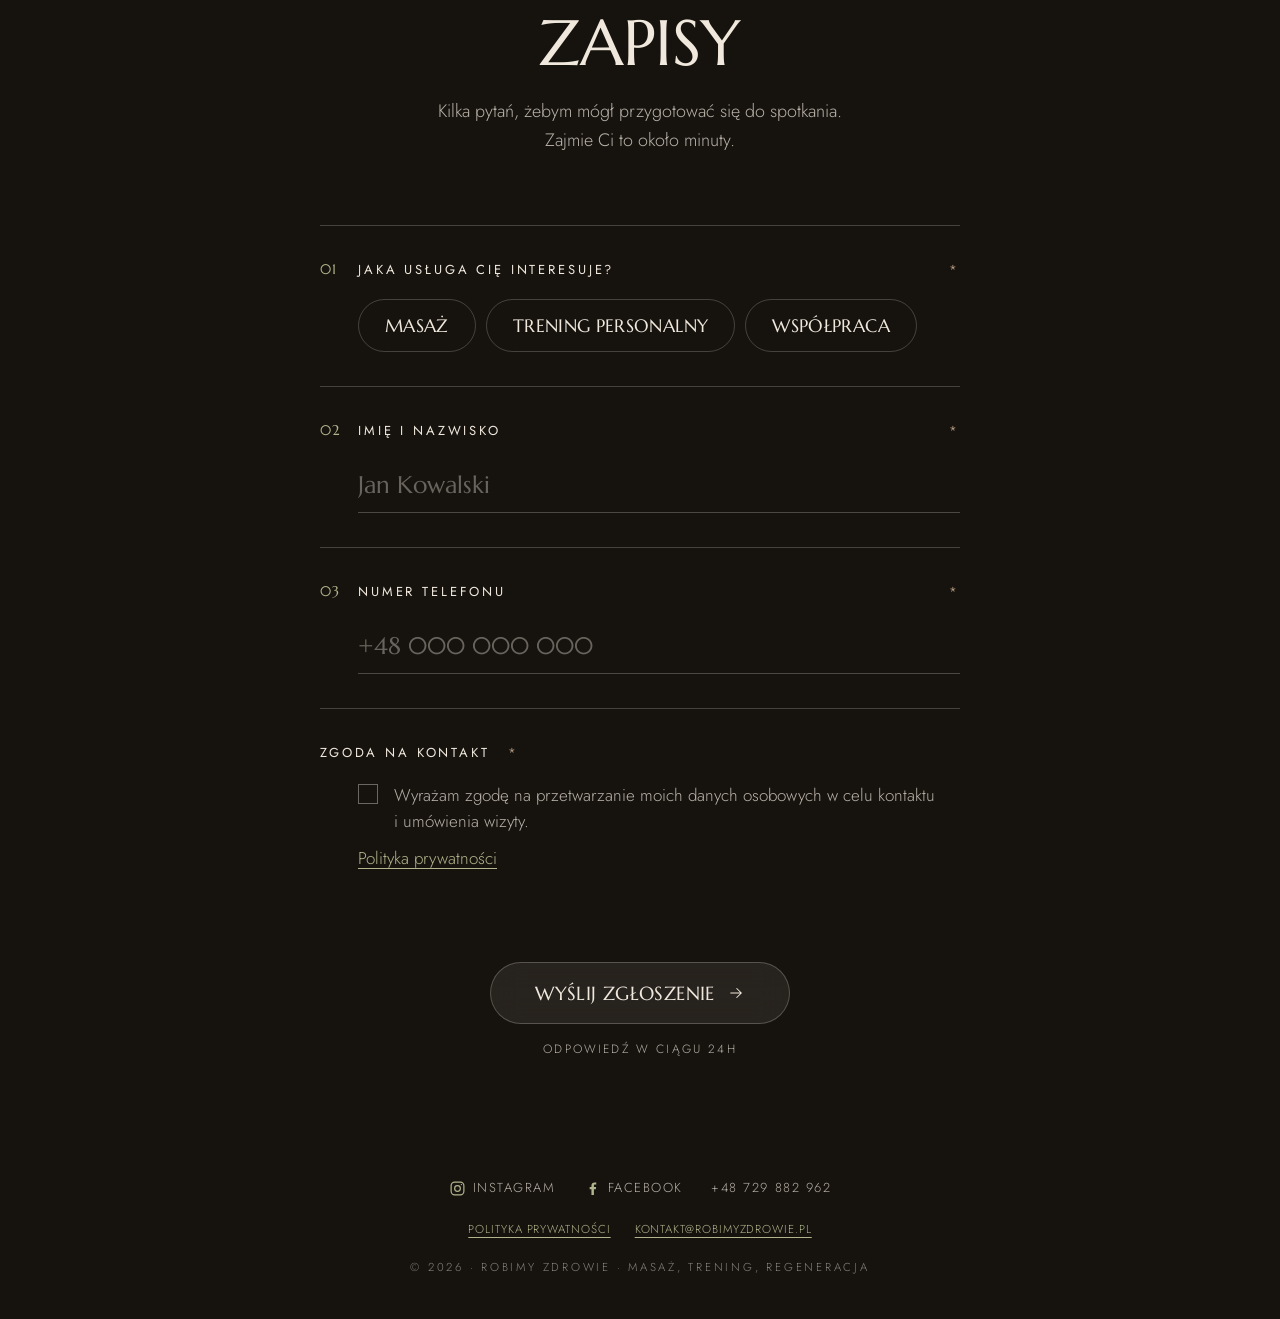
==== commit 8c75a971: "Simplify contact form to service, name, phone and consent" ====
--- a/index.html
+++ b/index.html
@@ -774,30 +774,14 @@
       <div class="err field" style="margin-top:12px">Wybierz usługę</div>
     </div>
 
-    <div class="q rv">
-      <div class="lab numbered"><span class="n">02</span><span class="lab-title">Jaki jest Twój główny cel?</span><span class="o">Opcjonalnie</span></div>
-      <div class="field opts">
-        <label class="opt"><input type="radio" name="entry.1326088561" value="Redukcja bólu pleców i napięć"><span>Redukcja bólu pleców i&nbsp;napięć</span></label>
-        <label class="opt"><input type="radio" name="entry.1326088561" value="Relaks i regeneracja"><span>Relaks i&nbsp;regeneracja</span></label>
-        <label class="opt"><input type="radio" name="entry.1326088561" value="Poprawa kondycji i siły"><span>Poprawa kondycji i&nbsp;siły</span></label>
-        <label class="opt"><input type="radio" name="entry.1326088561" value="Poprawa sylwetki"><span>Poprawa sylwetki</span></label>
-      </div>
-    </div>
-
-    <div class="q rv">
-      <div class="lab numbered"><span class="n">03</span><label class="lab-title" for="booking-details">Co powinienem wiedzieć, aby Ci jak najlepiej pomóc?</label><span class="o">Opcjonalnie</span></div>
-      <p class="hint">Możesz opisać szczegóły i&nbsp;swoje oczekiwania.</p>
-      <div class="field uline"><textarea id="booking-details" name="entry.187063823" placeholder="Napisz kilka słów…"></textarea></div>
-    </div>
-
     <div class="q rv" data-req="text">
-      <div class="lab numbered"><span class="n">04</span><span class="lab-title">Imię i&nbsp;nazwisko</span><span class="r">*</span></div>
+      <div class="lab numbered"><span class="n">02</span><span class="lab-title">Imię i&nbsp;nazwisko</span><span class="r">*</span></div>
       <div class="field uline"><input type="text" name="entry.2005620554" autocomplete="name" placeholder="Jan Kowalski"></div>
       <div class="err field" style="margin-top:12px">Podaj imię i&nbsp;nazwisko</div>
     </div>
 
     <div class="q rv" data-req="phone">
-      <div class="lab numbered"><span class="n">05</span><span class="lab-title">Numer telefonu</span><span class="r">*</span></div>
+      <div class="lab numbered"><span class="n">03</span><span class="lab-title">Numer telefonu</span><span class="r">*</span></div>
       <div class="field uline"><input type="tel" name="entry.1045781291" autocomplete="tel" inputmode="tel" placeholder="+48 000 000 000"></div>
       <div class="err field" style="margin-top:12px">Podaj poprawny numer</div>
     </div>
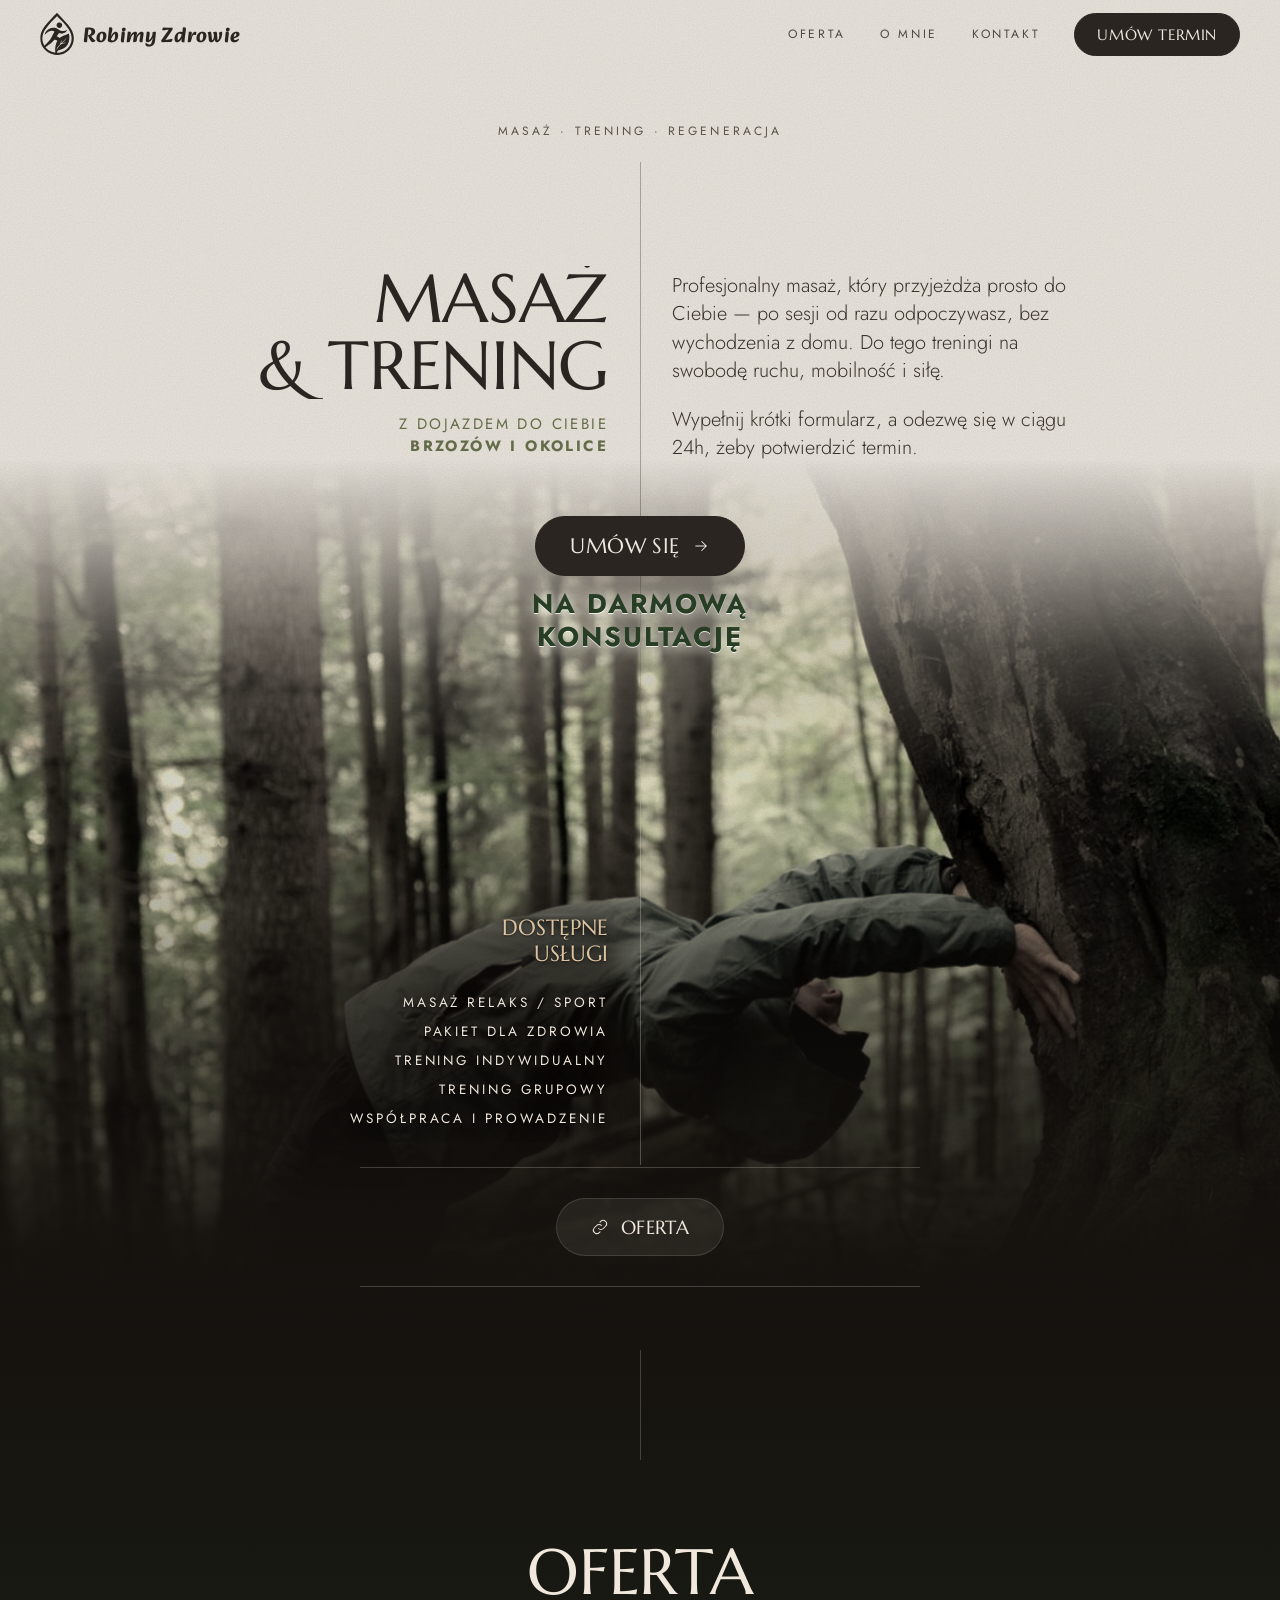
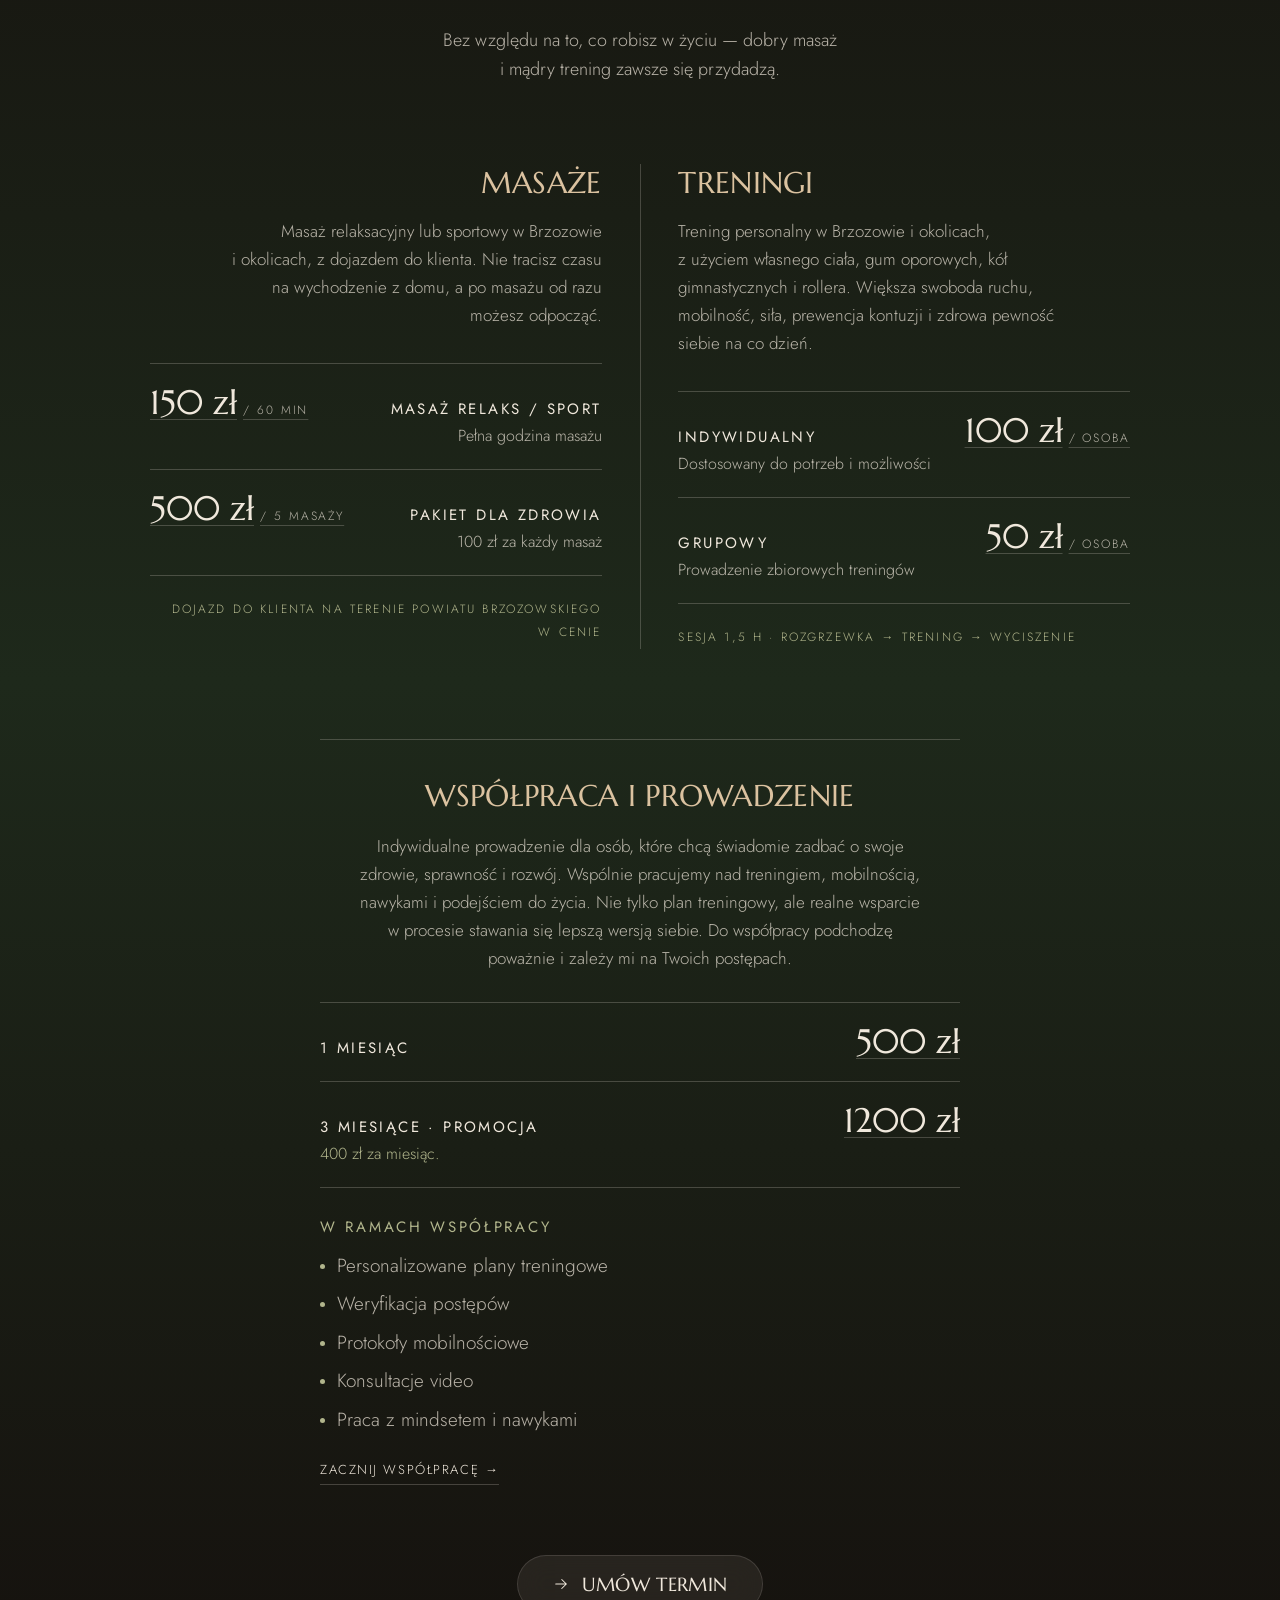
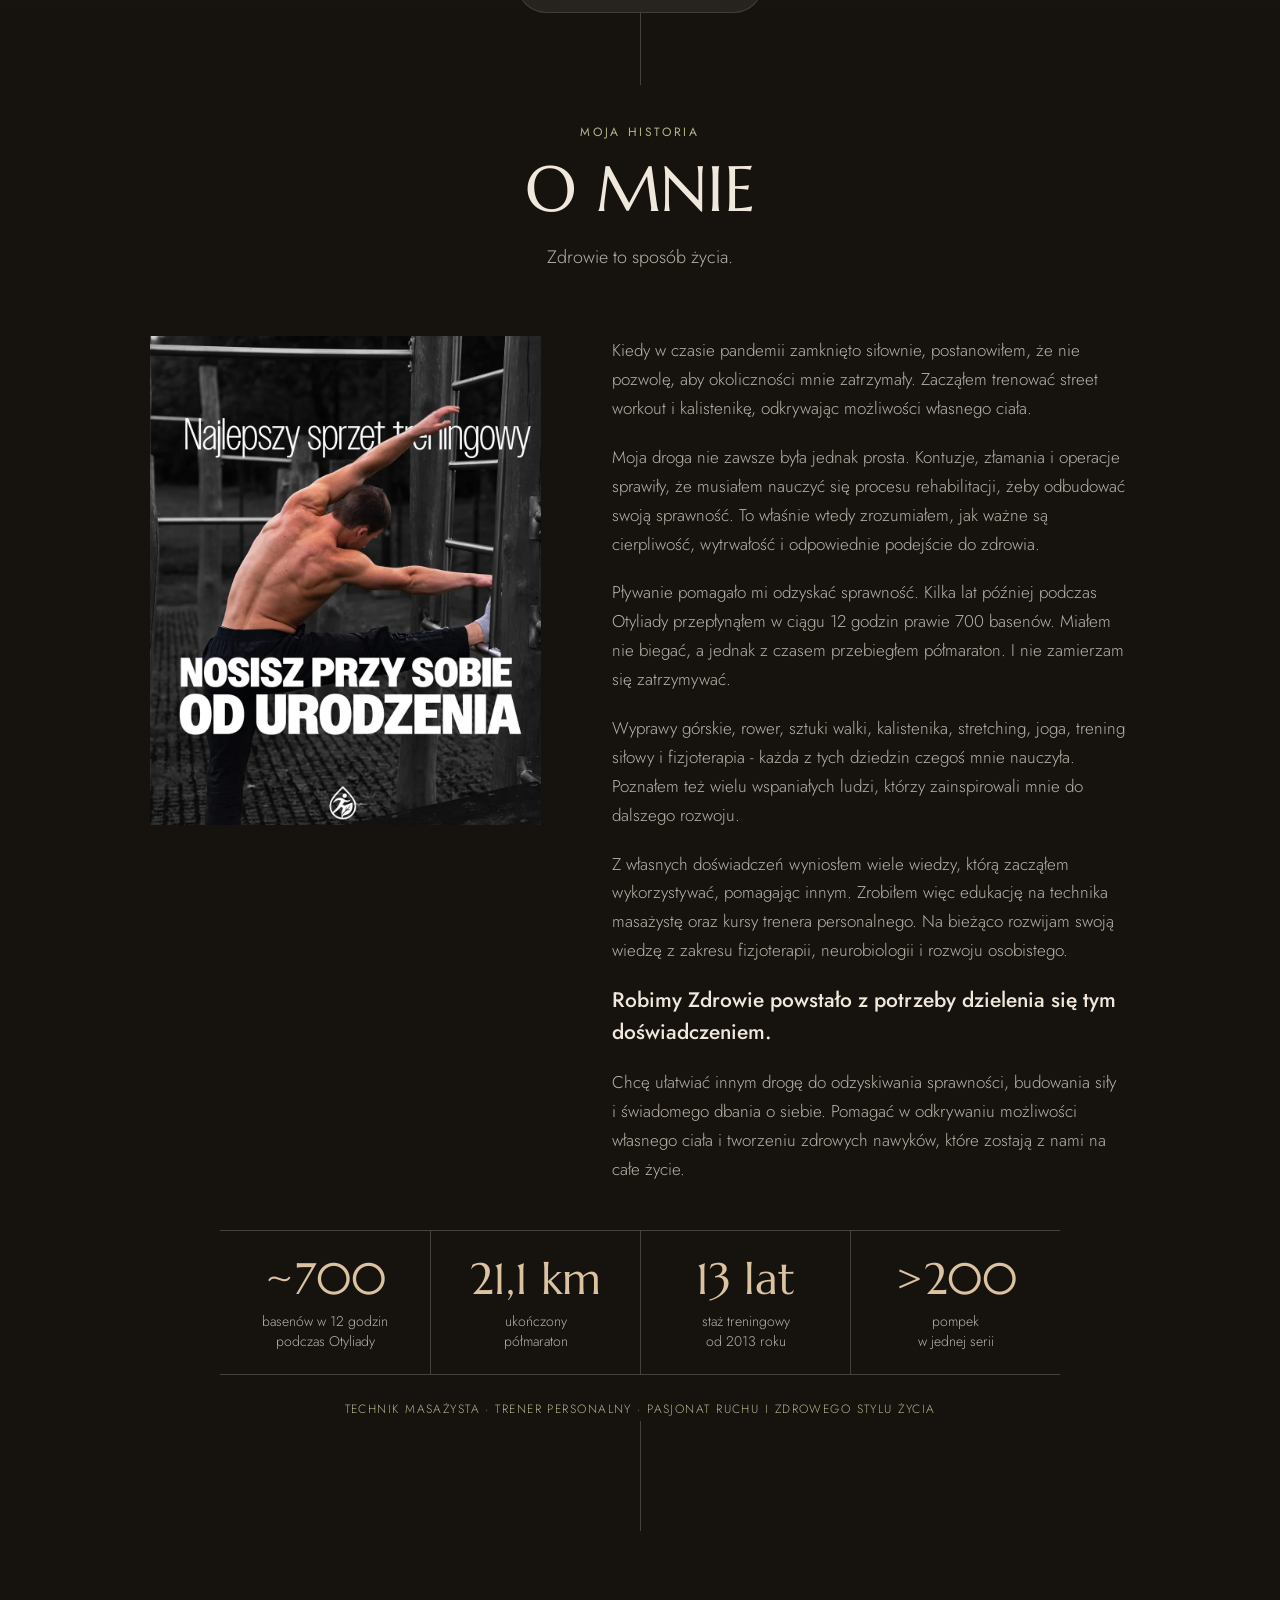
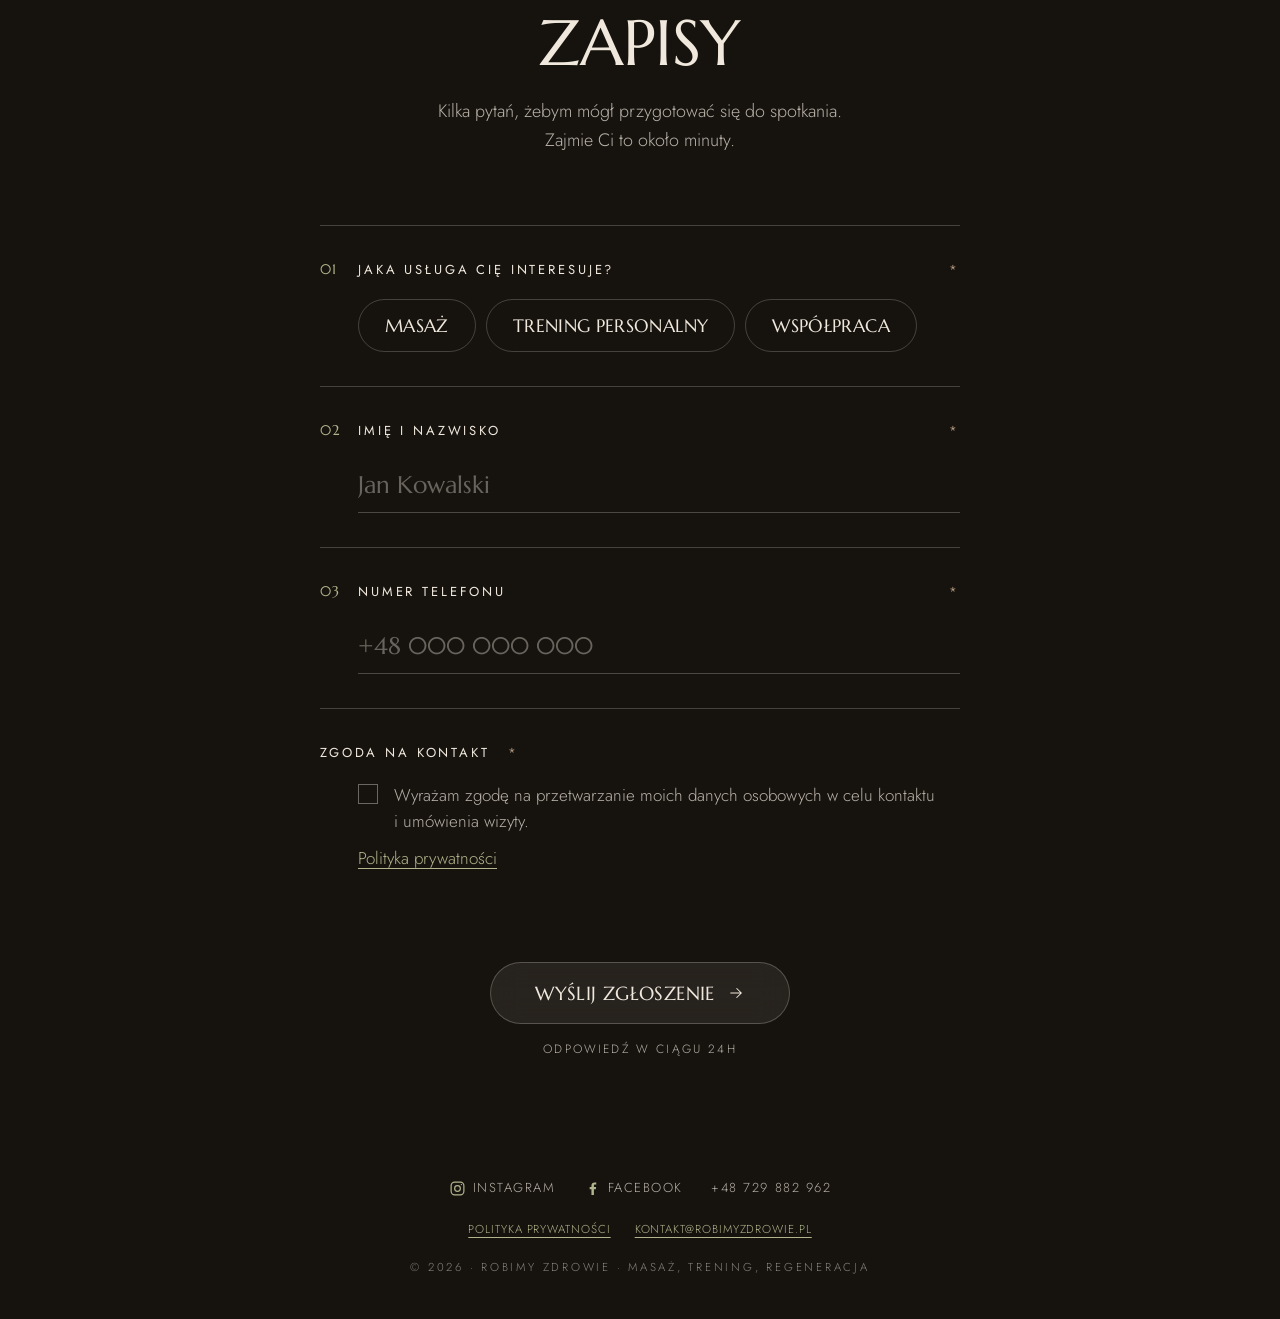
==== commit 66441cbc: "Auto-scroll through booking fields after service selection and name completion" ====
--- a/index.html
+++ b/index.html
@@ -887,6 +887,40 @@
   f.querySelectorAll('[data-req]').forEach(q => q.addEventListener('input', () => { if (q.classList.contains('invalid')) check(q); }));
   f.querySelectorAll('[data-req]').forEach(q => q.addEventListener('change', () => { if (q.classList.contains('invalid')) check(q); }));
 
+  // Płynne przejścia: wybrana usługa → imię i nazwisko → numer telefonu.
+  const nameInput = f.querySelector('input[name="entry.2005620554"]');
+  const phoneInput = f.querySelector('input[name="entry.1045781291"]');
+  const goToField = input => {
+    if (!input) return;
+    input.closest('.q').scrollIntoView({behavior:reduce ? 'instant' : 'smooth', block:'center'});
+  };
+  f.querySelectorAll('input[name="entry.1946890973"]').forEach(radio => {
+    radio.addEventListener('change', () => {
+      if (radio.checked) goToField(nameInput);
+    });
+  });
+
+  let nameAdvanceTimer;
+  const nameComplete = () => nameInput.value.trim().split(/\\s+/).filter(Boolean).length >= 2;
+  const advanceToPhone = () => {
+    clearTimeout(nameAdvanceTimer);
+    if (nameComplete()) goToField(phoneInput);
+  };
+  nameInput.addEventListener('input', () => {
+    clearTimeout(nameAdvanceTimer);
+    if (nameComplete()) nameAdvanceTimer = setTimeout(() => {
+      if (document.activeElement === nameInput) advanceToPhone();
+    }, 1600);
+  });
+  nameInput.addEventListener('keydown', e => {
+    if (e.key === 'Enter' && !e.isComposing && nameComplete()) {
+      e.preventDefault();
+      advanceToPhone();
+      phoneInput.focus({preventScroll:true});
+    }
+  });
+  nameInput.addEventListener('blur', advanceToPhone);
+
   // Google displays the actual confirmation or validation error.
   f.addEventListener('submit', e => {
     const bad = [...f.querySelectorAll('[data-req]')].filter(q => !check(q));
